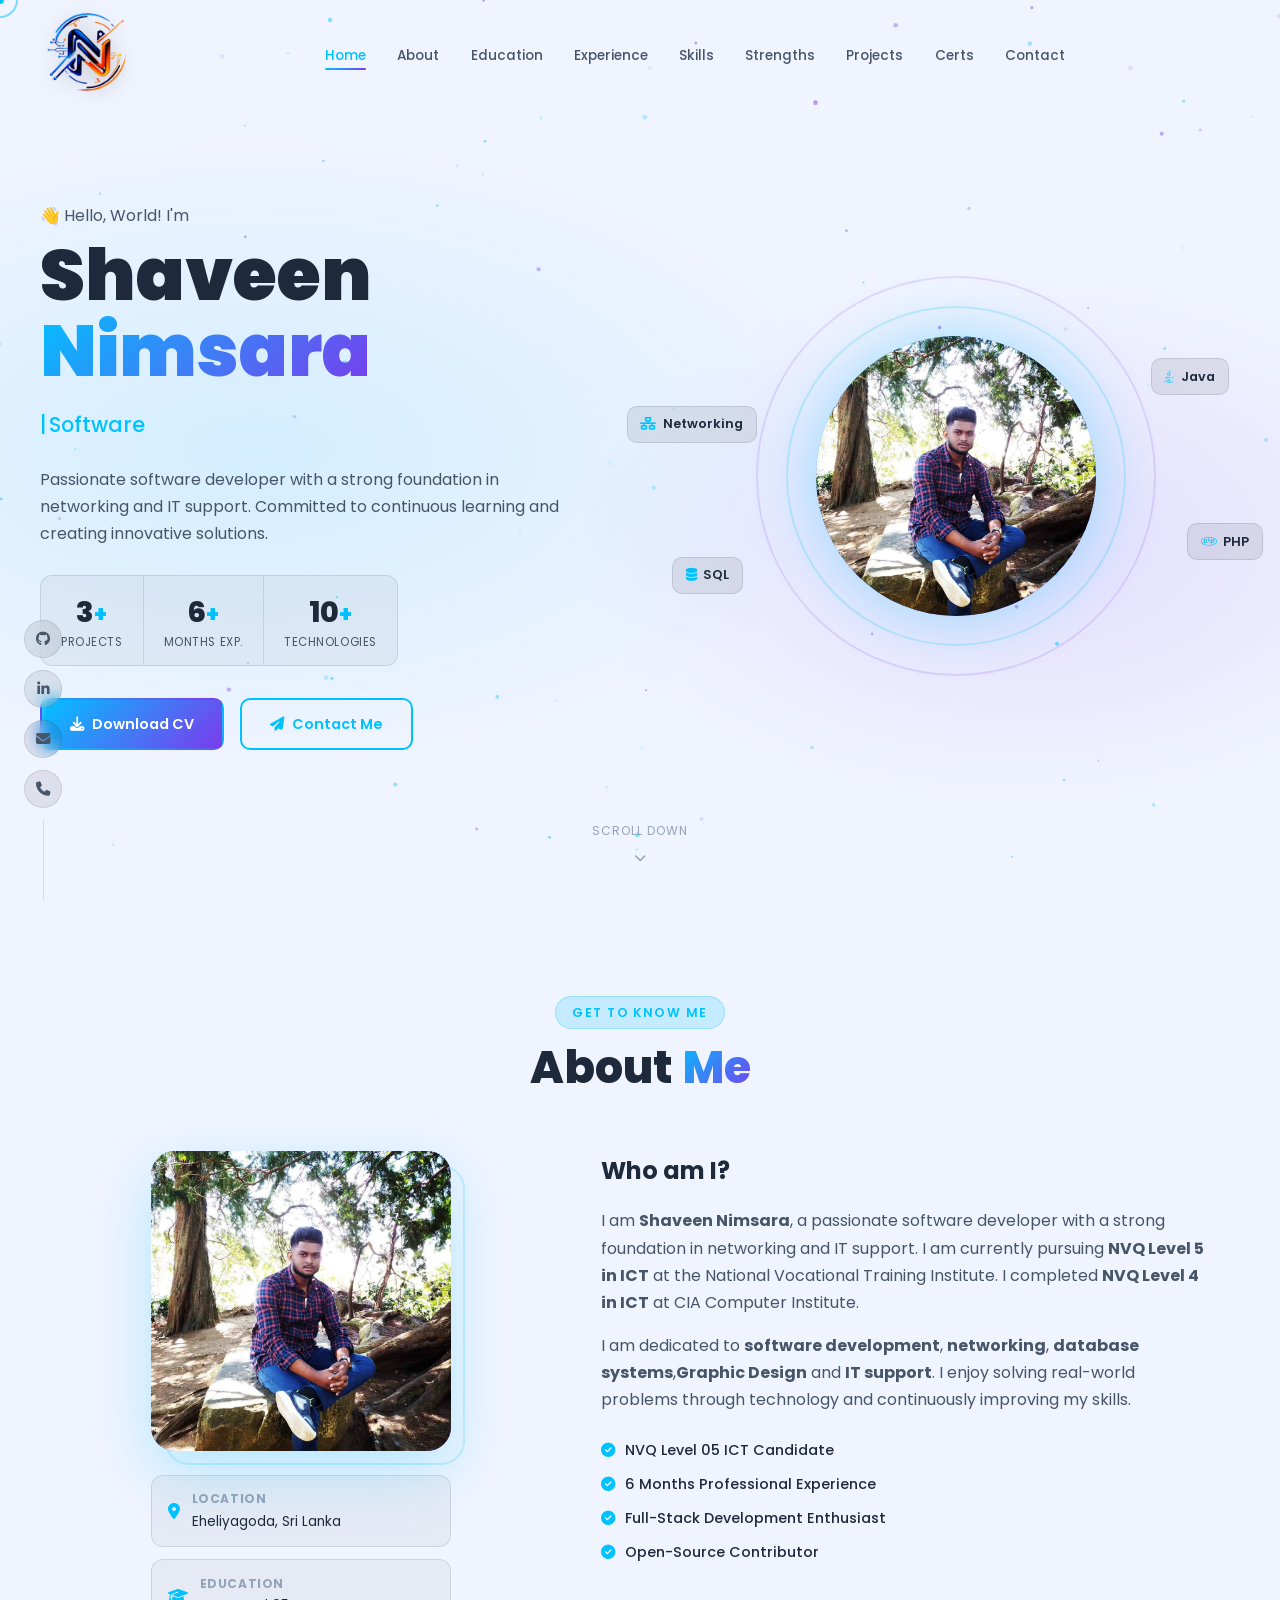
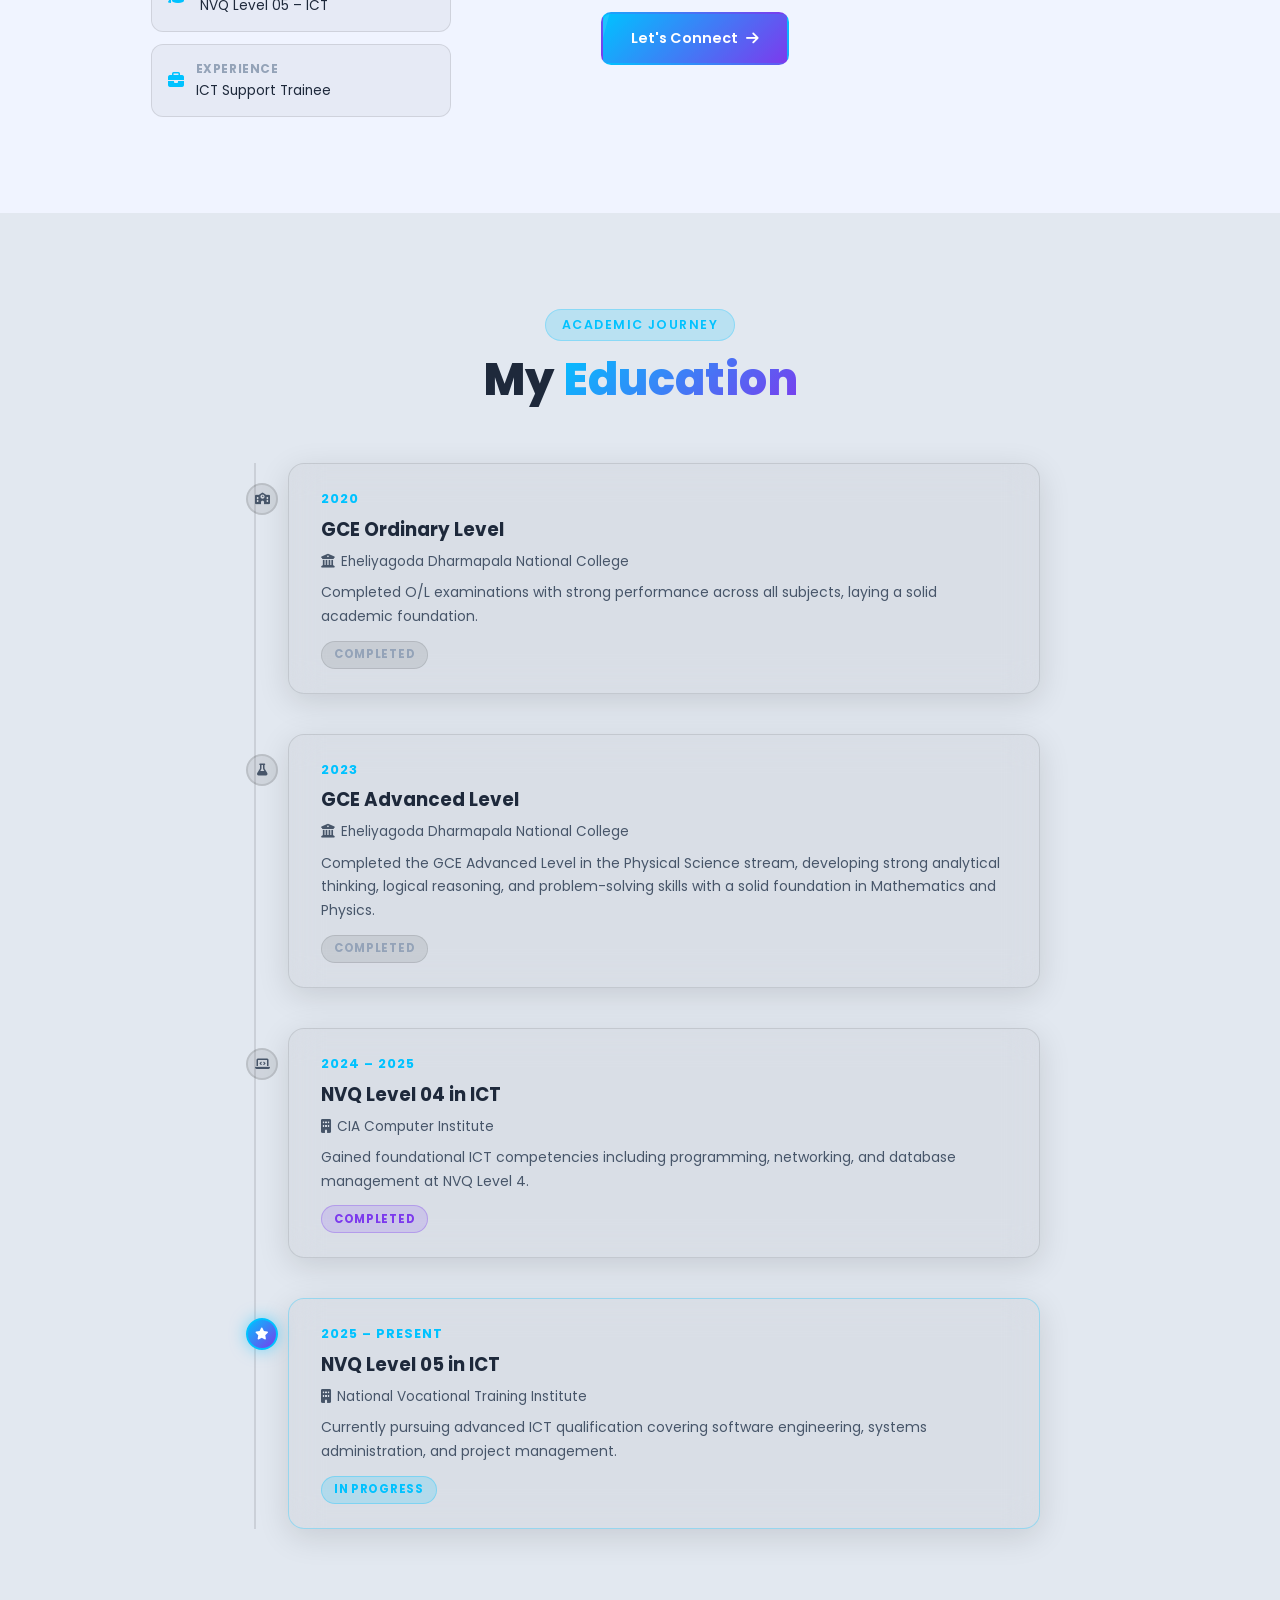
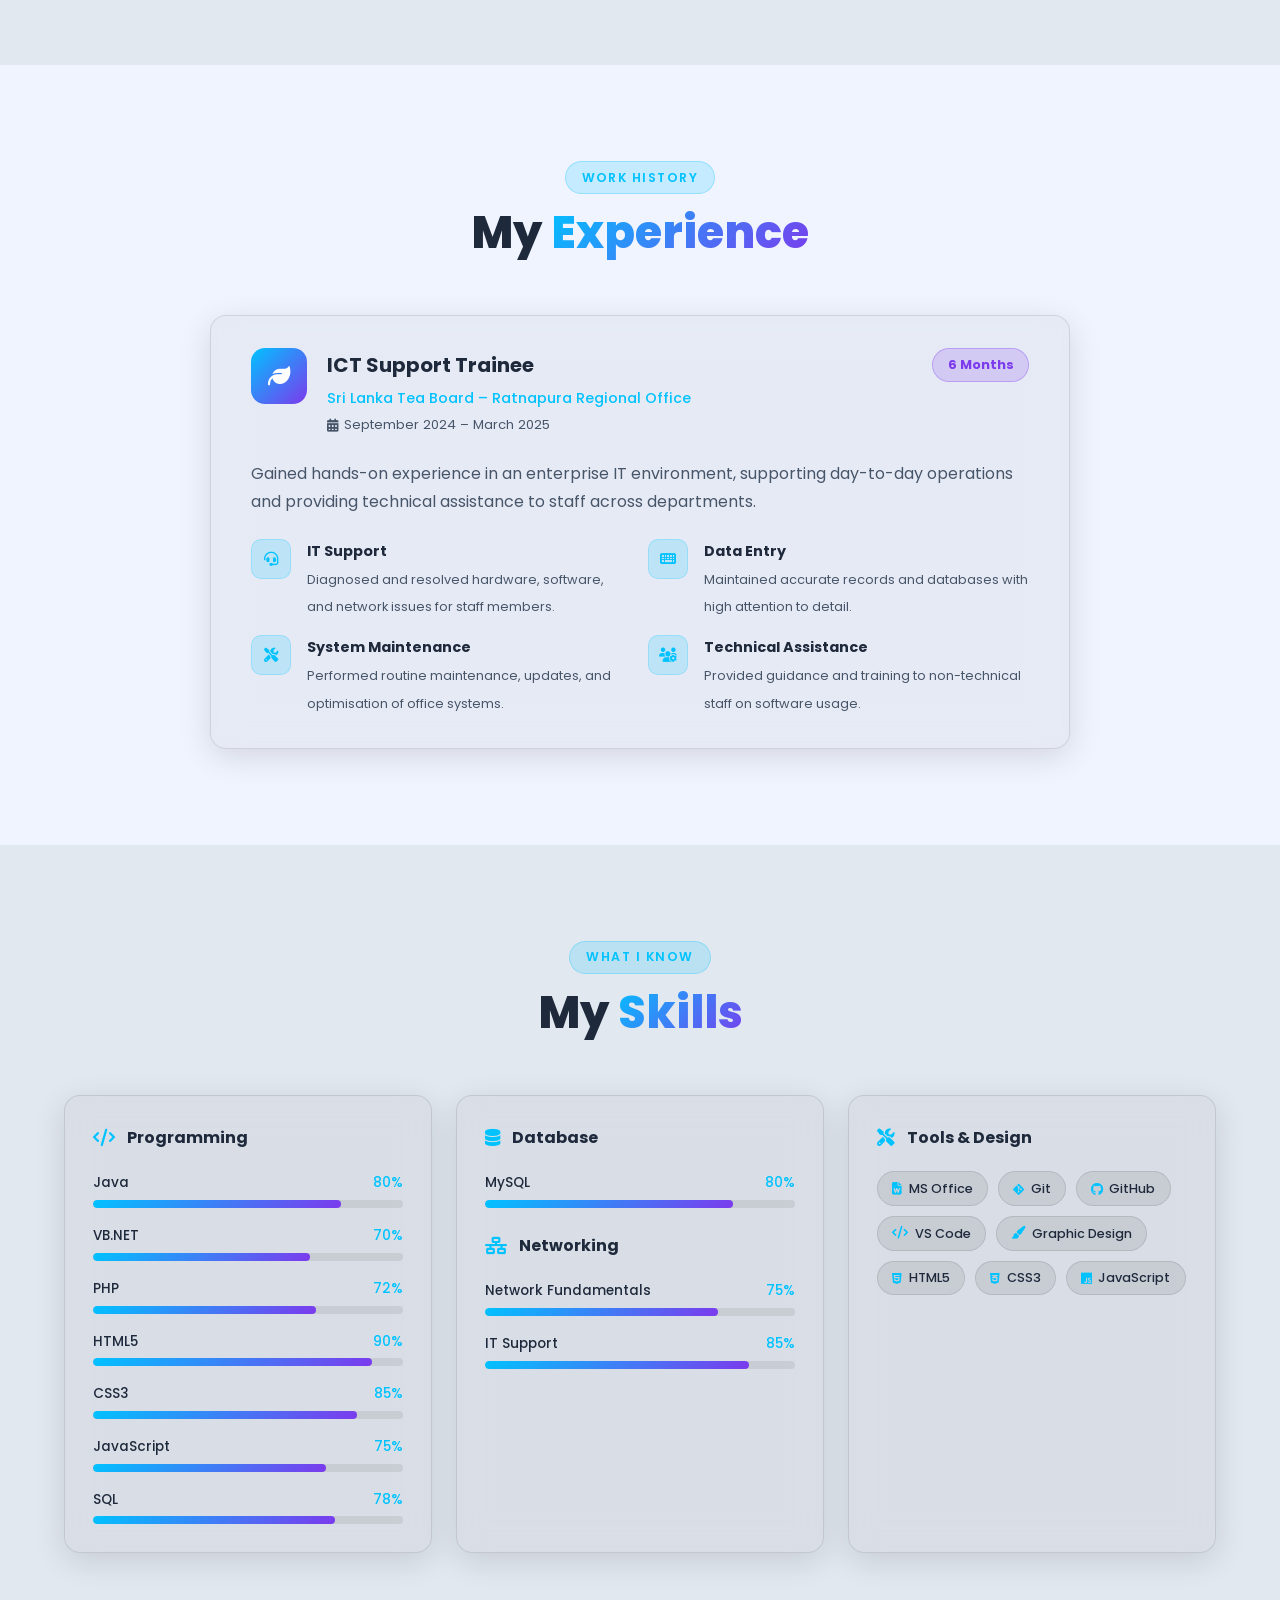
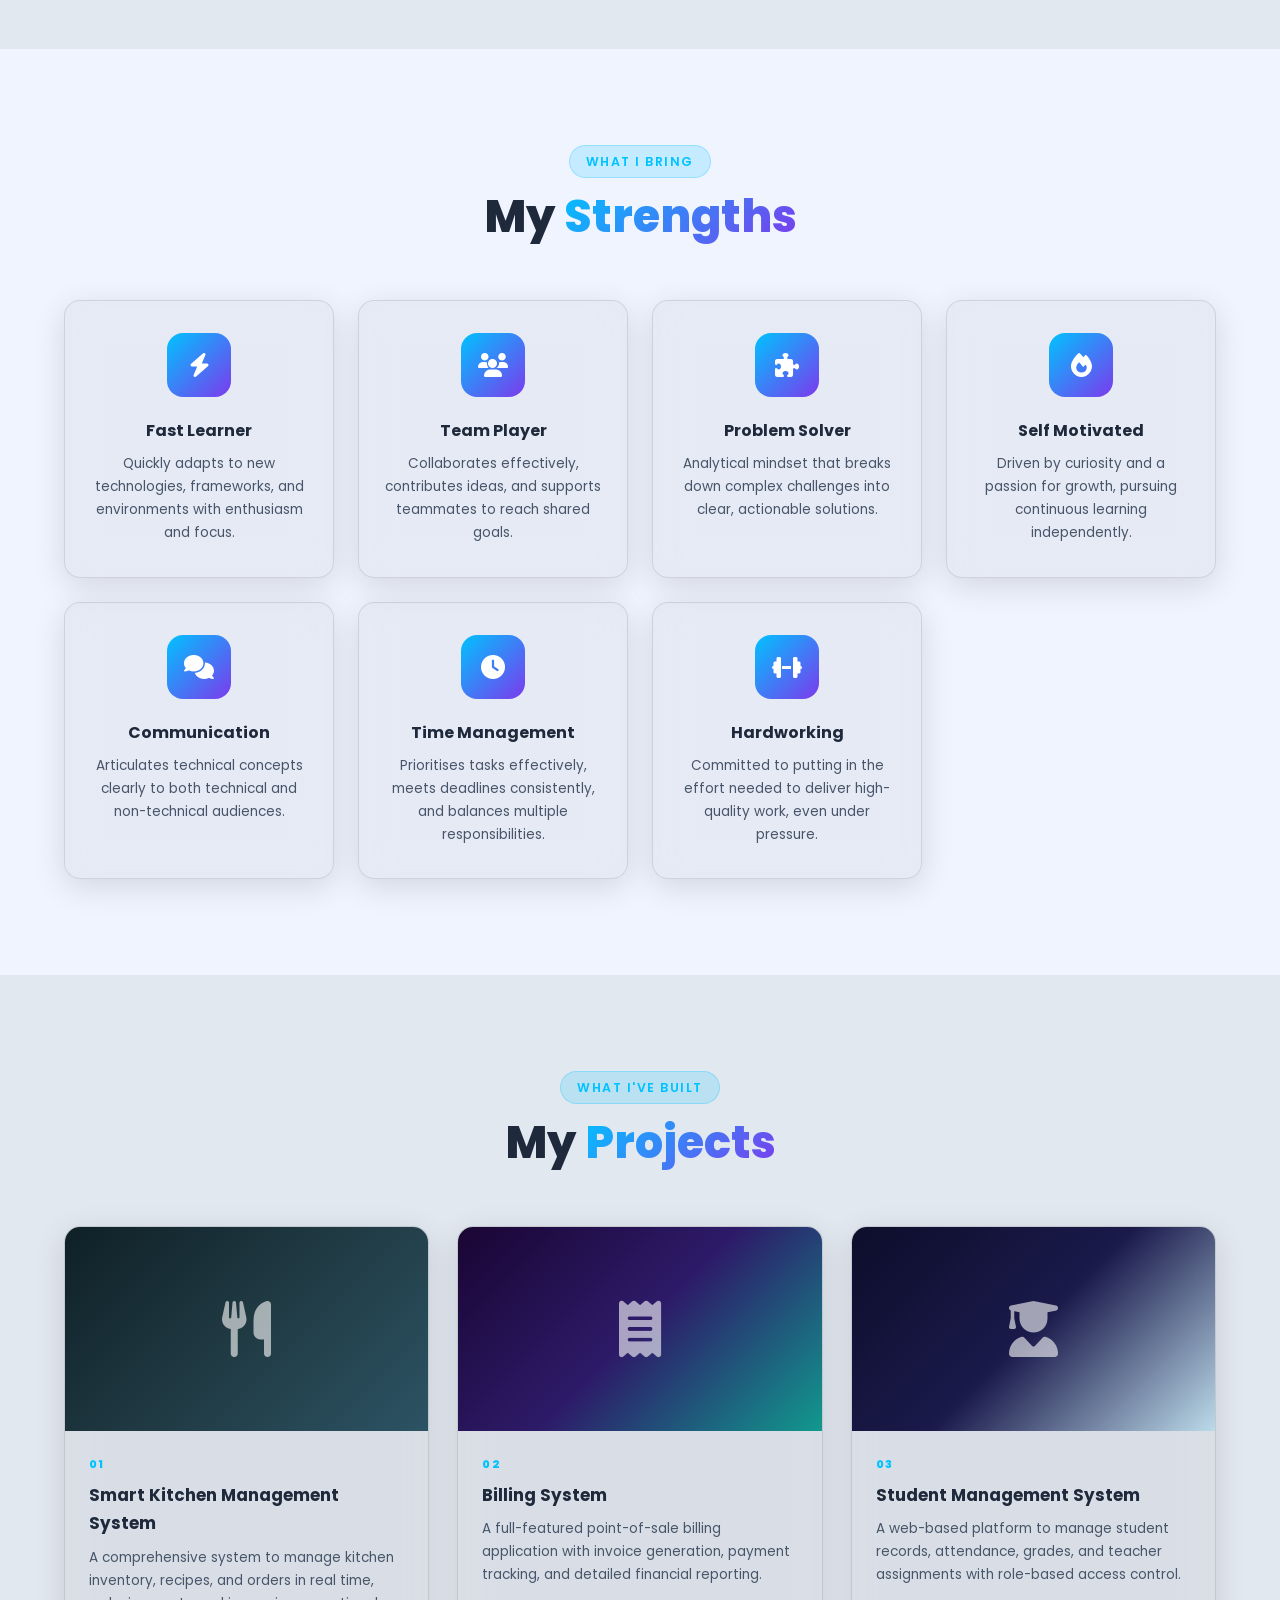
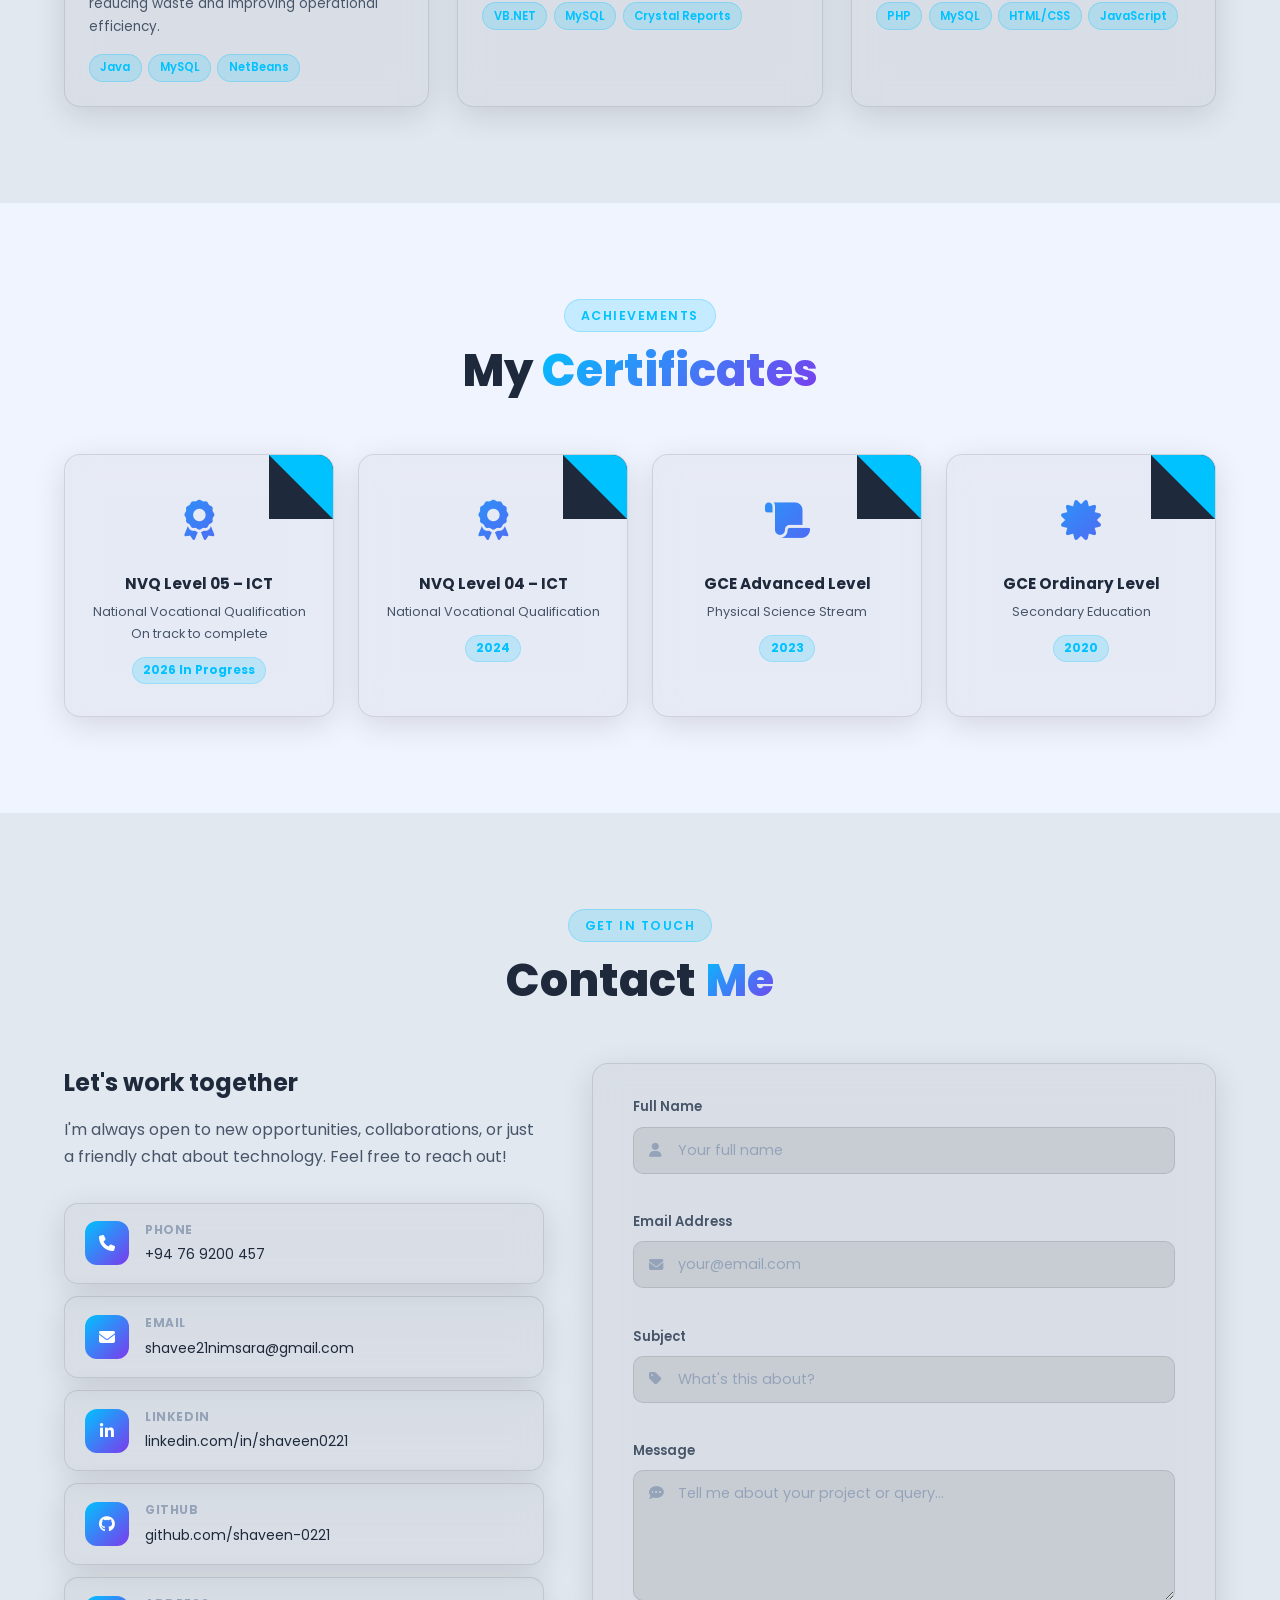
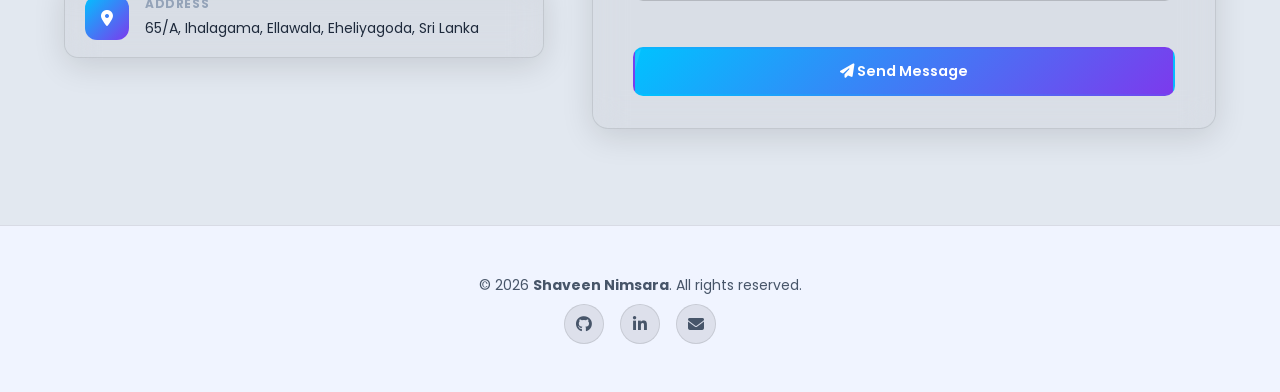
==== index.html @ 3ced4d1a "Update index.html" ====
<!DOCTYPE html>
<html lang="en">
<head>
  <meta charset="UTF-8" />
  <meta name="viewport" content="width=device-width, initial-scale=1.0" />
  <meta name="description" content="Shaveen Nimsara – ICT Student, Software Developer & Networking Enthusiast. Portfolio showcasing projects, skills and experience." />
  <meta name="keywords" content="Shaveen Nimsara, ICT student, software developer, networking, portfolio, Sri Lanka" />
  <meta name="author" content="Shaveen Nimsara" />
  <meta property="og:title" content="Shaveen Nimsara | Portfolio" />
  <meta property="og:description" content="Software Developer | Networking Enthusiast | Graphic Designer" />
  <meta property="og:type" content="website" />
  <title>Shaveen Nimsara | Portfolio</title>

  <!-- Fonts -->
  <link rel="preconnect" href="https://fonts.googleapis.com" />
  <link rel="preconnect" href="https://fonts.gstatic.com" crossorigin />
  <link href="https://fonts.googleapis.com/css2?family=Poppins:wght@300;400;500;600;700;800;900&display=swap" rel="stylesheet" />
  <!-- Icons -->
  <link rel="stylesheet" href="https://cdnjs.cloudflare.com/ajax/libs/font-awesome/6.5.0/css/all.min.css" />
  <!-- Stylesheet -->
  <link rel="stylesheet" href="style.css" />
</head>
<body>

  <!-- ═══════════════════════════════════════════
       LOADING SCREEN
  ═══════════════════════════════════════════ -->
  <div id="loader" role="status" aria-label="Loading">
    <div class="loader-inner">
      <div class="loader-logo">SHAVEEN NIMSARA</div>
      <div class="loader-bar"><div class="loader-fill"></div></div>
      <p class="loader-text">Initializing Portfolio…</p>
    </div>
  </div>

  <!-- ═══════════════════════════════════════════
       CUSTOM CURSOR
  ═══════════════════════════════════════════ -->
  <div class="cursor-dot" id="cursorDot" aria-hidden="true"></div>
  <div class="cursor-ring" id="cursorRing" aria-hidden="true"></div>

  <!-- ═══════════════════════════════════════════
       FLOATING SOCIAL ICONS
  ═══════════════════════════════════════════ -->
  <div class="social-float" aria-label="Social links">
    <a href="https://github.com/shaveen-0221" target="_blank" rel="noopener noreferrer" aria-label="GitHub"><i class="fab fa-github"></i></a>
    <a href="https://www.linkedin.com/in/shaveen0221" target="_blank" rel="noopener noreferrer" aria-label="LinkedIn"><i class="fab fa-linkedin-in"></i></a>
    <a href="mailto:shavee21nimsara@gmail.com" aria-label="Email"><i class="fas fa-envelope"></i></a>
    <a href="tel:+94769200457" aria-label="Phone"><i class="fas fa-phone"></i></a>
    <div class="social-line" aria-hidden="true"></div>
  </div>

  <!-- ═══════════════════════════════════════════
       NAVIGATION
  ═══════════════════════════════════════════ -->
  <nav class="navbar" id="navbar" role="navigation" aria-label="Main navigation">
    <div class="nav-container">
      <a href="#home" class="nav-logo" aria-label="Home">
        <img src="logo.png" alt="Shaveen Nimsara logo" class="brand-logo" />
      </a>

      <ul class="nav-links" id="navLinks" role="list">
        <li><a href="#home"        class="nav-link active">Home</a></li>
        <li><a href="#about"       class="nav-link">About</a></li>
        <li><a href="#education"   class="nav-link">Education</a></li>
        <li><a href="#experience"  class="nav-link">Experience</a></li>
        <li><a href="#skills"      class="nav-link">Skills</a></li>
        <li><a href="#strengths"   class="nav-link">Strengths</a></li>
        <li><a href="#projects"    class="nav-link">Projects</a></li>
        <li><a href="#certificates" class="nav-link">Certs</a></li>
        <li><a href="#contact"     class="nav-link">Contact</a></li>
      </ul>

      <div class="nav-controls">
        <button class="hamburger" id="hamburger" aria-label="Toggle mobile menu" aria-expanded="false">
          <span></span><span></span><span></span>
        </button>
      </div>
    </div>
  </nav>

  <!-- ═══════════════════════════════════════════
       HERO SECTION
  ═══════════════════════════════════════════ -->
  <section id="home" class="hero" aria-label="Hero">
    <canvas id="particleCanvas" aria-hidden="true"></canvas>

    <div class="hero-content reveal">
      <div class="hero-text">
        <p class="hero-greeting">👋 Hello, World! I'm</p>
        <h1 class="hero-name">Shaveen<br /><span class="gradient-text">Nimsara</span></h1>
        <div class="hero-title">
          <span class="typing-cursor">|</span>
          <span id="typingText" aria-live="polite"></span>
        </div>
        <p class="hero-intro">
          Passionate software developer with a strong foundation in networking and IT support.
          Committed to continuous learning and creating innovative solutions.
        </p>
        <div class="hero-stats">
          <div class="stat-item">
            <span class="stat-num" data-target="3">0</span><span class="stat-plus">+</span>
            <span class="stat-label">Projects</span>
          </div>
          <div class="stat-divider" aria-hidden="true"></div>
          <div class="stat-item">
            <span class="stat-num" data-target="6">0</span><span class="stat-plus">+</span>
            <span class="stat-label">Months Exp.</span>
          </div>
          <div class="stat-divider" aria-hidden="true"></div>
          <div class="stat-item">
            <span class="stat-num" data-target="10">0</span><span class="stat-plus">+</span>
            <span class="stat-label">Technologies</span>
          </div>
        </div>
        <div class="hero-buttons">
          <a href="shaveen nimsara.pdf" class="btn btn-primary" download="shaveen-nimsara-cv.pdf" aria-label="Download CV">
            <i class="fas fa-download" aria-hidden="true"></i> Download CV
          </a>
          <a href="#contact" class="btn btn-outline">
            <i class="fas fa-paper-plane" aria-hidden="true"></i> Contact Me
          </a>
        </div>
      </div>

      <div class="hero-image-wrap">
        <div class="hero-image-ring" aria-hidden="true"></div>
        <div class="hero-image-ring ring2" aria-hidden="true"></div>
        <div class="hero-avatar" aria-label="Profile photo of Shaveen Nimsara">
          <img src="profile-image.jpg" alt="Shaveen Nimsara profile photo" class="profile-image hero-profile-image" />
        </div>
        <div class="hero-badge badge-java"  aria-hidden="true"><i class="fab fa-java"></i> Java</div>
        <div class="hero-badge badge-php"   aria-hidden="true"><i class="fab fa-php"></i> PHP</div>
        <div class="hero-badge badge-net"   aria-hidden="true"><i class="fas fa-network-wired"></i> Networking</div>
        <div class="hero-badge badge-sql"   aria-hidden="true"><i class="fas fa-database"></i> SQL</div>
      </div>
    </div>

    <div class="hero-scroll-hint" aria-hidden="true">
      <span>Scroll Down</span>
      <div class="scroll-arrow"><i class="fas fa-chevron-down"></i></div>
    </div>
  </section>

  <!-- ═══════════════════════════════════════════
       ABOUT SECTION
  ═══════════════════════════════════════════ -->
  <section id="about" class="section" aria-labelledby="about-heading">
    <div class="container">
      <div class="section-header reveal">
        <span class="section-tag">Get To Know Me</span>
        <h2 id="about-heading" class="section-title">About <span class="gradient-text">Me</span></h2>
      </div>

      <div class="about-grid">
        <div class="about-image-col reveal">
          <div class="about-img-frame">
            <div class="about-avatar">
              <img src="profile-image.jpg" alt="Shaveen Nimsara profile photo" class="profile-image about-profile-image" />
            </div>
            <div class="about-img-deco" aria-hidden="true"></div>
          </div>
          <div class="about-info-cards">
            <div class="info-card reveal">
              <i class="fas fa-map-marker-alt" aria-hidden="true"></i>
              <div>
                <strong>Location</strong>
                <span>Eheliyagoda, Sri Lanka</span>
              </div>
            </div>
            <div class="info-card reveal">
              <i class="fas fa-graduation-cap" aria-hidden="true"></i>
              <div>
                <strong>Education</strong>
                <span>NVQ Level 05 – ICT</span>
              </div>
            </div>
            <div class="info-card reveal">
              <i class="fas fa-briefcase" aria-hidden="true"></i>
              <div>
                <strong>Experience</strong>
                <span>ICT Support Trainee</span>
              </div>
            </div>
          </div>
        </div>

        <div class="about-text-col reveal">
          <h3 class="about-subtitle">Who am I?</h3>
          <p class="about-body">
            I am <strong>Shaveen Nimsara</strong>, a passionate software developer with a strong foundation in networking and IT support. I am currently pursuing
            <strong>NVQ Level 5 in ICT</strong> at the National Vocational Training Institute. I completed
            <strong>NVQ Level 4 in ICT</strong> at CIA Computer Institute.
          </p>
          <p class="about-body">
            I am dedicated to <strong>software development</strong>, <strong>networking</strong>,
            <strong>database systems</strong>,<strong>Graphic Design</strong> and <strong>IT support</strong>. I enjoy solving real-world
            problems through technology and continuously improving my skills.
          </p>
          <ul class="about-highlights" aria-label="Key highlights">
            <li><i class="fas fa-check-circle" aria-hidden="true"></i> NVQ Level 05 ICT Candidate</li>
            <li><i class="fas fa-check-circle" aria-hidden="true"></i> 6 Months Professional Experience</li>
            <li><i class="fas fa-check-circle" aria-hidden="true"></i> Full-Stack Development Enthusiast</li>
            <li><i class="fas fa-check-circle" aria-hidden="true"></i> Open-Source Contributor</li>
          </ul>
          <a href="#contact" class="btn btn-primary mt-2">Let's Connect <i class="fas fa-arrow-right" aria-hidden="true"></i></a>
        </div>
      </div>
    </div>
  </section>

  <!-- ═══════════════════════════════════════════
       EDUCATION SECTION
  ═══════════════════════════════════════════ -->
  <section id="education" class="section section-alt" aria-labelledby="education-heading">
    <div class="container">
      <div class="section-header reveal">
        <span class="section-tag">Academic Journey</span>
        <h2 id="education-heading" class="section-title">My <span class="gradient-text">Education</span></h2>
      </div>

      <div class="timeline" role="list">

        <div class="timeline-item reveal" role="listitem">
          <div class="timeline-dot" aria-hidden="true"><i class="fas fa-school"></i></div>
          <div class="timeline-card glass-card">
            <div class="timeline-year">2020</div>
            <h3 class="timeline-title">GCE Ordinary Level</h3>
            <p class="timeline-institution"><i class="fas fa-university" aria-hidden="true"></i> Eheliyagoda Dharmapala National College</p>
            <p class="timeline-desc">Completed O/L examinations with strong performance across all subjects, laying a solid academic foundation.</p>
            <div class="timeline-badge">Completed</div>
          </div>
        </div>

        <div class="timeline-item reveal" role="listitem">
          <div class="timeline-dot" aria-hidden="true"><i class="fas fa-flask"></i></div>
          <div class="timeline-card glass-card">
            <div class="timeline-year">2023</div>
            <h3 class="timeline-title">GCE Advanced Level</h3>
            <p class="timeline-institution"><i class="fas fa-university" aria-hidden="true"></i> Eheliyagoda Dharmapala National College</p>
            <p class="timeline-desc">Completed the GCE Advanced Level in the Physical Science stream, developing strong analytical thinking, logical reasoning, and problem-solving skills with a solid foundation in Mathematics and Physics.</p>
            <div class="timeline-badge">Completed</div>
          </div>
        </div>

        <div class="timeline-item reveal" role="listitem">
          <div class="timeline-dot" aria-hidden="true"><i class="fas fa-laptop-code"></i></div>
          <div class="timeline-card glass-card">
            <div class="timeline-year">2024 – 2025</div>
            <h3 class="timeline-title">NVQ Level 04 in ICT</h3>
            <p class="timeline-institution"><i class="fas fa-building" aria-hidden="true"></i> CIA Computer Institute</p>
            <p class="timeline-desc">Gained foundational ICT competencies including programming, networking, and database management at NVQ Level 4.</p>
            <div class="timeline-badge completed">Completed</div>
          </div>
        </div>

        <div class="timeline-item reveal" role="listitem">
          <div class="timeline-dot active" aria-hidden="true"><i class="fas fa-star"></i></div>
          <div class="timeline-card glass-card active-card">
            <div class="timeline-year">2025 – Present</div>
            <h3 class="timeline-title">NVQ Level 05 in ICT</h3>
            <p class="timeline-institution"><i class="fas fa-building" aria-hidden="true"></i> National Vocational Training Institute</p>
            <p class="timeline-desc">Currently pursuing advanced ICT qualification covering software engineering, systems administration, and project management.</p>
            <div class="timeline-badge active">In Progress</div>
          </div>
        </div>

      </div>
    </div>
  </section>

  <!-- ═══════════════════════════════════════════
       EXPERIENCE SECTION
  ═══════════════════════════════════════════ -->
  <section id="experience" class="section" aria-labelledby="experience-heading">
    <div class="container">
      <div class="section-header reveal">
        <span class="section-tag">Work History</span>
        <h2 id="experience-heading" class="section-title">My <span class="gradient-text">Experience</span></h2>
      </div>

      <div class="exp-card glass-card reveal">
        <div class="exp-header">
          <div class="exp-logo" aria-hidden="true">
            <i class="fas fa-leaf"></i>
          </div>
          <div class="exp-info">
            <h3 class="exp-title">ICT Support Trainee</h3>
            <p class="exp-company">Sri Lanka Tea Board – Ratnapura Regional Office</p>
            <p class="exp-duration"><i class="fas fa-calendar-alt" aria-hidden="true"></i> September 2024 – March 2025</p>
          </div>
          <div class="exp-duration-badge">6 Months</div>
        </div>
        <div class="exp-body">
          <p class="exp-desc">Gained hands-on experience in an enterprise IT environment, supporting day-to-day operations and providing technical assistance to staff across departments.</p>
          <ul class="exp-responsibilities" aria-label="Responsibilities">
            <li>
              <div class="resp-icon" aria-hidden="true"><i class="fas fa-headset"></i></div>
              <div>
                <strong>IT Support</strong>
                <span>Diagnosed and resolved hardware, software, and network issues for staff members.</span>
              </div>
            </li>
            <li>
              <div class="resp-icon" aria-hidden="true"><i class="fas fa-keyboard"></i></div>
              <div>
                <strong>Data Entry</strong>
                <span>Maintained accurate records and databases with high attention to detail.</span>
              </div>
            </li>
            <li>
              <div class="resp-icon" aria-hidden="true"><i class="fas fa-tools"></i></div>
              <div>
                <strong>System Maintenance</strong>
                <span>Performed routine maintenance, updates, and optimisation of office systems.</span>
              </div>
            </li>
            <li>
              <div class="resp-icon" aria-hidden="true"><i class="fas fa-users-cog"></i></div>
              <div>
                <strong>Technical Assistance</strong>
                <span>Provided guidance and training to non-technical staff on software usage.</span>
              </div>
            </li>
          </ul>
        </div>
      </div>

    </div>
  </section>

  <!-- ═══════════════════════════════════════════
       SKILLS SECTION
  ═══════════════════════════════════════════ -->
  <section id="skills" class="section section-alt" aria-labelledby="skills-heading">
    <div class="container">
      <div class="section-header reveal">
        <span class="section-tag">What I Know</span>
        <h2 id="skills-heading" class="section-title">My <span class="gradient-text">Skills</span></h2>
      </div>

      <div class="skills-grid">

        <!-- Programming -->
        <div class="skills-category glass-card reveal">
          <div class="category-header">
            <i class="fas fa-code" aria-hidden="true"></i>
            <h3>Programming</h3>
          </div>
          <div class="skill-bars" aria-label="Programming skills">
            <div class="skill-bar-item">
              <div class="skill-label"><span>Java</span><span class="skill-pct">80%</span></div>
              <div class="skill-track" role="progressbar" aria-valuenow="80" aria-valuemin="0" aria-valuemax="100" aria-label="Java 80%">
                <div class="skill-fill" data-width="80"></div>
              </div>
            </div>
            <div class="skill-bar-item">
              <div class="skill-label"><span>VB.NET</span><span class="skill-pct">70%</span></div>
              <div class="skill-track" role="progressbar" aria-valuenow="70" aria-valuemin="0" aria-valuemax="100" aria-label="VB.NET 70%">
                <div class="skill-fill" data-width="70"></div>
              </div>
            </div>
            <div class="skill-bar-item">
              <div class="skill-label"><span>PHP</span><span class="skill-pct">72%</span></div>
              <div class="skill-track" role="progressbar" aria-valuenow="72" aria-valuemin="0" aria-valuemax="100" aria-label="PHP 72%">
                <div class="skill-fill" data-width="72"></div>
              </div>
            </div>
            <div class="skill-bar-item">
              <div class="skill-label"><span>HTML5</span><span class="skill-pct">90%</span></div>
              <div class="skill-track" role="progressbar" aria-valuenow="90" aria-valuemin="0" aria-valuemax="100" aria-label="HTML5 90%">
                <div class="skill-fill" data-width="90"></div>
              </div>
            </div>
            <div class="skill-bar-item">
              <div class="skill-label"><span>CSS3</span><span class="skill-pct">85%</span></div>
              <div class="skill-track" role="progressbar" aria-valuenow="85" aria-valuemin="0" aria-valuemax="100" aria-label="CSS3 85%">
                <div class="skill-fill" data-width="85"></div>
              </div>
            </div>
            <div class="skill-bar-item">
              <div class="skill-label"><span>JavaScript</span><span class="skill-pct">75%</span></div>
              <div class="skill-track" role="progressbar" aria-valuenow="75" aria-valuemin="0" aria-valuemax="100" aria-label="JavaScript 75%">
                <div class="skill-fill" data-width="75"></div>
              </div>
            </div>
            <div class="skill-bar-item">
              <div class="skill-label"><span>SQL</span><span class="skill-pct">78%</span></div>
              <div class="skill-track" role="progressbar" aria-valuenow="78" aria-valuemin="0" aria-valuemax="100" aria-label="SQL 78%">
                <div class="skill-fill" data-width="78"></div>
              </div>
            </div>
          </div>
        </div>

        <!-- Database -->
        <div class="skills-category glass-card reveal">
          <div class="category-header">
            <i class="fas fa-database" aria-hidden="true"></i>
            <h3>Database</h3>
          </div>
          <div class="skill-bars">
            <div class="skill-bar-item">
              <div class="skill-label"><span>MySQL</span><span class="skill-pct">80%</span></div>
              <div class="skill-track" role="progressbar" aria-valuenow="80" aria-valuemin="0" aria-valuemax="100" aria-label="MySQL 80%">
                <div class="skill-fill" data-width="80"></div>
              </div>
            </div>
          </div>
          <div class="category-header mt-3">
            <i class="fas fa-network-wired" aria-hidden="true"></i>
            <h3>Networking</h3>
          </div>
          <div class="skill-bars">
            <div class="skill-bar-item">
              <div class="skill-label"><span>Network Fundamentals</span><span class="skill-pct">75%</span></div>
              <div class="skill-track" role="progressbar" aria-valuenow="75" aria-valuemin="0" aria-valuemax="100" aria-label="Network Fundamentals 75%">
                <div class="skill-fill" data-width="75"></div>
              </div>
            </div>
            <div class="skill-bar-item">
              <div class="skill-label"><span>IT Support</span><span class="skill-pct">85%</span></div>
              <div class="skill-track" role="progressbar" aria-valuenow="85" aria-valuemin="0" aria-valuemax="100" aria-label="IT Support 85%">
                <div class="skill-fill" data-width="85"></div>
              </div>
            </div>
          </div>
        </div>

        <!-- Tools -->
        <div class="skills-category glass-card reveal">
          <div class="category-header">
            <i class="fas fa-tools" aria-hidden="true"></i>
            <h3>Tools & Design</h3>
          </div>
          <div class="tools-grid" aria-label="Tools">
            <div class="tool-pill"><i class="fas fa-file-word" aria-hidden="true"></i> MS Office</div>
            <div class="tool-pill"><i class="fab fa-git-alt" aria-hidden="true"></i> Git</div>
            <div class="tool-pill"><i class="fab fa-github" aria-hidden="true"></i> GitHub</div>
            <div class="tool-pill"><i class="fas fa-code" aria-hidden="true"></i> VS Code</div>
            <div class="tool-pill"><i class="fas fa-paint-brush" aria-hidden="true"></i> Graphic Design</div>
            <div class="tool-pill"><i class="fab fa-html5" aria-hidden="true"></i> HTML5</div>
            <div class="tool-pill"><i class="fab fa-css3-alt" aria-hidden="true"></i> CSS3</div>
            <div class="tool-pill"><i class="fab fa-js" aria-hidden="true"></i> JavaScript</div>
          </div>
        </div>

      </div>
    </div>
  </section>

  <!-- ═══════════════════════════════════════════
       STRENGTHS SECTION
  ═══════════════════════════════════════════ -->
  <section id="strengths" class="section" aria-labelledby="strengths-heading">
    <div class="container">
      <div class="section-header reveal">
        <span class="section-tag">What I Bring</span>
        <h2 id="strengths-heading" class="section-title">My <span class="gradient-text">Strengths</span></h2>
      </div>

      <div class="strengths-grid">

        <div class="strength-card glass-card reveal">
          <div class="strength-icon"><i class="fas fa-bolt" aria-hidden="true"></i></div>
          <h3>Fast Learner</h3>
          <p>Quickly adapts to new technologies, frameworks, and environments with enthusiasm and focus.</p>
        </div>

        <div class="strength-card glass-card reveal">
          <div class="strength-icon"><i class="fas fa-users" aria-hidden="true"></i></div>
          <h3>Team Player</h3>
          <p>Collaborates effectively, contributes ideas, and supports teammates to reach shared goals.</p>
        </div>

        <div class="strength-card glass-card reveal">
          <div class="strength-icon"><i class="fas fa-puzzle-piece" aria-hidden="true"></i></div>
          <h3>Problem Solver</h3>
          <p>Analytical mindset that breaks down complex challenges into clear, actionable solutions.</p>
        </div>

        <div class="strength-card glass-card reveal">
          <div class="strength-icon"><i class="fas fa-fire" aria-hidden="true"></i></div>
          <h3>Self Motivated</h3>
          <p>Driven by curiosity and a passion for growth, pursuing continuous learning independently.</p>
        </div>

        <div class="strength-card glass-card reveal">
          <div class="strength-icon"><i class="fas fa-comments" aria-hidden="true"></i></div>
          <h3>Communication</h3>
          <p>Articulates technical concepts clearly to both technical and non-technical audiences.</p>
        </div>

        <div class="strength-card glass-card reveal">
          <div class="strength-icon"><i class="fas fa-clock" aria-hidden="true"></i></div>
          <h3>Time Management</h3>
          <p>Prioritises tasks effectively, meets deadlines consistently, and balances multiple responsibilities.</p>
        </div>

        <div class="strength-card glass-card reveal">
          <div class="strength-icon"><i class="fas fa-dumbbell" aria-hidden="true"></i></div>
          <h3>Hardworking</h3>
          <p>Committed to putting in the effort needed to deliver high-quality work, even under pressure.</p>
        </div>

      </div>
    </div>
  </section>

  <!-- ═══════════════════════════════════════════
       PROJECTS SECTION
  ═══════════════════════════════════════════ -->
  <section id="projects" class="section section-alt" aria-labelledby="projects-heading">
    <div class="container">
      <div class="section-header reveal">
        <span class="section-tag">What I've Built</span>
        <h2 id="projects-heading" class="section-title">My <span class="gradient-text">Projects</span></h2>
      </div>

      <div class="projects-grid">

        <!-- Project 1 -->
        <article class="project-card glass-card reveal" aria-label="Smart Kitchen Management System">
          <div class="project-img" aria-hidden="true">
            <div class="project-img-placeholder p1">
              <i class="fas fa-utensils"></i>
            </div>
            <div class="project-overlay">
              <a href="#" class="btn btn-sm btn-primary" aria-label="Live Demo – Smart Kitchen Management System">
                <i class="fas fa-external-link-alt" aria-hidden="true"></i> Live Demo
              </a>
              <a href="https://github.com/shaveen-0221" target="_blank" rel="noopener noreferrer" class="btn btn-sm btn-outline" aria-label="GitHub – Smart Kitchen Management System">
                <i class="fab fa-github" aria-hidden="true"></i> GitHub
              </a>
            </div>
          </div>
          <div class="project-body">
            <div class="project-number" aria-hidden="true">01</div>
            <h3 class="project-title">Smart Kitchen Management System</h3>
            <p class="project-desc">A comprehensive system to manage kitchen inventory, recipes, and orders in real time, reducing waste and improving operational efficiency.</p>
            <div class="project-tags" aria-label="Technologies used">
              <span class="tag">Java</span>
              <span class="tag">MySQL</span>
              <span class="tag">NetBeans</span>
            </div>
          </div>
        </article>

        <!-- Project 2 -->
        <article class="project-card glass-card reveal" aria-label="Billing System">
          <div class="project-img" aria-hidden="true">
            <div class="project-img-placeholder p2">
              <i class="fas fa-receipt"></i>
            </div>
            <div class="project-overlay">
              <a href="#" class="btn btn-sm btn-primary" aria-label="Live Demo – Billing System">
                <i class="fas fa-external-link-alt" aria-hidden="true"></i> Live Demo
              </a>
              <a href="https://github.com/shaveen-0221" target="_blank" rel="noopener noreferrer" class="btn btn-sm btn-outline" aria-label="GitHub – Billing System">
                <i class="fab fa-github" aria-hidden="true"></i> GitHub
              </a>
            </div>
          </div>
          <div class="project-body">
            <div class="project-number" aria-hidden="true">02</div>
            <h3 class="project-title">Billing System</h3>
            <p class="project-desc">A full-featured point-of-sale billing application with invoice generation, payment tracking, and detailed financial reporting.</p>
            <div class="project-tags" aria-label="Technologies used">
              <span class="tag">VB.NET</span>
              <span class="tag">MySQL</span>
              <span class="tag">Crystal Reports</span>
            </div>
          </div>
        </article>

        <!-- Project 3 -->
        <article class="project-card glass-card reveal" aria-label="Student Management System">
          <div class="project-img" aria-hidden="true">
            <div class="project-img-placeholder p3">
              <i class="fas fa-user-graduate"></i>
            </div>
            <div class="project-overlay">
              <a href="#" class="btn btn-sm btn-primary" aria-label="Live Demo – Student Management System">
                <i class="fas fa-external-link-alt" aria-hidden="true"></i> Live Demo
              </a>
              <a href="https://github.com/shaveen-0221" target="_blank" rel="noopener noreferrer" class="btn btn-sm btn-outline" aria-label="GitHub – Student Management System">
                <i class="fab fa-github" aria-hidden="true"></i> GitHub
              </a>
            </div>
          </div>
          <div class="project-body">
            <div class="project-number" aria-hidden="true">03</div>
            <h3 class="project-title">Student Management System</h3>
            <p class="project-desc">A web-based platform to manage student records, attendance, grades, and teacher assignments with role-based access control.</p>
            <div class="project-tags" aria-label="Technologies used">
              <span class="tag">PHP</span>
              <span class="tag">MySQL</span>
              <span class="tag">HTML/CSS</span>
              <span class="tag">JavaScript</span>
            </div>
          </div>
        </article>

      </div>
    </div>
  </section>

  <!-- ═══════════════════════════════════════════
       CERTIFICATES SECTION
  ═══════════════════════════════════════════ -->
  <section id="certificates" class="section" aria-labelledby="certificates-heading">
    <div class="container">
      <div class="section-header reveal">
        <span class="section-tag">Achievements</span>
        <h2 id="certificates-heading" class="section-title">My <span class="gradient-text">Certificates</span></h2>
      </div>

      <div class="certs-grid">
        <div class="cert-card glass-card reveal" tabindex="0" aria-label="NVQ Level 05 ICT Certificate">
          <div class="cert-ribbon" aria-hidden="true"></div>
          <div class="cert-icon" aria-hidden="true"><i class="fas fa-award"></i></div>
          <div class="cert-body">
            <h3>NVQ Level 05 – ICT</h3>
            <p>National Vocational Qualification</p>
            <p>On track to complete</p>
            <span class="cert-year">2026 In Progress</span>
          </div>
          <div class="cert-shine" aria-hidden="true"></div>
        </div>
        <div class="cert-card glass-card reveal" tabindex="0" aria-label="NVQ Level 04 ICT Certificate">
          <div class="cert-ribbon" aria-hidden="true"></div>
          <div class="cert-icon" aria-hidden="true"><i class="fas fa-award"></i></div>
          <div class="cert-body">
            <h3>NVQ Level 04 – ICT</h3>
            <p>National Vocational Qualification</p>
            <span class="cert-year">2024</span>
          </div>
          <div class="cert-shine" aria-hidden="true"></div>
        </div>

        <div class="cert-card glass-card reveal" tabindex="0" aria-label="Advanced Level Certificate 2023">
          <div class="cert-ribbon" aria-hidden="true"></div>
          <div class="cert-icon" aria-hidden="true"><i class="fas fa-scroll"></i></div>
          <div class="cert-body">
            <h3>GCE Advanced Level</h3>
            <p>Physical Science Stream</p>
            <span class="cert-year">2023</span>
          </div>
          <div class="cert-shine" aria-hidden="true"></div>
        </div>

        <div class="cert-card glass-card reveal" tabindex="0" aria-label="Ordinary Level Certificate 2020">
          <div class="cert-ribbon" aria-hidden="true"></div>
          <div class="cert-icon" aria-hidden="true"><i class="fas fa-certificate"></i></div>
          <div class="cert-body">
            <h3>GCE Ordinary Level</h3>
            <p>Secondary Education</p>
            <span class="cert-year">2020</span>
          </div>
          <div class="cert-shine" aria-hidden="true"></div>
        </div>

        

      </div>
    </div>
  </section>

  <!-- ═══════════════════════════════════════════
       CONTACT SECTION
  ═══════════════════════════════════════════ -->
  <section id="contact" class="section section-alt" aria-labelledby="contact-heading">
    <div class="container">
      <div class="section-header reveal">
        <span class="section-tag">Get In Touch</span>
        <h2 id="contact-heading" class="section-title">Contact <span class="gradient-text">Me</span></h2>
      </div>

      <div class="contact-grid">

        <!-- Info -->
        <div class="contact-info reveal">
          <h3 class="contact-subheading">Let's work together</h3>
          <p class="contact-desc">I'm always open to new opportunities, collaborations, or just a friendly chat about technology. Feel free to reach out!</p>

          <div class="contact-items">
            <a href="tel:+94769200457" class="contact-item glass-card" aria-label="Call Shaveen">
              <div class="contact-item-icon"><i class="fas fa-phone" aria-hidden="true"></i></div>
              <div>
                <strong>Phone</strong>
                <span>+94 76 9200 457</span>
              </div>
            </a>
            <a href="mailto:shavee21nimsara@gmail.com" class="contact-item glass-card" aria-label="Email Shaveen">
              <div class="contact-item-icon"><i class="fas fa-envelope" aria-hidden="true"></i></div>
              <div>
                <strong>Email</strong>
                <span>shavee21nimsara@gmail.com</span>
              </div>
            </a>
            <a href="https://www.linkedin.com/in/shaveen0221" target="_blank" rel="noopener noreferrer" class="contact-item glass-card" aria-label="LinkedIn profile">
              <div class="contact-item-icon"><i class="fab fa-linkedin-in" aria-hidden="true"></i></div>
              <div>
                <strong>LinkedIn</strong>
                <span>linkedin.com/in/shaveen0221</span>
              </div>
            </a>
            <a href="https://github.com/shaveen-0221" target="_blank" rel="noopener noreferrer" class="contact-item glass-card" aria-label="GitHub profile">
              <div class="contact-item-icon"><i class="fab fa-github" aria-hidden="true"></i></div>
              <div>
                <strong>GitHub</strong>
                <span>github.com/shaveen-0221</span>
              </div>
            </a>
            <div class="contact-item glass-card" aria-label="Address">
              <div class="contact-item-icon"><i class="fas fa-map-marker-alt" aria-hidden="true"></i></div>
              <div>
                <strong>Address</strong>
                <span>65/A, Ihalagama, Ellawala, Eheliyagoda, Sri Lanka</span>
              </div>
            </div>
          </div>
        </div>

        <!-- Form -->
        <div class="contact-form-wrap reveal">
          <form class="contact-form glass-card" id="contactForm" novalidate aria-label="Contact form">
            <div class="form-group">
              <label for="fname">Full Name</label>
              <div class="input-wrap">
                <i class="fas fa-user" aria-hidden="true"></i>
                <input type="text" id="fname" name="name" placeholder="Your full name" required autocomplete="name" />
              </div>
              <span class="form-error" id="fnameError" role="alert" aria-live="polite"></span>
            </div>
            <div class="form-group">
              <label for="femail">Email Address</label>
              <div class="input-wrap">
                <i class="fas fa-envelope" aria-hidden="true"></i>
                <input type="email" id="femail" name="email" placeholder="your@email.com" required autocomplete="email" />
              </div>
              <span class="form-error" id="femailError" role="alert" aria-live="polite"></span>
            </div>
            <div class="form-group">
              <label for="fsubject">Subject</label>
              <div class="input-wrap">
                <i class="fas fa-tag" aria-hidden="true"></i>
                <input type="text" id="fsubject" name="subject" placeholder="What's this about?" required />
              </div>
              <span class="form-error" id="fsubjectError" role="alert" aria-live="polite"></span>
            </div>
            <div class="form-group">
              <label for="fmessage">Message</label>
              <div class="input-wrap textarea-wrap">
                <i class="fas fa-comment-dots" aria-hidden="true"></i>
                <textarea id="fmessage" name="message" rows="5" placeholder="Tell me about your project or query…" required></textarea>
              </div>
              <span class="form-error" id="fmessageError" role="alert" aria-live="polite"></span>
            </div>
            <button type="submit" class="btn btn-primary btn-full" id="submitBtn">
              <span class="btn-text"><i class="fas fa-paper-plane" aria-hidden="true"></i> Send Message</span>
              <span class="btn-loader" aria-hidden="true"><i class="fas fa-spinner fa-spin"></i></span>
            </button>
            <div class="form-success" id="formSuccess" role="status" aria-live="polite">
              <i class="fas fa-check-circle" aria-hidden="true"></i> Message sent! I'll get back to you soon.
            </div>
          </form>
        </div>

      </div>
    </div>
  </section>

  <!-- ═══════════════════════════════════════════
       FOOTER
  ═══════════════════════════════════════════ -->
  <footer class="footer" role="contentinfo">
    <div class="footer-inner">
     
      <p class="footer-copy">© 2026 <strong>Shaveen Nimsara</strong>. All rights reserved.</p>
      <div class="footer-links" aria-label="Footer social links">
        <a href="https://github.com/shaveen-0221" target="_blank" rel="noopener noreferrer" aria-label="GitHub"><i class="fab fa-github"></i></a>
        <a href="https://www.linkedin.com/in/shaveen0221" target="_blank" rel="noopener noreferrer" aria-label="LinkedIn"><i class="fab fa-linkedin-in"></i></a>
        <a href="mailto:shavee21nimsara@gmail.com" aria-label="Email"><i class="fas fa-envelope"></i></a>
      </div>
    </div>
  </footer>

  <!-- Scroll-to-top -->
  <button class="scroll-top" id="scrollTop" aria-label="Scroll to top">
    <i class="fas fa-chevron-up" aria-hidden="true"></i>
  </button>

  <script src="script.js"></script>
</body>
</html>
---- style.css ----
/* ═══════════════════════════════════════════════════════════
   Shaveen Nimsara Portfolio – style.css
   Design System: Light-first glassmorphism with cyan/purple
   ═══════════════════════════════════════════════════════════ */

/* ─── 1. CSS Custom Properties ─────────────────────────────── */
:root {
  /* Brand */
  --cyan:    #00C2FF;
  --purple:  #7C3AED;
  --cyan-dim: rgba(0, 194, 255, 0.18);
  --purple-dim: rgba(124, 58, 237, 0.18);

  /* Gradient shortcuts */
  --grad:     linear-gradient(135deg, var(--cyan), var(--purple));
  --grad-rev: linear-gradient(135deg, var(--purple), var(--cyan));

  /* Light theme defaults */
  --bg:       #F0F4FF;
  --bg2:      #E2E8F0;
  --bg3:      #FFFFFF;
  --surface:  rgba(0,0,0,0.04);
  --surface2: rgba(0,0,0,0.08);
  --border:   rgba(0,0,0,0.10);
  --text:     #1E293B;
  --text-sub: #475569;
  --text-dim: #94A3B8;
  --card-shadow: 0 8px 32px rgba(0,0,0,0.12);

  /* Typography */
  --font: 'Poppins', sans-serif;

  /* Spacing */
  --radius: 16px;
  --radius-lg: 24px;

  /* Transitions */
  --ease: cubic-bezier(0.4, 0, 0.2, 1);
  --t: 0.3s var(--ease);
}

/* ─── 2. Reset & Base ───────────────────────────────────────── */
*, *::before, *::after { box-sizing: border-box; margin: 0; padding: 0; }

html {
  scroll-behavior: smooth;
  scroll-padding-top: 72px;
  font-size: 16px;
}

body {
  font-family: var(--font);
  background: var(--bg);
  color: var(--text);
  line-height: 1.7;
  overflow-x: hidden;
  cursor: none;           /* custom cursor on desktop */
  transition: background var(--t), color var(--t);
}

@media (max-width: 768px) { body { cursor: auto; } }

a { text-decoration: none; color: inherit; }
img { max-width: 100%; display: block; }
ul { list-style: none; }
button { font-family: var(--font); cursor: pointer; border: none; background: none; }

/* ─── 3. Loader ────────────────────────────────────────────── */
#loader {
  position: fixed; inset: 0; z-index: 9999;
  background: var(--bg);
  display: flex; align-items: center; justify-content: center;
  transition: opacity 0.6s, visibility 0.6s;
}
#loader.hidden { opacity: 0; visibility: hidden; pointer-events: none; }

.loader-inner { text-align: center; }

.loader-logo {
  font-size: 3rem; font-weight: 900;
  background: var(--grad); -webkit-background-clip: text; -webkit-text-fill-color: transparent;
  background-clip: text;
  margin-bottom: 1.5rem;
  animation: logoPulse 1s ease-in-out infinite alternate;
}
@keyframes logoPulse { from { opacity: 0.6; transform: scale(0.95); } to { opacity: 1; transform: scale(1.05); } }

.loader-bar {
  width: 200px; height: 4px; background: var(--border);
  border-radius: 99px; overflow: hidden; margin: 0 auto 1rem;
}
.loader-fill {
  height: 100%; background: var(--grad); border-radius: 99px;
  animation: loaderFill 1.8s var(--ease) forwards;
}
@keyframes loaderFill { from { width: 0; } to { width: 100%; } }

.loader-text { color: var(--text-sub); font-size: 0.85rem; letter-spacing: 0.05em; }

/* ─── 4. Custom Cursor ─────────────────────────────────────── */
.cursor-dot, .cursor-ring {
  position: fixed; border-radius: 50%; pointer-events: none;
  z-index: 9000; transition: opacity var(--t);
}
.cursor-dot {
  width: 8px; height: 8px;
  background: var(--cyan);
  transform: translate(-50%, -50%);
}
.cursor-ring {
  width: 36px; height: 36px;
  border: 2px solid var(--cyan);
  transform: translate(-50%, -50%);
  opacity: 0.5;
  transition: width 0.2s, height 0.2s, opacity 0.2s;
}
.cursor-ring.hovered { width: 52px; height: 52px; opacity: 0.9; border-color: var(--purple); }
@media (hover: none) { .cursor-dot, .cursor-ring { display: none; } }

/* ─── 5. Floating Social ───────────────────────────────────── */
.social-float {
  position: fixed; left: 1.5rem; bottom: 0; z-index: 500;
  display: flex; flex-direction: column; align-items: center; gap: 0.75rem;
}
.social-float a {
  width: 38px; height: 38px;
  display: flex; align-items: center; justify-content: center;
  background: var(--surface2); border: 1px solid var(--border);
  border-radius: 50%; color: var(--text-sub);
  font-size: 0.9rem;
  transition: var(--t);
  backdrop-filter: blur(8px);
}
.social-float a:hover { background: var(--grad); color: #fff; border-color: transparent; transform: translateY(-3px); }
.social-line { width: 1px; height: 80px; background: var(--border); }
@media (max-width: 900px) { .social-float { display: none; } }

/* ─── 6. Navbar ────────────────────────────────────────────── */
.navbar {
  position: fixed; top: 0; left: 0; right: 0; z-index: 1000;
  padding: 0 2rem;
  height: 68px;
  display: flex; align-items: center;
  transition: background var(--t), box-shadow var(--t), backdrop-filter var(--t);
}
.navbar.scrolled {
  background: rgba(240,244,255,0.85);
  backdrop-filter: blur(16px);
  box-shadow: 0 1px 0 var(--border);
}

.nav-container {
  width: 100%; max-width: 1280px; margin: auto;
  display: flex; align-items: center; justify-content: space-between;
}

.nav-logo {
  display: inline-flex; align-items: center; justify-content: center;
  font-size: 1.4rem; font-weight: 800; color: var(--text);
  transition: var(--t);
}
.brand-logo {
  width: 110px; height: auto; display: block;
  object-fit: contain; filter: drop-shadow(0 4px 10px rgba(0,0,0,0.20));
}
.footer-brand-logo { width: 120px; }
.nav-logo:hover { color: var(--cyan); }

.nav-links {
  display: flex; gap: 0.25rem;
}
.nav-link {
  padding: 0.4rem 0.85rem;
  font-size: 0.85rem; font-weight: 500; color: var(--text-sub);
  border-radius: 8px;
  transition: var(--t); position: relative;
}
.nav-link::after {
  content: ''; position: absolute; bottom: 2px; left: 50%; right: 50%;
  height: 2px; background: var(--grad);
  border-radius: 99px; transition: var(--t);
}
.nav-link:hover, .nav-link.active { color: var(--cyan); }
.nav-link.active::after, .nav-link:hover::after { left: 20%; right: 20%; }

.nav-controls { display: flex; align-items: center; gap: 0.75rem; }

.theme-toggle {
  width: 38px; height: 38px;
  display: flex; align-items: center; justify-content: center;
  background: var(--surface2); border: 1px solid var(--border);
  border-radius: 50%; color: var(--text-sub); font-size: 0.95rem;
  transition: var(--t);
}
.theme-toggle:hover { color: var(--cyan); border-color: var(--cyan); }

.hamburger {
  display: none; flex-direction: column; gap: 5px;
  width: 38px; height: 38px; align-items: center; justify-content: center;
  background: var(--surface2); border: 1px solid var(--border);
  border-radius: 8px;
}
.hamburger span {
  display: block; width: 20px; height: 2px;
  background: var(--text-sub); border-radius: 99px;
  transition: var(--t);
}
.hamburger.open span:nth-child(1) { transform: rotate(45deg) translate(5px, 5px); }
.hamburger.open span:nth-child(2) { opacity: 0; transform: scaleX(0); }
.hamburger.open span:nth-child(3) { transform: rotate(-45deg) translate(5px, -5px); }

@media (max-width: 960px) {
  .hamburger { display: flex; }
  .nav-links {
    position: fixed; top: 68px; left: 0; right: 0;
    flex-direction: column; gap: 0;
    background: rgba(240,244,255,0.97);
    backdrop-filter: blur(16px);
    padding: 1rem;
    transform: translateY(-120%);
    opacity: 0;
    transition: transform 0.35s var(--ease), opacity 0.35s;
    pointer-events: none;
  }
  .nav-links.open { transform: translateY(0); opacity: 1; pointer-events: all; }
  .nav-link { padding: 0.75rem 1rem; font-size: 1rem; border-radius: 10px; }
}

/* ─── 7. Shared Layout ─────────────────────────────────────── */
.container { width: 100%; max-width: 1200px; margin: 0 auto; padding: 0 1.5rem; }

.section { padding: 6rem 0; }
.section-alt { background: var(--bg2); }

.section-header { text-align: center; margin-bottom: 3.5rem; }
.section-tag {
  display: inline-block;
  font-size: 0.78rem; font-weight: 600; letter-spacing: 0.12em;
  text-transform: uppercase; color: var(--cyan);
  background: var(--cyan-dim); border: 1px solid rgba(0,194,255,0.25);
  padding: 0.3rem 1rem; border-radius: 99px;
  margin-bottom: 0.75rem;
}
.section-title { font-size: clamp(1.9rem, 4vw, 2.8rem); font-weight: 800; line-height: 1.2; }

/* ─── 8. Glass Card ─────────────────────────────────────────── */
.glass-card {
  background: var(--surface);
  border: 1px solid var(--border);
  border-radius: var(--radius);
  backdrop-filter: blur(16px);
  box-shadow: var(--card-shadow);
  transition: transform var(--t), box-shadow var(--t), border-color var(--t);
}
.glass-card:hover {
  transform: translateY(-6px);
  box-shadow: 0 20px 48px rgba(0,194,255,0.12);
  border-color: rgba(0,194,255,0.3);
}

/* ─── 9. Buttons ────────────────────────────────────────────── */
.btn {
  display: inline-flex; align-items: center; gap: 0.5rem;
  padding: 0.75rem 1.75rem;
  border-radius: 10px; font-size: 0.9rem; font-weight: 600;
  transition: var(--t); position: relative; overflow: hidden;
  border: 2px solid transparent;
}
.btn::before {
  content: ''; position: absolute; inset: 0;
  background: rgba(255,255,255,0.1);
  transform: translateX(-100%) skewX(-15deg);
  transition: transform 0.5s var(--ease);
}
.btn:hover::before { transform: translateX(150%) skewX(-15deg); }

.btn-primary {
  background: var(--grad); color: #fff;
}
.btn-primary:hover { box-shadow: 0 8px 28px rgba(0,194,255,0.45); transform: translateY(-2px); }

.btn-outline {
  border-color: var(--cyan); color: var(--cyan); background: transparent;
}
.btn-outline:hover { background: var(--cyan); color: var(--bg); transform: translateY(-2px); }

.btn-sm { padding: 0.5rem 1rem; font-size: 0.8rem; }
.btn-full { width: 100%; justify-content: center; }
.mt-2 { margin-top: 1.5rem; }

/* ─── 10. Gradient Text ─────────────────────────────────────── */
.gradient-text {
  background: var(--grad); -webkit-background-clip: text;
  -webkit-text-fill-color: transparent; background-clip: text;
}

/* ─── 11. Scroll Reveal ─────────────────────────────────────── */
.reveal {
  opacity: 0; transform: translateY(40px);
  transition: opacity 0.7s var(--ease), transform 0.7s var(--ease);
}
.reveal.visible { opacity: 1; transform: none; }
@media (prefers-reduced-motion: reduce) { .reveal { opacity: 1; transform: none; } }

/* ─── 12. Hero Section ──────────────────────────────────────── */
.hero {
  min-height: 100vh; position: relative;
  display: flex; align-items: center; justify-content: center;
  padding: 100px 1.5rem 3rem;
  overflow: hidden;
}
.hero::before {
  content: ''; position: absolute; inset: 0;
  background:
    radial-gradient(ellipse 80% 60% at 20% 50%, rgba(0,194,255,0.12) 0%, transparent 60%),
    radial-gradient(ellipse 60% 50% at 80% 60%, rgba(124,58,237,0.12) 0%, transparent 60%);
}

#particleCanvas { position: absolute; inset: 0; width: 100%; height: 100%; }

.hero-content {
  position: relative; z-index: 1;
  max-width: 1200px; width: 100%;
  margin: 0 auto;
  display: grid; grid-template-columns: 1fr 1fr;
  gap: 4rem; align-items: center;
}

/* Hero text */
.hero-greeting { font-size: 1rem; color: var(--text-sub); margin-bottom: 0.5rem; }

.hero-name {
  font-size: clamp(2.5rem, 6vw, 4.5rem);
  font-weight: 900; line-height: 1.05;
  margin-bottom: 1rem;
}

.hero-title {
  font-size: clamp(1rem, 2.5vw, 1.3rem);
  color: var(--cyan); font-weight: 500; margin-bottom: 1.25rem;
  min-height: 2em; display: flex; align-items: center; gap: 2px;
}
.typing-cursor {
  animation: blink 0.8s step-end infinite;
  color: var(--cyan);
}
@keyframes blink { 0%, 100% { opacity: 1; } 50% { opacity: 0; } }

.hero-intro {
  color: var(--text-sub); max-width: 520px;
  font-size: 1rem; margin-bottom: 1.75rem;
}

.hero-stats {
  display: flex; gap: 0; margin-bottom: 2rem;
  background: var(--surface); border: 1px solid var(--border);
  border-radius: 12px; overflow: hidden;
  width: fit-content;
}
.stat-item { padding: 0.75rem 1.25rem; text-align: center; }
.stat-num { font-size: 1.8rem; font-weight: 800; display: inline; }
.stat-plus { font-size: 1.4rem; font-weight: 800; color: var(--cyan); }
.stat-label { display: block; font-size: 0.72rem; color: var(--text-sub); text-transform: uppercase; letter-spacing: 0.05em; margin-top: -4px; }
.stat-divider { width: 1px; background: var(--border); align-self: stretch; }

.hero-buttons { display: flex; gap: 1rem; flex-wrap: wrap; }

/* Hero image */
.hero-image-wrap { position: relative; display: flex; align-items: center; justify-content: center; }

.hero-image-ring {
  position: absolute; top: 50%; left: 50%;
  width: 340px; height: 340px; transform: translate(-50%, -50%);
  border: 2px solid rgba(0,194,255,0.2); border-radius: 50%;
  animation: ringRotate 12s linear infinite;
}
.ring2 {
  width: 400px; height: 400px;
  border-color: rgba(124,58,237,0.15);
  animation-direction: reverse; animation-duration: 18s;
}
@keyframes ringRotate {
  from { transform: translate(-50%, -50%) rotate(0deg); }
  to { transform: translate(-50%, -50%) rotate(360deg); }
}

.hero-avatar {
  width: 280px; height: 280px; border-radius: 50%;
  background: var(--grad);
  display: flex; align-items: center; justify-content: center;
  position: relative; z-index: 1;
  box-shadow: 0 0 60px rgba(0,194,255,0.35);
  animation: avatarFloat 4s ease-in-out infinite;
  overflow: hidden;
}
@keyframes avatarFloat { 0%,100%{ transform: translateY(0); } 50%{ transform: translateY(-12px); } }

.profile-image {
  width: 100%; height: 100%;
  display: block; object-fit: cover;
}
.hero-profile-image { object-position: center 12%; }
.about-profile-image { object-position: center 12%; }

/* Floating badges */
.hero-badge {
  position: absolute; z-index: 2;
  background: var(--surface2); border: 1px solid var(--border);
  backdrop-filter: blur(12px);
  border-radius: 10px; padding: 0.4rem 0.8rem;
  font-size: 0.8rem; font-weight: 600; color: var(--text);
  display: flex; align-items: center; gap: 0.4rem;
  white-space: nowrap;
}
.hero-badge i { color: var(--cyan); }
.badge-java  { top: 8%; right: 2%; animation: badgeFloat 3.5s ease-in-out infinite; }
.badge-php   { bottom: 20%; right: -4%; animation: badgeFloat 4s ease-in-out infinite 0.5s; }
.badge-net   { top: 25%; left: -8%; animation: badgeFloat 3.8s ease-in-out infinite 1s; }
.badge-sql   { bottom: 8%; left: 0%; animation: badgeFloat 4.2s ease-in-out infinite 1.5s; }
@keyframes badgeFloat { 0%,100%{ transform: translateY(0) rotate(-2deg); } 50%{ transform: translateY(-8px) rotate(2deg); } }

/* Scroll hint */
.hero-scroll-hint {
  position: absolute; bottom: 2rem; left: 50%; transform: translateX(-50%);
  text-align: center; color: var(--text-dim); font-size: 0.75rem;
  letter-spacing: 0.08em; text-transform: uppercase;
}
.scroll-arrow {
  margin-top: 0.4rem;
  animation: scrollBounce 1.5s ease-in-out infinite;
}
@keyframes scrollBounce { 0%,100%{ transform: translateY(0); } 50%{ transform: translateY(6px); } }

@media (max-width: 900px) {
  .hero-content { grid-template-columns: 1fr; text-align: center; gap: 3rem; }
  .hero-image-wrap { order: -1; }
  .hero-stats { margin: 0 auto 2rem; }
  .hero-buttons { justify-content: center; }
  .hero-intro { margin: 0 auto 1.75rem; }
  .badge-net { left: 0; }
  .badge-php { right: 0; }
  .hero-image-ring { width: 260px; height: 260px; }
  .ring2 { width: 310px; height: 310px; }
  .hero-avatar { width: 220px; height: 220px; }
  .avatar-initials { font-size: 3rem; }
}
@media (max-width: 480px) {
  .hero-badge { display: none; }
  .hero-stats { flex-wrap: wrap; }
}

/* ─── 13. About Section ─────────────────────────────────────── */
.about-grid {
  display: grid; grid-template-columns: 1fr 1.3fr; gap: 4rem; align-items: start;
}
.about-image-col { display: flex; flex-direction: column; align-items: center; gap: 1.5rem; }

.about-img-frame {
  position: relative; width: 300px; height: 300px;
}
.about-avatar {
  width: 300px; height: 300px; border-radius: var(--radius-lg);
  background: var(--grad);
  display: flex; align-items: center; justify-content: center;
  position: relative; z-index: 1;
  box-shadow: 0 20px 60px rgba(0,194,255,0.25);
  overflow: hidden;
}
.about-img-deco {
  position: absolute; inset: 14px -14px -14px 14px;
  border: 2px solid var(--cyan-dim);
  border-radius: var(--radius-lg); z-index: 0;
}

.about-info-cards { display: flex; flex-direction: column; gap: 0.75rem; width: 300px; }
.info-card {
  display: flex; align-items: center; gap: 0.75rem;
  padding: 0.85rem 1rem;
  background: var(--surface); border: 1px solid var(--border);
  border-radius: 12px; font-size: 0.85rem;
  transition: var(--t);
}
.info-card:hover { border-color: var(--cyan); }
.info-card i { color: var(--cyan); font-size: 1rem; flex-shrink: 0; }
.info-card strong { display: block; font-size: 0.75rem; text-transform: uppercase; letter-spacing: 0.05em; color: var(--text-dim); }
.info-card span { color: var(--text); }

.about-text-col {}
.about-subtitle { font-size: 1.5rem; font-weight: 700; margin-bottom: 1rem; }
.about-body { color: var(--text-sub); margin-bottom: 1rem; }

.about-highlights { margin: 1.5rem 0; display: flex; flex-direction: column; gap: 0.6rem; }
.about-highlights li {
  display: flex; align-items: center; gap: 0.6rem;
  font-size: 0.9rem; font-weight: 500;
}
.about-highlights li i { color: var(--cyan); }

@media (max-width: 900px) {
  .about-grid { grid-template-columns: 1fr; }
  .about-image-col { align-items: center; }
  .about-info-cards { width: 100%; max-width: 360px; }
}

/* ─── 14. Timeline ──────────────────────────────────────────── */
.timeline {
  position: relative; max-width: 800px; margin: 0 auto;
  padding-left: 3rem;
}
.timeline::before {
  content: ''; position: absolute; left: 14px; top: 0; bottom: 0;
  width: 2px; background: var(--border);
}

.timeline-item {
  position: relative; margin-bottom: 2.5rem;
}

.timeline-dot {
  position: absolute; left: -42px; top: 1.25rem;
  width: 32px; height: 32px;
  background: var(--surface2); border: 2px solid var(--border);
  border-radius: 50%;
  display: flex; align-items: center; justify-content: center;
  font-size: 0.75rem; color: var(--text-sub); z-index: 1;
  transition: var(--t);
}
.timeline-dot.active {
  background: var(--grad); border-color: var(--cyan);
  color: #fff; box-shadow: 0 0 16px rgba(0,194,255,0.5);
}
.timeline-item:hover .timeline-dot { border-color: var(--cyan); color: var(--cyan); }

.timeline-card { padding: 1.5rem 2rem; }
.timeline-year {
  font-size: 0.8rem; font-weight: 700;
  color: var(--cyan); text-transform: uppercase;
  letter-spacing: 0.08em; margin-bottom: 0.25rem;
}
.timeline-title { font-size: 1.15rem; font-weight: 700; margin-bottom: 0.3rem; }
.timeline-institution { font-size: 0.85rem; color: var(--text-sub); margin-bottom: 0.5rem; display: flex; align-items: center; gap: 0.4rem; }
.timeline-desc { font-size: 0.875rem; color: var(--text-sub); }

.timeline-badge {
  display: inline-block; margin-top: 0.75rem;
  font-size: 0.72rem; font-weight: 700; text-transform: uppercase; letter-spacing: 0.06em;
  padding: 0.2rem 0.75rem; border-radius: 99px;
  background: var(--surface2); color: var(--text-dim); border: 1px solid var(--border);
}
.timeline-badge.active { background: var(--cyan-dim); color: var(--cyan); border-color: rgba(0,194,255,0.3); }
.timeline-badge.completed { background: rgba(124,58,237,0.15); color: var(--purple); border-color: rgba(124,58,237,0.3); }

.active-card { border-color: rgba(0,194,255,0.3); }

@media (max-width: 600px) {
  .timeline { padding-left: 2.5rem; }
  .timeline-dot { left: -36px; width: 26px; height: 26px; font-size: 0.65rem; }
  .timeline-card { padding: 1.25rem; }
}

/* ─── 15. Experience ────────────────────────────────────────── */
.exp-card { padding: 2rem 2.5rem; max-width: 860px; margin: 0 auto; }

.exp-header {
  display: flex; align-items: flex-start; gap: 1.25rem;
  margin-bottom: 1.5rem; flex-wrap: wrap;
}
.exp-logo {
  width: 56px; height: 56px; border-radius: 14px; flex-shrink: 0;
  background: var(--grad);
  display: flex; align-items: center; justify-content: center;
  font-size: 1.4rem; color: #fff;
}
.exp-info { flex: 1; }
.exp-title { font-size: 1.25rem; font-weight: 700; margin-bottom: 0.2rem; }
.exp-company { color: var(--cyan); font-weight: 500; font-size: 0.9rem; margin-bottom: 0.25rem; }
.exp-duration { font-size: 0.82rem; color: var(--text-sub); display: flex; align-items: center; gap: 0.4rem; }
.exp-duration-badge {
  margin-left: auto;
  padding: 0.3rem 0.9rem; border-radius: 99px;
  background: var(--purple-dim); color: var(--purple);
  border: 1px solid rgba(124,58,237,0.3);
  font-size: 0.8rem; font-weight: 700; white-space: nowrap;
}

.exp-desc { color: var(--text-sub); margin-bottom: 1.5rem; }

.exp-responsibilities { display: grid; grid-template-columns: 1fr 1fr; gap: 1rem; }
.exp-responsibilities li { display: flex; gap: 1rem; align-items: flex-start; }
.resp-icon {
  width: 40px; height: 40px; border-radius: 10px; flex-shrink: 0;
  background: var(--cyan-dim); border: 1px solid rgba(0,194,255,0.2);
  display: flex; align-items: center; justify-content: center;
  color: var(--cyan); font-size: 0.9rem;
}
.exp-responsibilities li > div:last-child strong { display: block; font-size: 0.9rem; margin-bottom: 0.1rem; }
.exp-responsibilities li > div:last-child span { font-size: 0.8rem; color: var(--text-sub); }

@media (max-width: 600px) {
  .exp-responsibilities { grid-template-columns: 1fr; }
  .exp-card { padding: 1.5rem; }
}

/* ─── 16. Skills ────────────────────────────────────────────── */
.skills-grid {
  display: grid; grid-template-columns: repeat(auto-fit, minmax(320px, 1fr));
  gap: 1.5rem;
}
.skills-category { padding: 1.75rem; }
.category-header {
  display: flex; align-items: center; gap: 0.75rem;
  margin-bottom: 1.25rem;
}
.category-header i { color: var(--cyan); font-size: 1.1rem; }
.category-header h3 { font-size: 1rem; font-weight: 700; }
.mt-3 { margin-top: 1.5rem; }

.skill-bars { display: flex; flex-direction: column; gap: 1rem; }
.skill-bar-item {}
.skill-label { display: flex; justify-content: space-between; margin-bottom: 0.35rem; font-size: 0.85rem; font-weight: 500; }
.skill-pct { color: var(--cyan); }
.skill-track {
  height: 8px; background: var(--surface2); border-radius: 99px; overflow: hidden;
}
.skill-fill {
  height: 100%; background: var(--grad); border-radius: 99px; width: 0;
  transition: width 1.2s cubic-bezier(0.4,0,0.2,1);
}

.tools-grid { display: flex; flex-wrap: wrap; gap: 0.6rem; }
.tool-pill {
  display: flex; align-items: center; gap: 0.4rem;
  padding: 0.35rem 0.9rem;
  background: var(--surface2); border: 1px solid var(--border);
  border-radius: 99px; font-size: 0.8rem; font-weight: 500;
  transition: var(--t); cursor: default;
}
.tool-pill:hover { border-color: var(--cyan); color: var(--cyan); }
.tool-pill i { color: var(--cyan); }

/* ─── 17. Strengths ─────────────────────────────────────────── */
.strengths-grid {
  display: grid; grid-template-columns: repeat(auto-fit, minmax(240px, 1fr));
  gap: 1.5rem;
}
.strength-card { padding: 2rem 1.5rem; text-align: center; }

.strength-icon {
  width: 64px; height: 64px; border-radius: 16px; margin: 0 auto 1.25rem;
  background: var(--grad);
  display: flex; align-items: center; justify-content: center;
  font-size: 1.5rem; color: #fff;
  transition: transform var(--t), box-shadow var(--t);
}
.strength-card:hover .strength-icon {
  transform: scale(1.1) rotate(-5deg);
  box-shadow: 0 10px 30px rgba(0,194,255,0.4);
}
.strength-card h3 { font-size: 1rem; font-weight: 700; margin-bottom: 0.5rem; }
.strength-card p { font-size: 0.85rem; color: var(--text-sub); }

/* ─── 18. Projects ──────────────────────────────────────────── */
.projects-grid {
  display: grid; grid-template-columns: repeat(auto-fit, minmax(320px, 1fr));
  gap: 1.75rem;
}
.project-card { overflow: hidden; padding: 0; }
.project-card:hover { transform: translateY(-8px); }

.project-img { position: relative; aspect-ratio: 16/9; overflow: hidden; }
.project-img-placeholder {
  width: 100%; height: 100%;
  display: flex; align-items: center; justify-content: center;
  font-size: 3.5rem; color: rgba(255,255,255,0.6);
  transition: transform var(--t);
}
.p1 { background: linear-gradient(135deg, #0f2027, #203a43, #2c5364); }
.p2 { background: linear-gradient(135deg, #1a0533, #2d1b69, #11998e); }
.p3 { background: linear-gradient(135deg, #0d0d2b, #1a1a4b, #00C2FF22); }

.project-card:hover .project-img-placeholder { transform: scale(1.06); }

.project-overlay {
  position: absolute; inset: 0;
  background: rgba(8,11,20,0.75); backdrop-filter: blur(4px);
  display: flex; align-items: center; justify-content: center; gap: 0.75rem;
  opacity: 0; transition: opacity var(--t);
}
.project-card:hover .project-overlay { opacity: 1; }

.project-body { padding: 1.5rem; }
.project-number {
  font-size: 0.7rem; font-weight: 800; letter-spacing: 0.12em;
  text-transform: uppercase; color: var(--cyan); margin-bottom: 0.4rem;
}
.project-title { font-size: 1.05rem; font-weight: 700; margin-bottom: 0.5rem; }
.project-desc { font-size: 0.85rem; color: var(--text-sub); margin-bottom: 1rem; }

.project-tags { display: flex; flex-wrap: wrap; gap: 0.4rem; }
.tag {
  font-size: 0.72rem; font-weight: 600; padding: 0.2rem 0.65rem;
  border-radius: 99px;
  background: var(--cyan-dim); color: var(--cyan);
  border: 1px solid rgba(0,194,255,0.25);
}

/* ─── 19. Certificates ──────────────────────────────────────── */
.certs-grid {
  display: grid; grid-template-columns: repeat(auto-fit, minmax(230px, 1fr));
  gap: 1.5rem;
}
.cert-card {
  padding: 2rem 1.5rem; text-align: center; position: relative; overflow: hidden;
  cursor: pointer;
}
.cert-ribbon {
  position: absolute; top: 0; right: 0;
  width: 64px; height: 64px; overflow: hidden;
}
.cert-ribbon::before {
  content: ''; position: absolute;
  top: 0; right: 0;
  border-width: 0 64px 64px 0;
  border-style: solid;
  border-color: transparent var(--grad) transparent transparent;
  /* fallback – use single color */
  border-right-color: var(--cyan);
}

.cert-icon {
  font-size: 2.5rem; margin-bottom: 1rem;
  background: var(--grad); -webkit-background-clip: text; background-clip: text;
  -webkit-text-fill-color: transparent;
}
.cert-body h3 { font-size: 0.95rem; font-weight: 700; margin-bottom: 0.3rem; }
.cert-body p { font-size: 0.8rem; color: var(--text-sub); }
.cert-year {
  display: inline-block; margin-top: 0.75rem;
  font-size: 0.75rem; font-weight: 700;
  color: var(--cyan); background: var(--cyan-dim);
  border: 1px solid rgba(0,194,255,0.2);
  padding: 0.15rem 0.65rem; border-radius: 99px;
}

.cert-shine {
  position: absolute; top: -60%; left: -60%;
  width: 80%; height: 80%;
  background: radial-gradient(circle, rgba(255,255,255,0.08) 0%, transparent 60%);
  transform: rotate(30deg);
  transition: transform 0.6s var(--ease), opacity 0.6s;
  opacity: 0;
}
.cert-card:hover .cert-shine { transform: rotate(30deg) translate(60%, 60%); opacity: 1; }
.cert-placeholder .cert-icon { opacity: 0.5; }

/* ─── 20. Contact ───────────────────────────────────────────── */
.contact-grid {
  display: grid; grid-template-columns: 1fr 1.3fr; gap: 3rem; align-items: start;
}
.contact-subheading { font-size: 1.5rem; font-weight: 700; margin-bottom: 0.75rem; }
.contact-desc { color: var(--text-sub); margin-bottom: 2rem; }

.contact-items { display: flex; flex-direction: column; gap: 0.75rem; }
.contact-item {
  display: flex; align-items: center; gap: 1rem;
  padding: 1rem 1.25rem; border-radius: 14px;
  transition: var(--t); color: var(--text);
}
.contact-item:hover { border-color: var(--cyan); }
.contact-item-icon {
  width: 44px; height: 44px; flex-shrink: 0; border-radius: 12px;
  background: var(--grad);
  display: flex; align-items: center; justify-content: center;
  font-size: 1rem; color: #fff;
}
.contact-item strong { display: block; font-size: 0.75rem; color: var(--text-dim); text-transform: uppercase; letter-spacing: 0.05em; }
.contact-item span { font-size: 0.875rem; color: var(--text); }

/* Form */
.contact-form { padding: 2rem 2.5rem; }
.form-group { margin-bottom: 1.25rem; }
.form-group label { display: block; font-size: 0.82rem; font-weight: 600; margin-bottom: 0.5rem; color: var(--text-sub); }

.input-wrap { position: relative; }
.input-wrap i {
  position: absolute; left: 1rem; top: 50%; transform: translateY(-50%);
  color: var(--text-dim); font-size: 0.9rem; pointer-events: none;
  transition: color var(--t);
}
.textarea-wrap i { top: 1rem; transform: none; }

.input-wrap input,
.input-wrap textarea {
  width: 100%; padding: 0.75rem 1rem 0.75rem 2.75rem;
  background: var(--surface2); border: 1.5px solid var(--border);
  border-radius: 10px; color: var(--text);
  font-family: var(--font); font-size: 0.9rem;
  transition: var(--t); outline: none; resize: vertical;
}
.input-wrap input:focus, .input-wrap textarea:focus {
  border-color: var(--cyan);
  box-shadow: 0 0 0 3px rgba(0,194,255,0.1);
}
.input-wrap input:focus ~ i, .input-wrap textarea:focus ~ i { /* won't work on sibling; use parent class */ }
.input-wrap:focus-within i { color: var(--cyan); }
input::placeholder, textarea::placeholder { color: var(--text-dim); }

.form-error { display: block; font-size: 0.78rem; color: #F87171; margin-top: 0.3rem; min-height: 1em; }

/* Submit button */
.btn-loader { display: none; }
.btn.loading .btn-text { display: none; }
.btn.loading .btn-loader { display: inline-flex; }

.form-success {
  display: none; margin-top: 1rem; padding: 0.75rem 1rem;
  background: rgba(0,194,255,0.1); border: 1px solid rgba(0,194,255,0.3);
  border-radius: 10px; color: var(--cyan); font-size: 0.88rem;
  align-items: center; gap: 0.5rem;
}
.form-success.visible { display: flex; }

@media (max-width: 900px) { .contact-grid { grid-template-columns: 1fr; } }
@media (max-width: 600px) { .contact-form { padding: 1.5rem; } }

/* ─── 21. Footer ────────────────────────────────────────────── */
.footer {
  background: var(--bg); border-top: 1px solid var(--border);
  padding: 3rem 1.5rem;
}
.footer-inner { max-width: 600px; margin: 0 auto; text-align: center; }

.footer-logo { font-size: 1.8rem; font-weight: 900; margin-bottom: 1rem; }
.footer-logo .logo-bracket { color: var(--cyan); }
.footer-copy { color: var(--text-sub); font-size: 0.875rem; margin-bottom: 0.4rem; }
.footer-built { color: var(--text-dim); font-size: 0.8rem; margin-bottom: 1.5rem; }
.heart { display: inline-block; animation: heartBeat 1.2s ease-in-out infinite; }
@keyframes heartBeat { 0%,100%{ transform: scale(1); } 50%{ transform: scale(1.3); } }

.footer-links { display: flex; justify-content: center; gap: 1rem; }
.footer-links a {
  width: 40px; height: 40px;
  display: flex; align-items: center; justify-content: center;
  background: var(--surface2); border: 1px solid var(--border);
  border-radius: 50%; color: var(--text-sub);
  transition: var(--t);
}
.footer-links a:hover { background: var(--grad); color: #fff; border-color: transparent; }

/* ─── 22. Scroll-to-top ─────────────────────────────────────── */
.scroll-top {
  position: fixed; bottom: 1.75rem; right: 1.75rem; z-index: 800;
  width: 46px; height: 46px;
  background: var(--grad); color: #fff; border-radius: 12px;
  display: flex; align-items: center; justify-content: center; font-size: 1rem;
  box-shadow: 0 6px 20px rgba(0,194,255,0.4);
  opacity: 0; transform: translateY(20px);
  transition: opacity var(--t), transform var(--t);
  pointer-events: none;
}
.scroll-top.visible { opacity: 1; transform: none; pointer-events: all; }
.scroll-top:hover { box-shadow: 0 8px 28px rgba(0,194,255,0.6); transform: translateY(-3px); }

/* ─── 23. Page Transition ───────────────────────────────────── */
.page-transition {
  position: fixed; inset: 0; z-index: 9998;
  background: var(--grad);
  transform: scaleX(0); transform-origin: right;
  transition: transform 0.4s var(--ease);
  pointer-events: none;
}
.page-transition.active { transform: scaleX(1); transform-origin: left; }
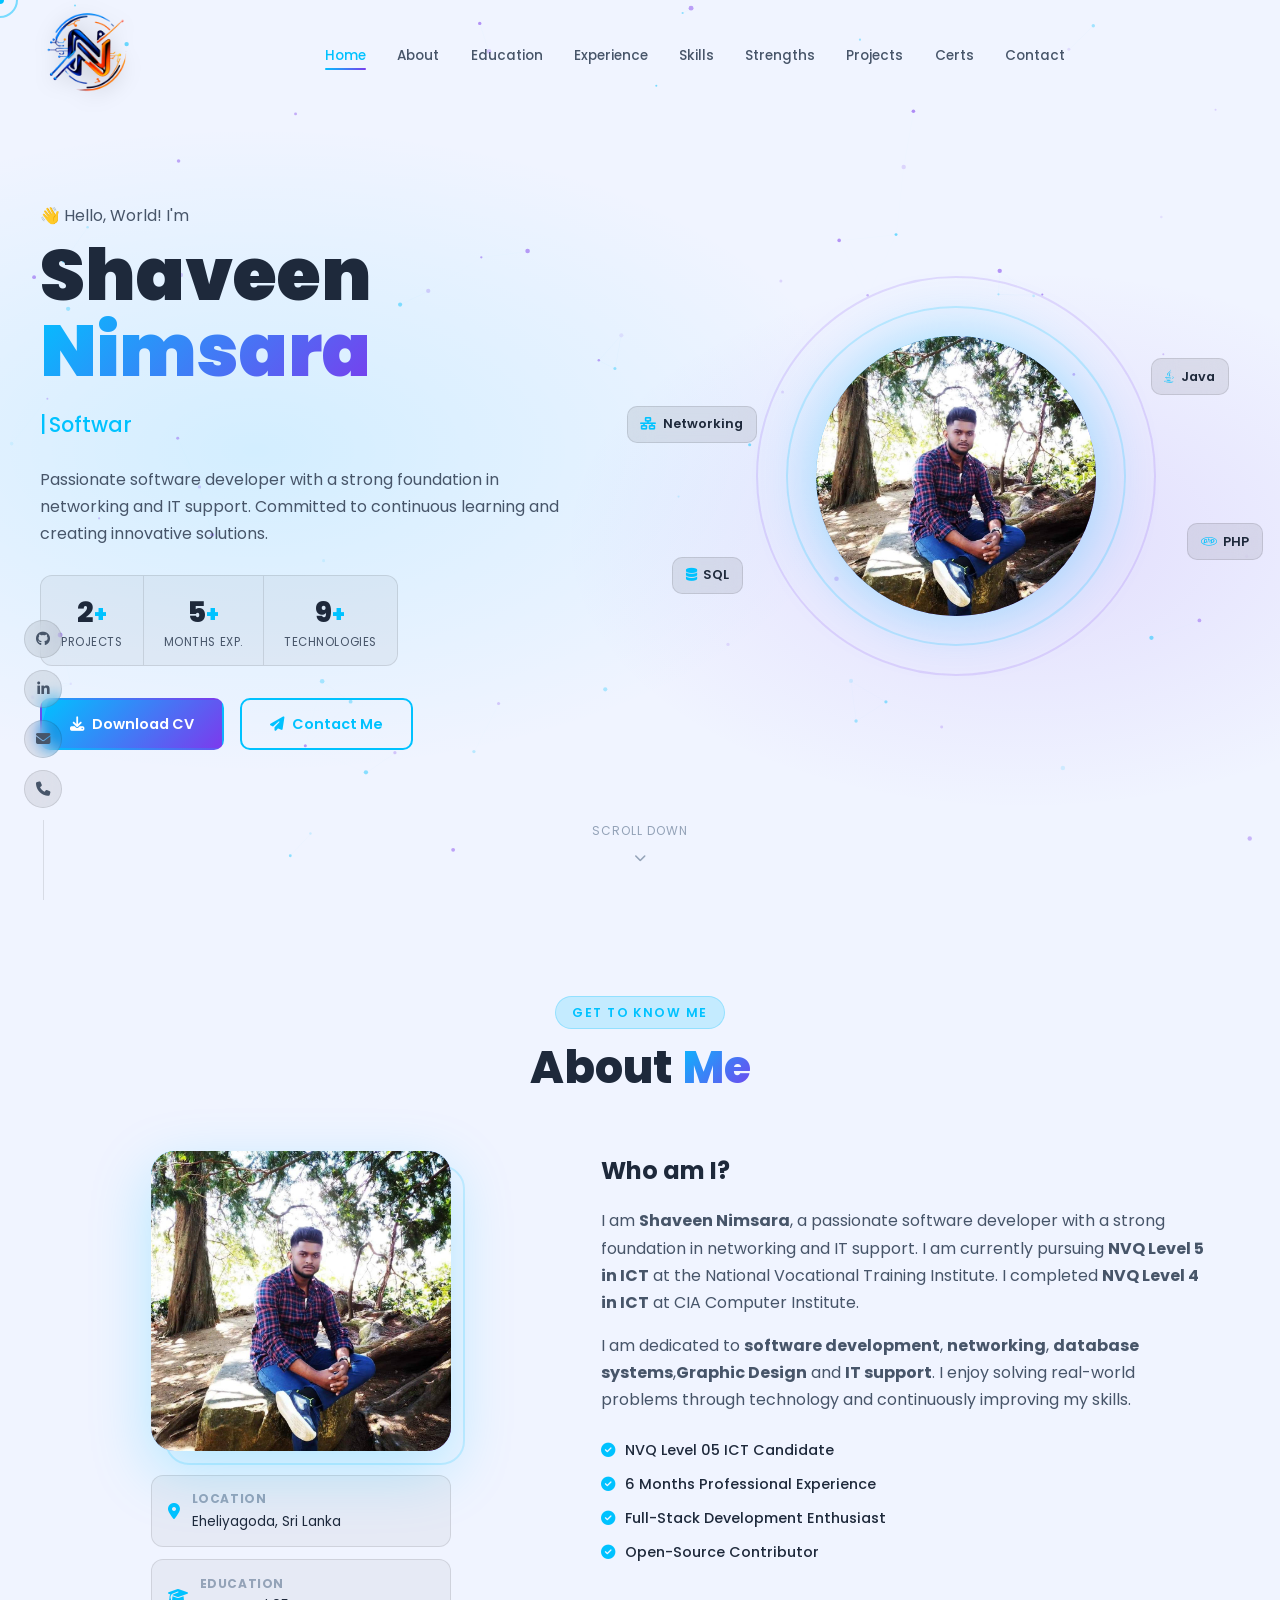
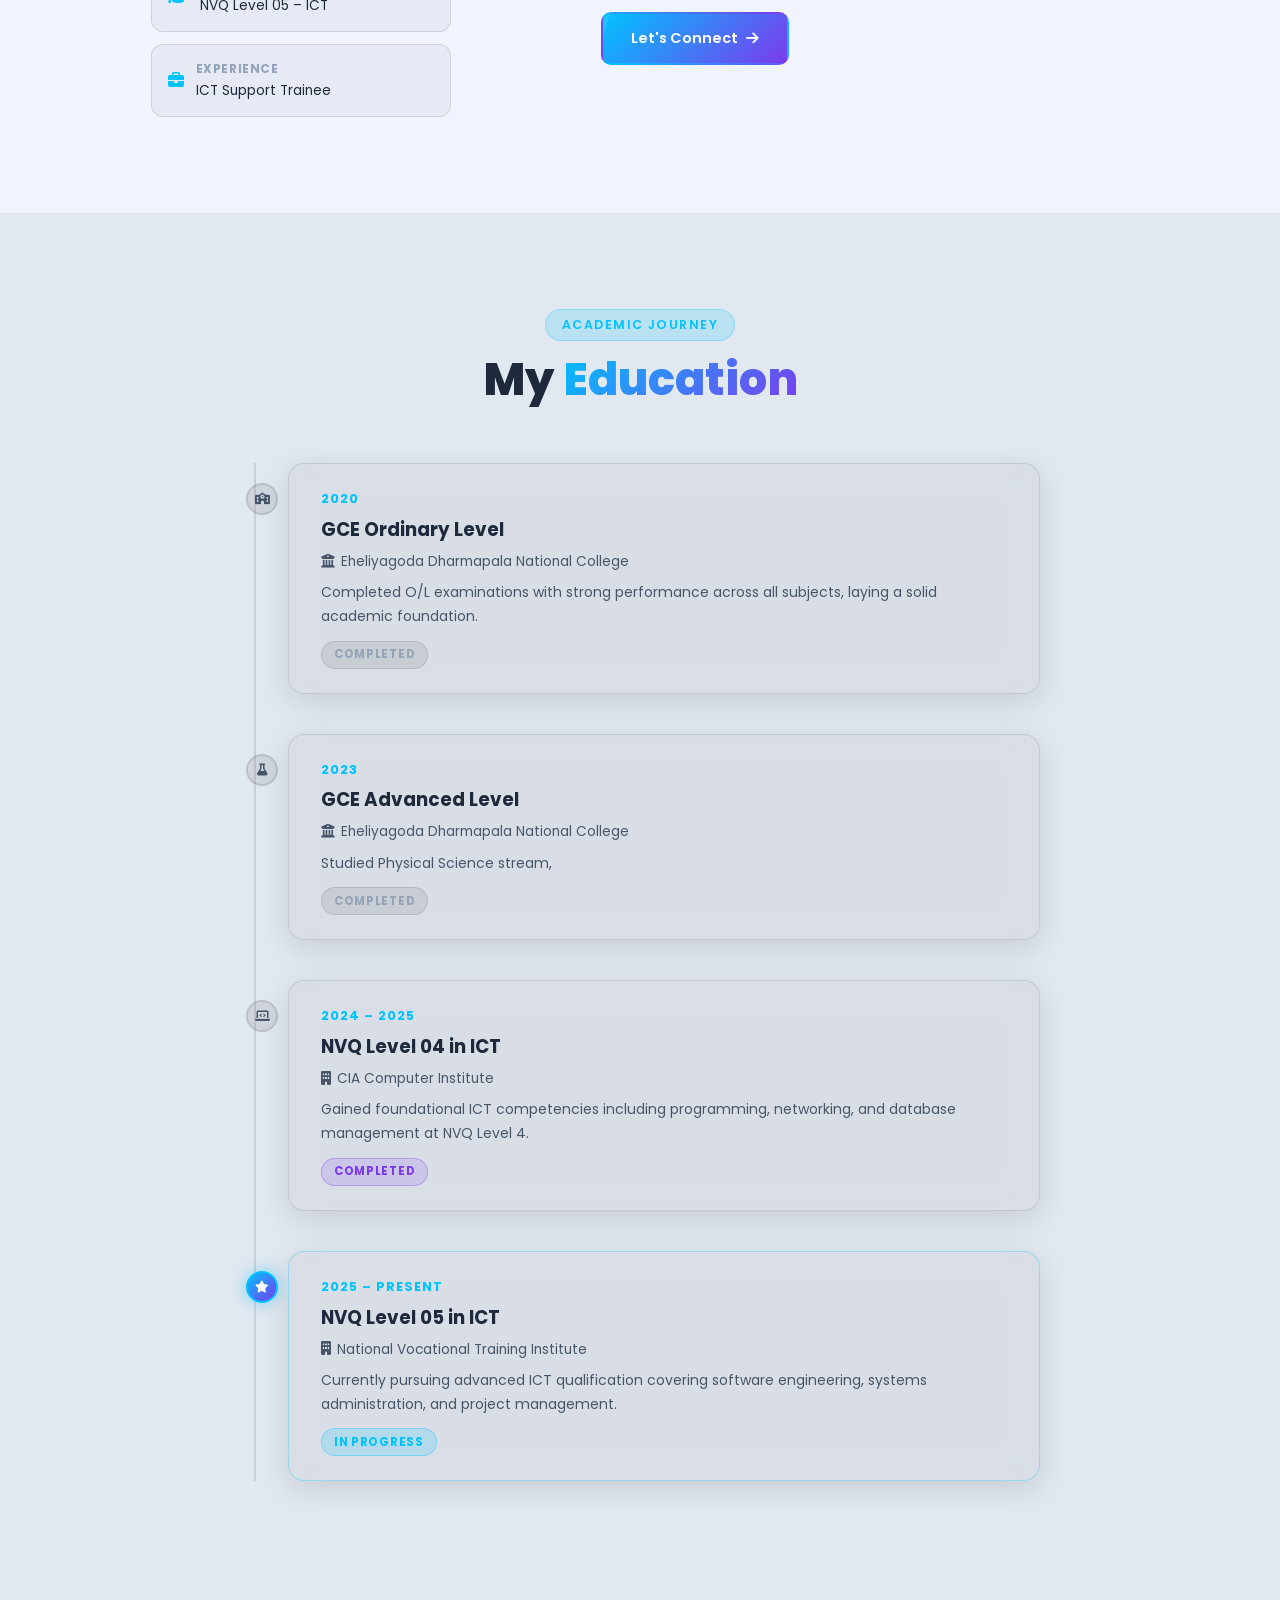
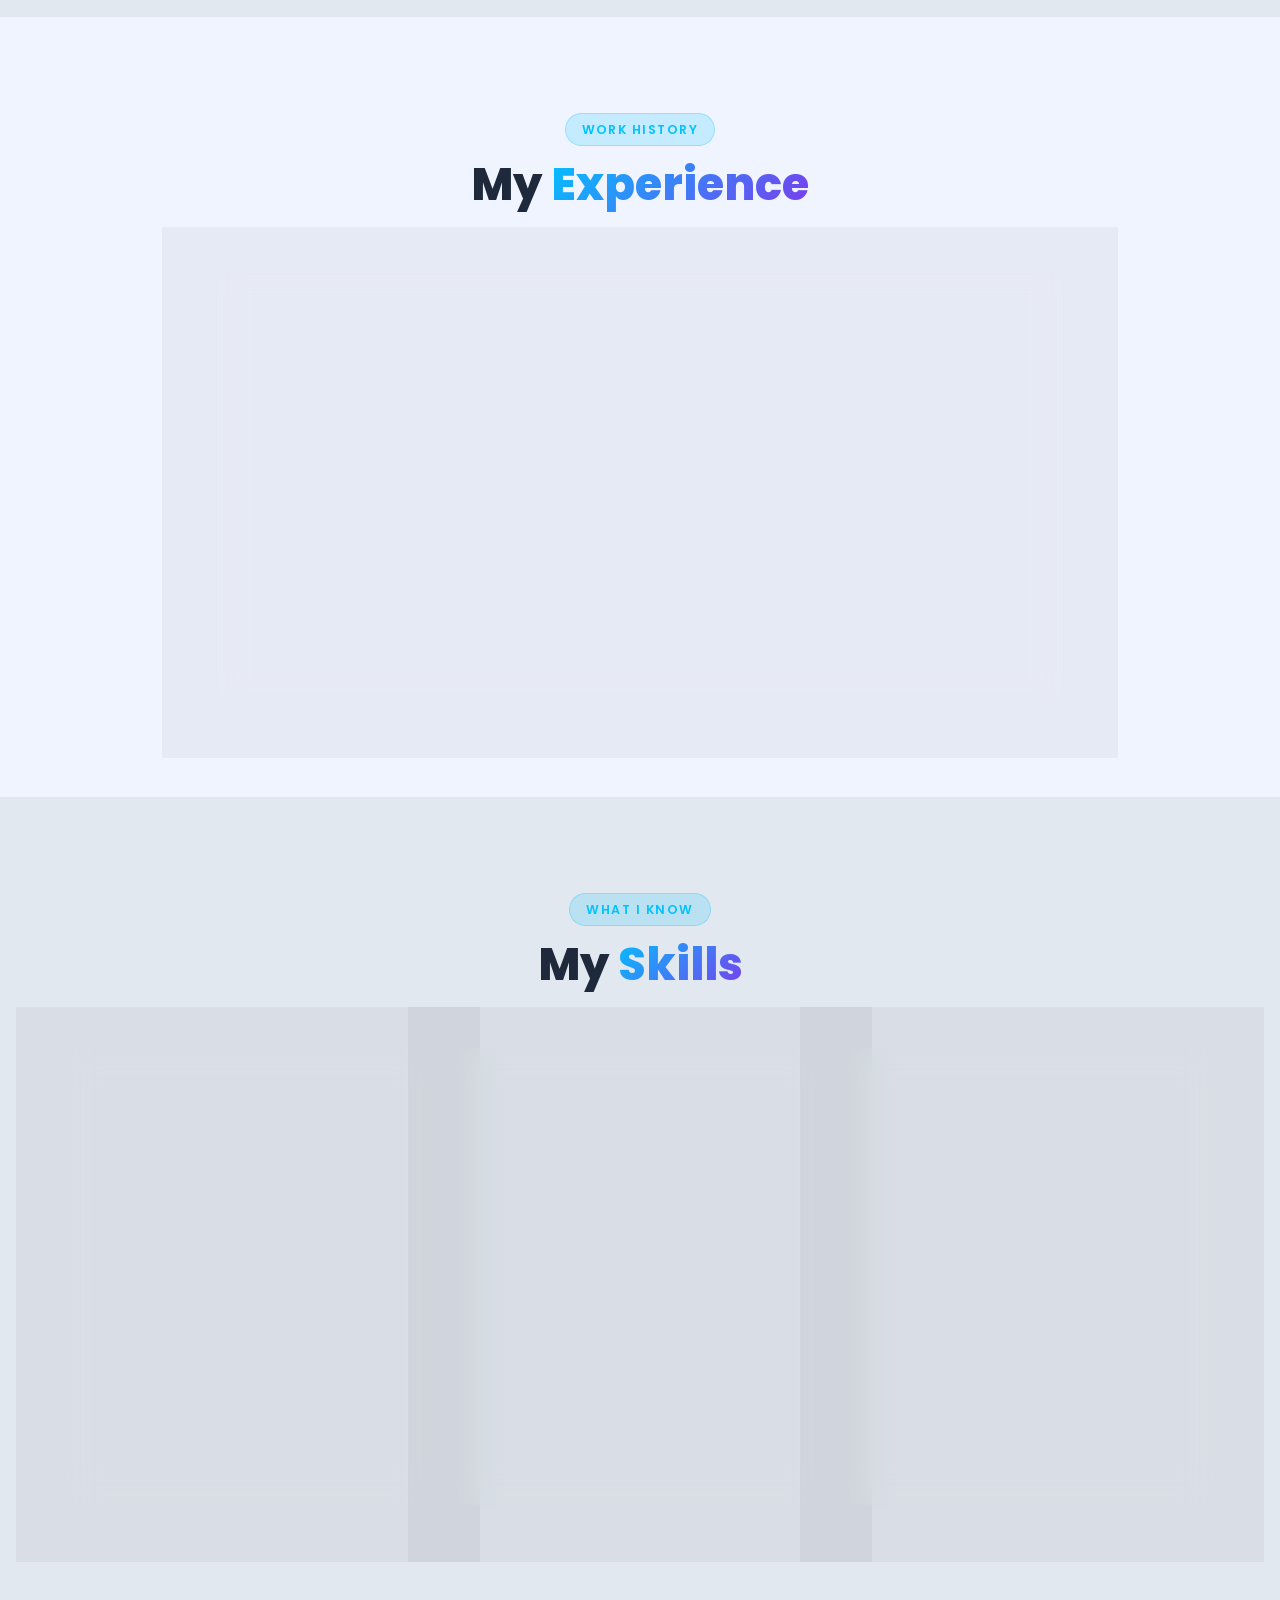
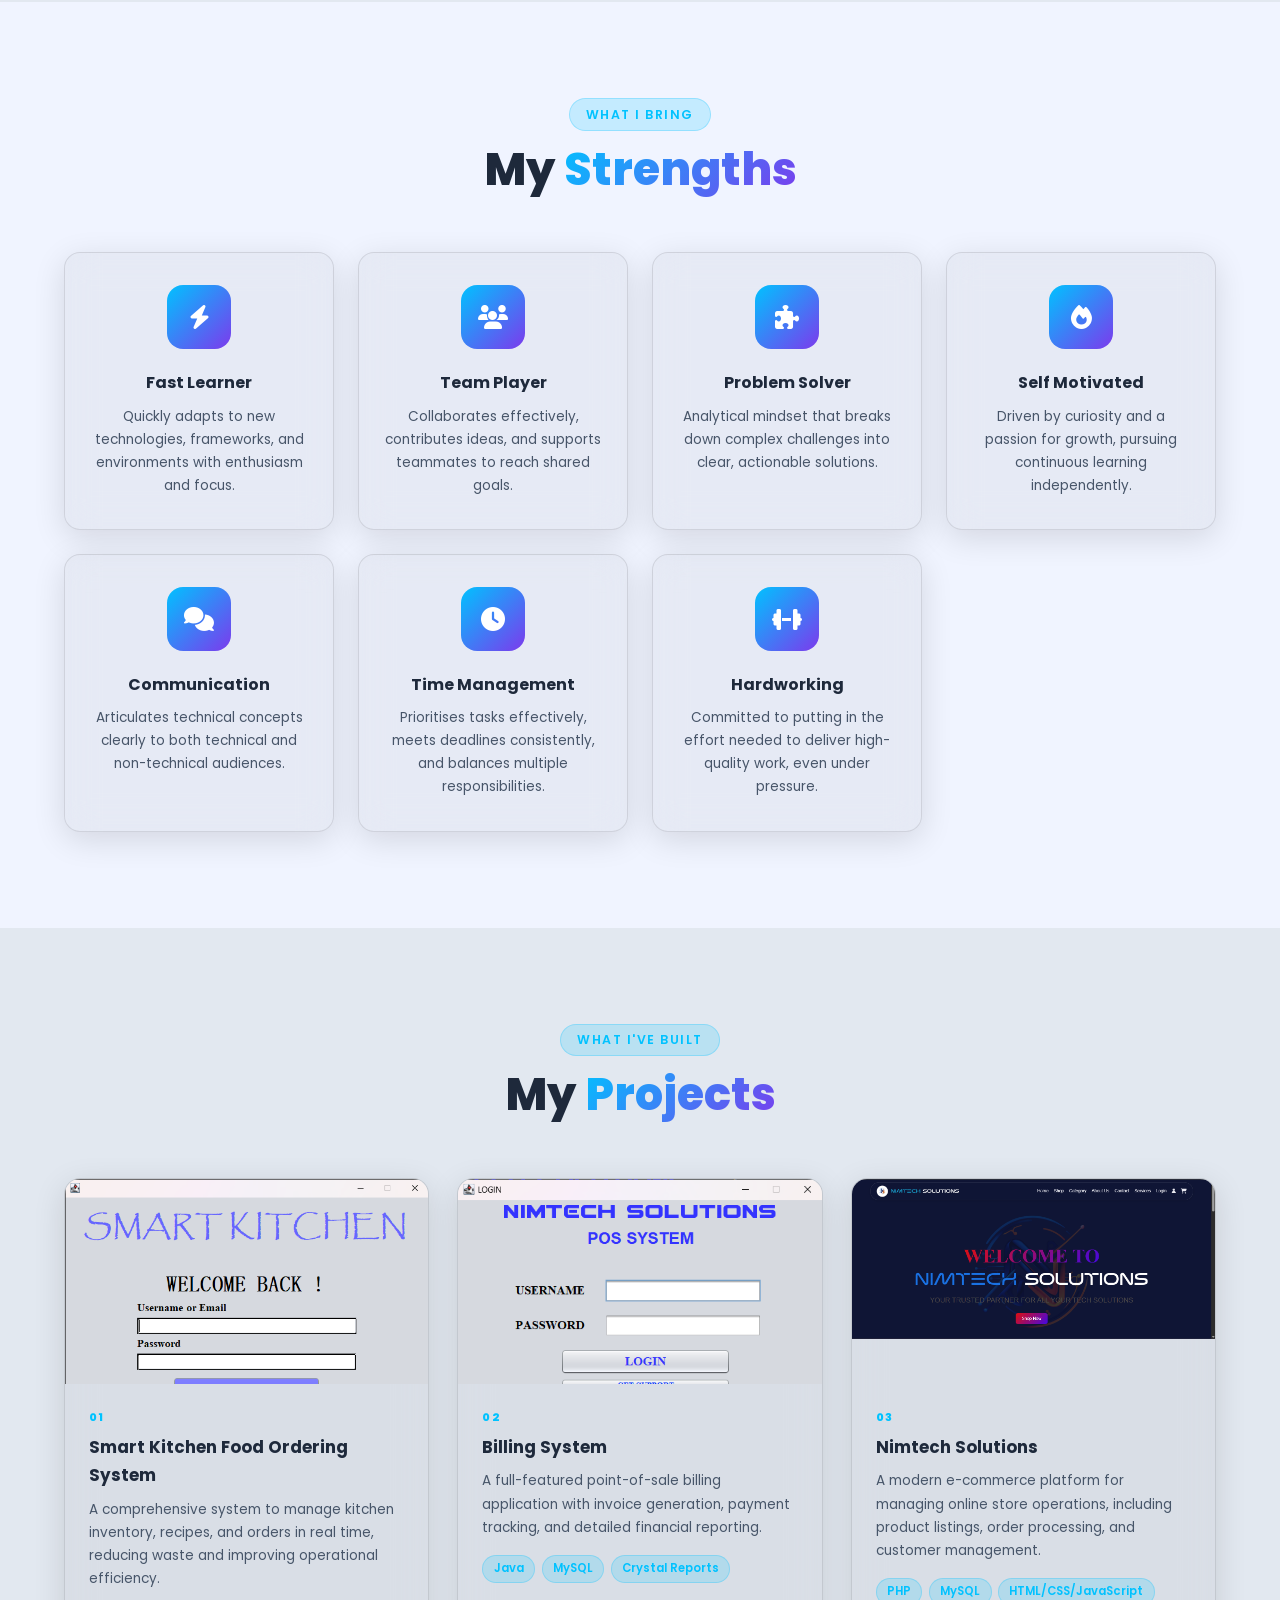
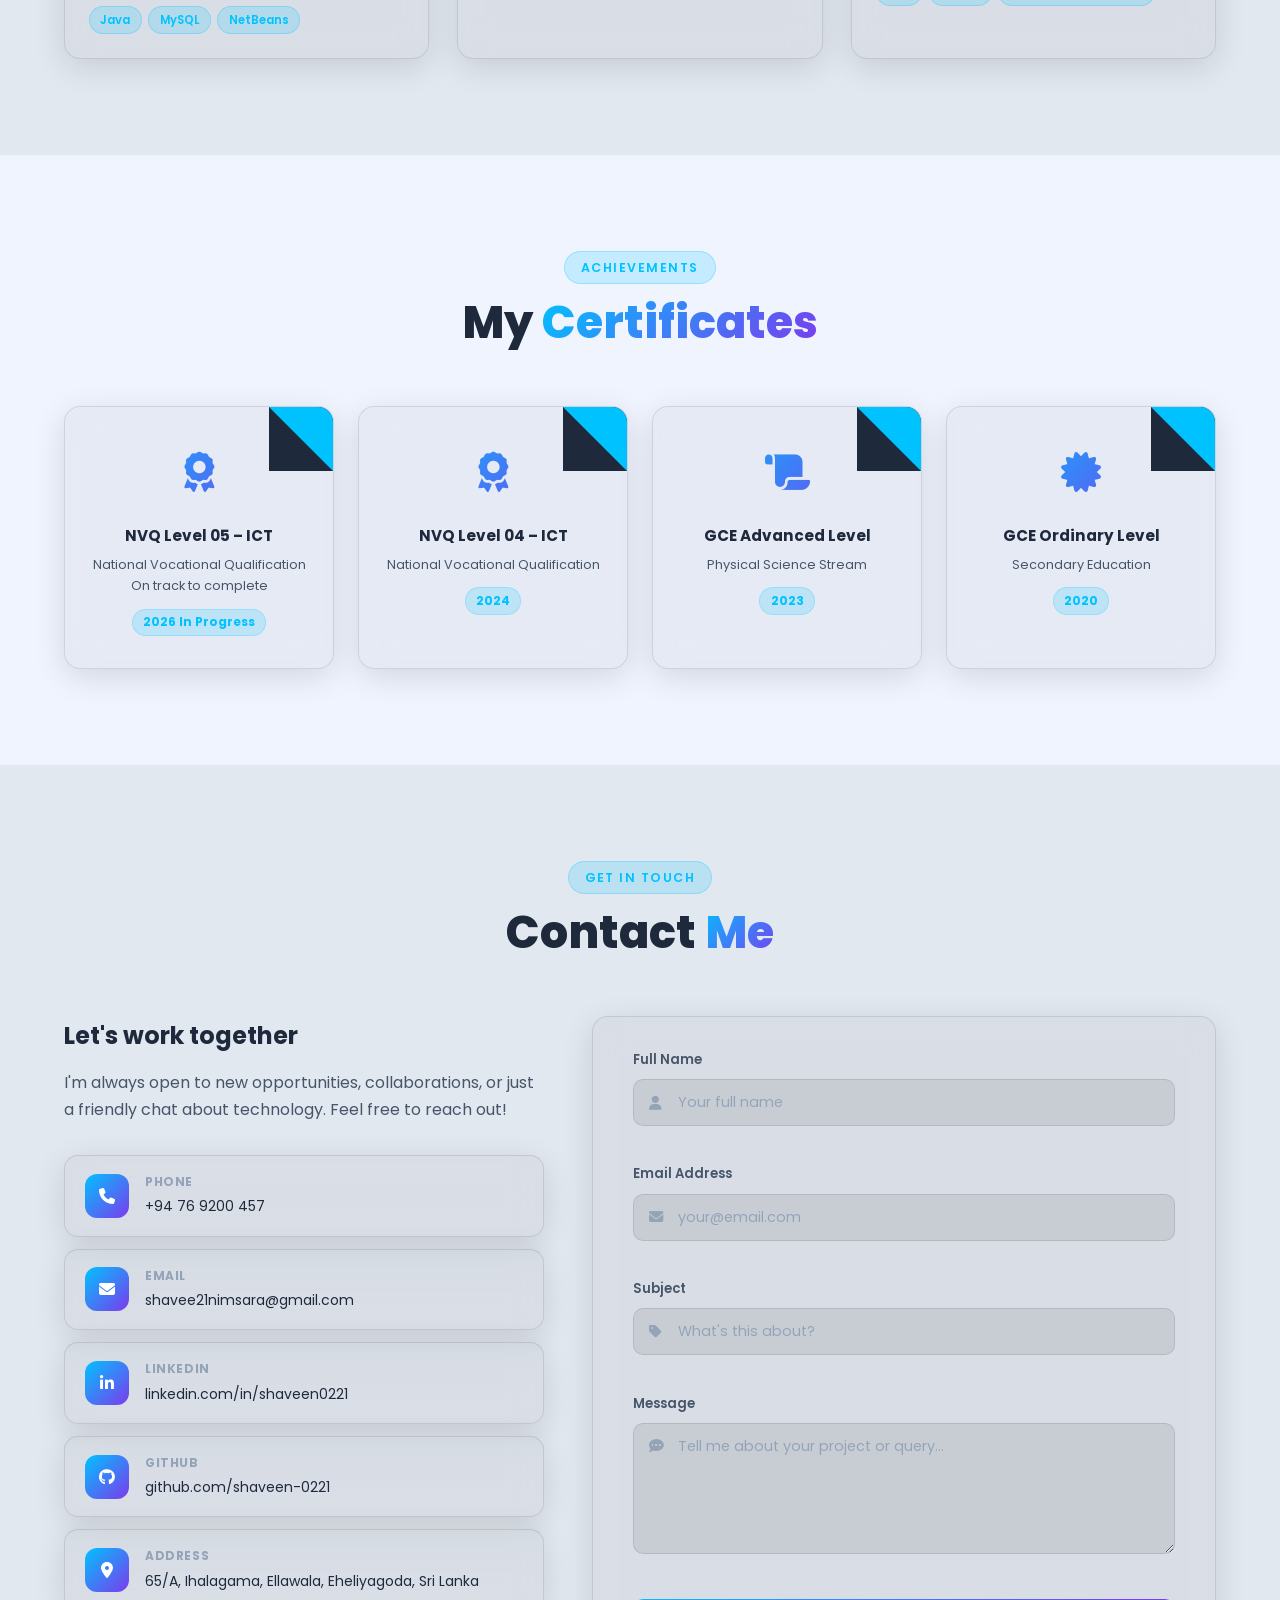
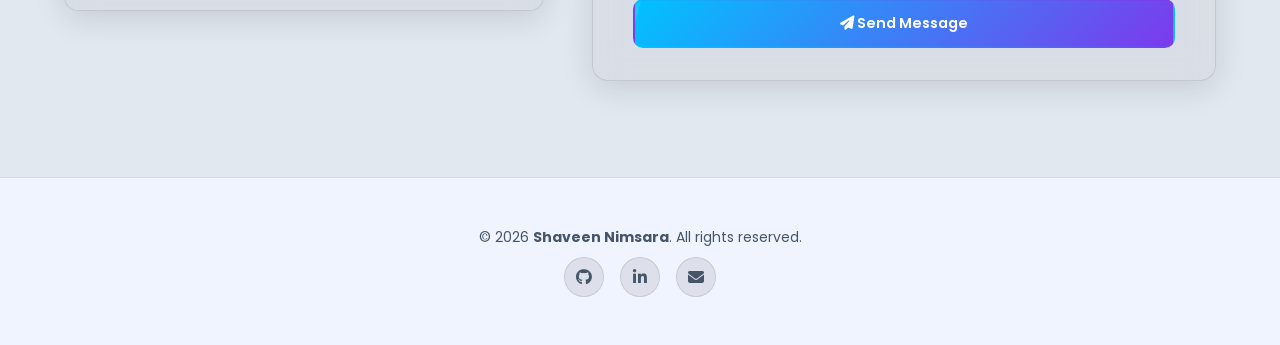
==== commit a70085ce: "Add files via upload" ====
--- a/index.html
+++ b/index.html
@@ -117,7 +117,7 @@
           <a href="shaveen nimsara.pdf" class="btn btn-primary" download="shaveen-nimsara-cv.pdf" aria-label="Download CV">
             <i class="fas fa-download" aria-hidden="true"></i> Download CV
           </a>
-          <a href="#contact" class="btn btn-outline">
+          <a href="mailto:shavee21nimsara@gmail.com?subject=Portfolio%20Inquiry" class="btn btn-outline" aria-label="Send email to Shaveen">
             <i class="fas fa-paper-plane" aria-hidden="true"></i> Contact Me
           </a>
         </div>
@@ -238,7 +238,7 @@
             <div class="timeline-year">2023</div>
             <h3 class="timeline-title">GCE Advanced Level</h3>
             <p class="timeline-institution"><i class="fas fa-university" aria-hidden="true"></i> Eheliyagoda Dharmapala National College</p>
-            <p class="timeline-desc">Completed the GCE Advanced Level in the Physical Science stream, developing strong analytical thinking, logical reasoning, and problem-solving skills with a solid foundation in Mathematics and Physics.</p>
+            <p class="timeline-desc">Studied Physical Science stream, </p>
             <div class="timeline-badge">Completed</div>
           </div>
         </div>
@@ -520,23 +520,13 @@
       <div class="projects-grid">
 
         <!-- Project 1 -->
-        <article class="project-card glass-card reveal" aria-label="Smart Kitchen Management System">
-          <div class="project-img" aria-hidden="true">
-            <div class="project-img-placeholder p1">
-              <i class="fas fa-utensils"></i>
-            </div>
-            <div class="project-overlay">
-              <a href="#" class="btn btn-sm btn-primary" aria-label="Live Demo – Smart Kitchen Management System">
-                <i class="fas fa-external-link-alt" aria-hidden="true"></i> Live Demo
-              </a>
-              <a href="https://github.com/shaveen-0221" target="_blank" rel="noopener noreferrer" class="btn btn-sm btn-outline" aria-label="GitHub – Smart Kitchen Management System">
-                <i class="fab fa-github" aria-hidden="true"></i> GitHub
-              </a>
-            </div>
+        <article class="project-card glass-card reveal" aria-label="Smart Kitchen Food Ordering System">
+          <div class="project-img">
+            <img src="img/smartkitchen.png" alt="Smart Kitchen Food Ordering System" class="project-image" />
           </div>
           <div class="project-body">
             <div class="project-number" aria-hidden="true">01</div>
-            <h3 class="project-title">Smart Kitchen Management System</h3>
+            <h3 class="project-title">Smart Kitchen Food Ordering System</h3>
             <p class="project-desc">A comprehensive system to manage kitchen inventory, recipes, and orders in real time, reducing waste and improving operational efficiency.</p>
             <div class="project-tags" aria-label="Technologies used">
               <span class="tag">Java</span>
@@ -548,58 +538,36 @@
 
         <!-- Project 2 -->
         <article class="project-card glass-card reveal" aria-label="Billing System">
-          <div class="project-img" aria-hidden="true">
-            <div class="project-img-placeholder p2">
-              <i class="fas fa-receipt"></i>
-            </div>
-            <div class="project-overlay">
-              <a href="#" class="btn btn-sm btn-primary" aria-label="Live Demo – Billing System">
-                <i class="fas fa-external-link-alt" aria-hidden="true"></i> Live Demo
-              </a>
-              <a href="https://github.com/shaveen-0221" target="_blank" rel="noopener noreferrer" class="btn btn-sm btn-outline" aria-label="GitHub – Billing System">
-                <i class="fab fa-github" aria-hidden="true"></i> GitHub
-              </a>
-            </div>
-          </div>
+          <div class="project-img">
+             <img src="img/billing-system.png" alt="Billing System" class="project-image" />
+            </div>
           <div class="project-body">
             <div class="project-number" aria-hidden="true">02</div>
             <h3 class="project-title">Billing System</h3>
             <p class="project-desc">A full-featured point-of-sale billing application with invoice generation, payment tracking, and detailed financial reporting.</p>
             <div class="project-tags" aria-label="Technologies used">
-              <span class="tag">VB.NET</span>
+              <span class="tag">Java</span>
               <span class="tag">MySQL</span>
               <span class="tag">Crystal Reports</span>
             </div>
           </div>
         </article>
-
         <!-- Project 3 -->
-        <article class="project-card glass-card reveal" aria-label="Student Management System">
-          <div class="project-img" aria-hidden="true">
-            <div class="project-img-placeholder p3">
-              <i class="fas fa-user-graduate"></i>
-            </div>
-            <div class="project-overlay">
-              <a href="#" class="btn btn-sm btn-primary" aria-label="Live Demo – Student Management System">
-                <i class="fas fa-external-link-alt" aria-hidden="true"></i> Live Demo
-              </a>
-              <a href="https://github.com/shaveen-0221" target="_blank" rel="noopener noreferrer" class="btn btn-sm btn-outline" aria-label="GitHub – Student Management System">
-                <i class="fab fa-github" aria-hidden="true"></i> GitHub
-              </a>
-            </div>
+        <article class="project-card glass-card reveal" aria-label="Online Store">
+          <div class="project-img">
+            <img src="img/nimtechweb.png" alt="Online Store " class="project-image" />
           </div>
           <div class="project-body">
             <div class="project-number" aria-hidden="true">03</div>
-            <h3 class="project-title">Student Management System</h3>
-            <p class="project-desc">A web-based platform to manage student records, attendance, grades, and teacher assignments with role-based access control.</p>
+            <h3 class="project-title">Nimtech Solutions</h3>
+            <p class="project-desc">A modern e-commerce platform for managing online store operations, including product listings, order processing, and customer management.</p>
             <div class="project-tags" aria-label="Technologies used">
               <span class="tag">PHP</span>
               <span class="tag">MySQL</span>
-              <span class="tag">HTML/CSS</span>
-              <span class="tag">JavaScript</span>
-            </div>
-          </div>
-        </article>
+              <span class="tag">HTML/CSS/JavaScript</span>
+            </div>
+          </div>
+       
 
       </div>
     </div>
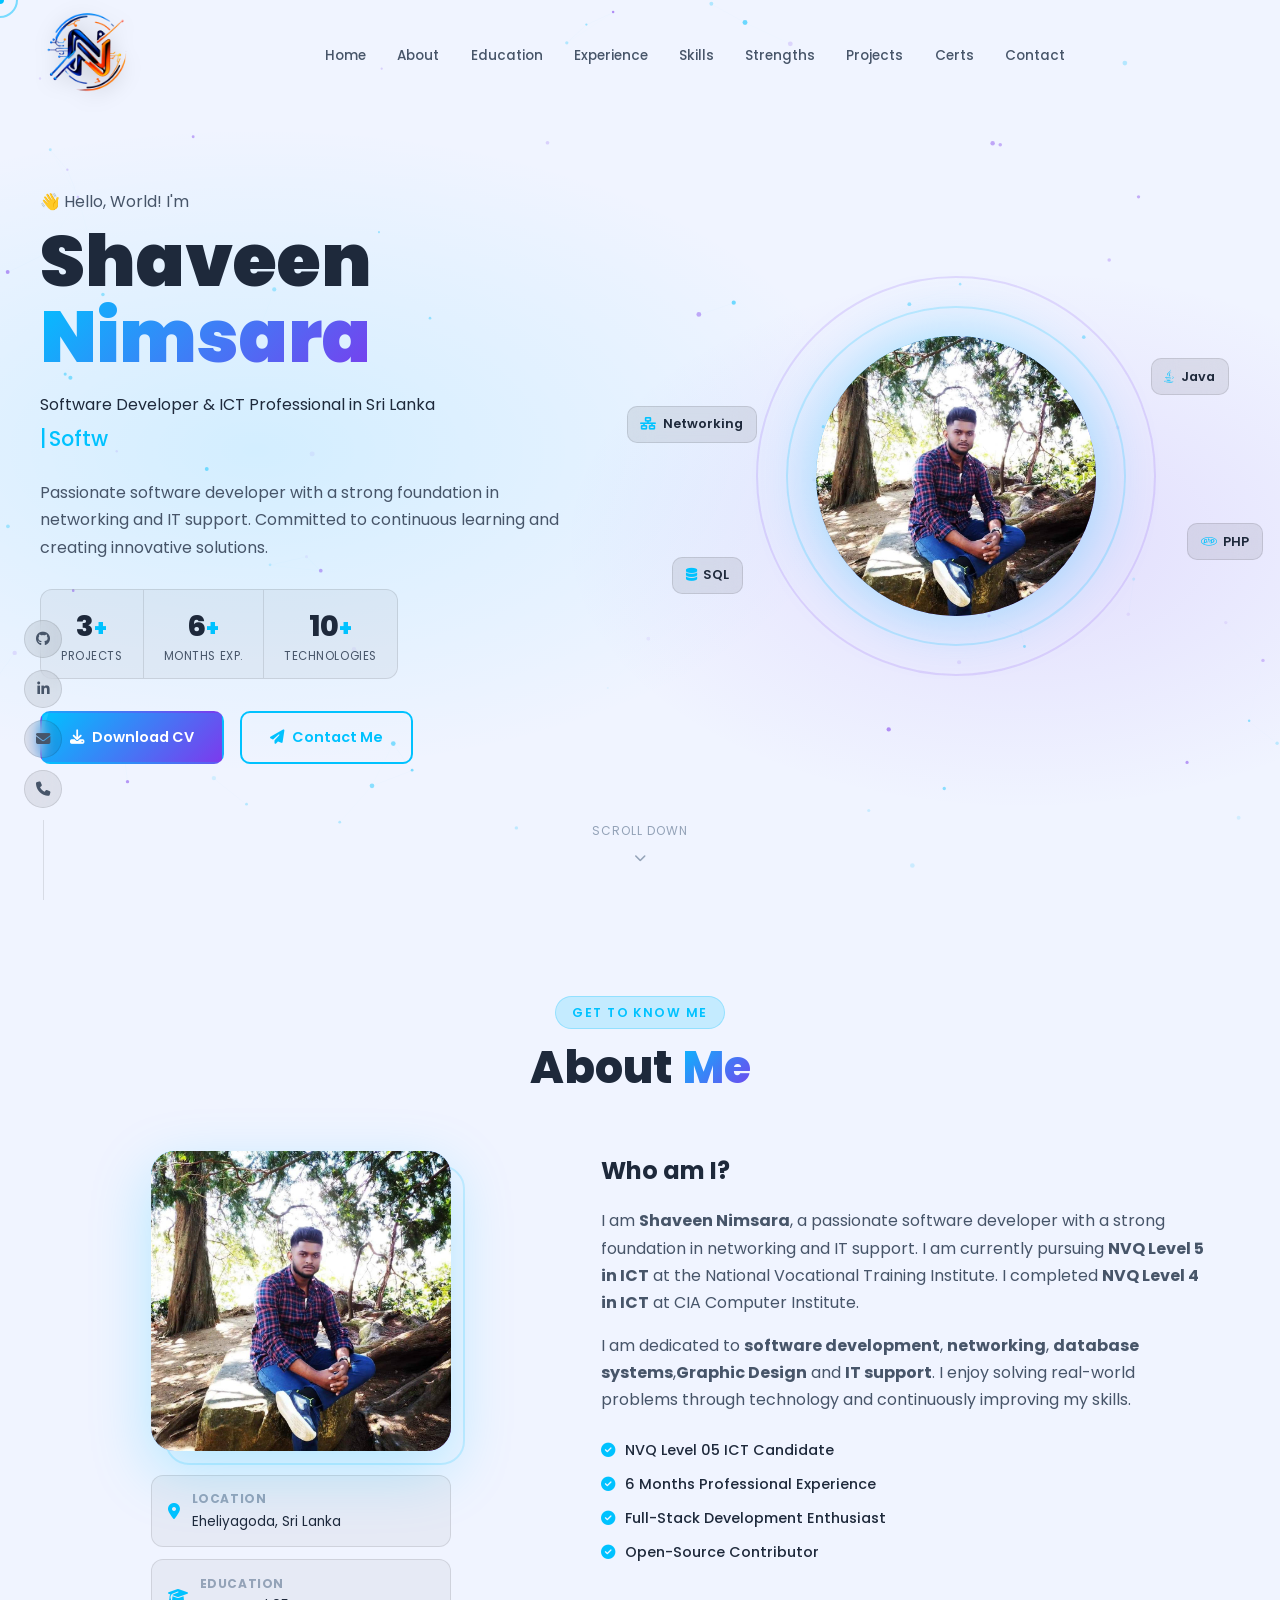
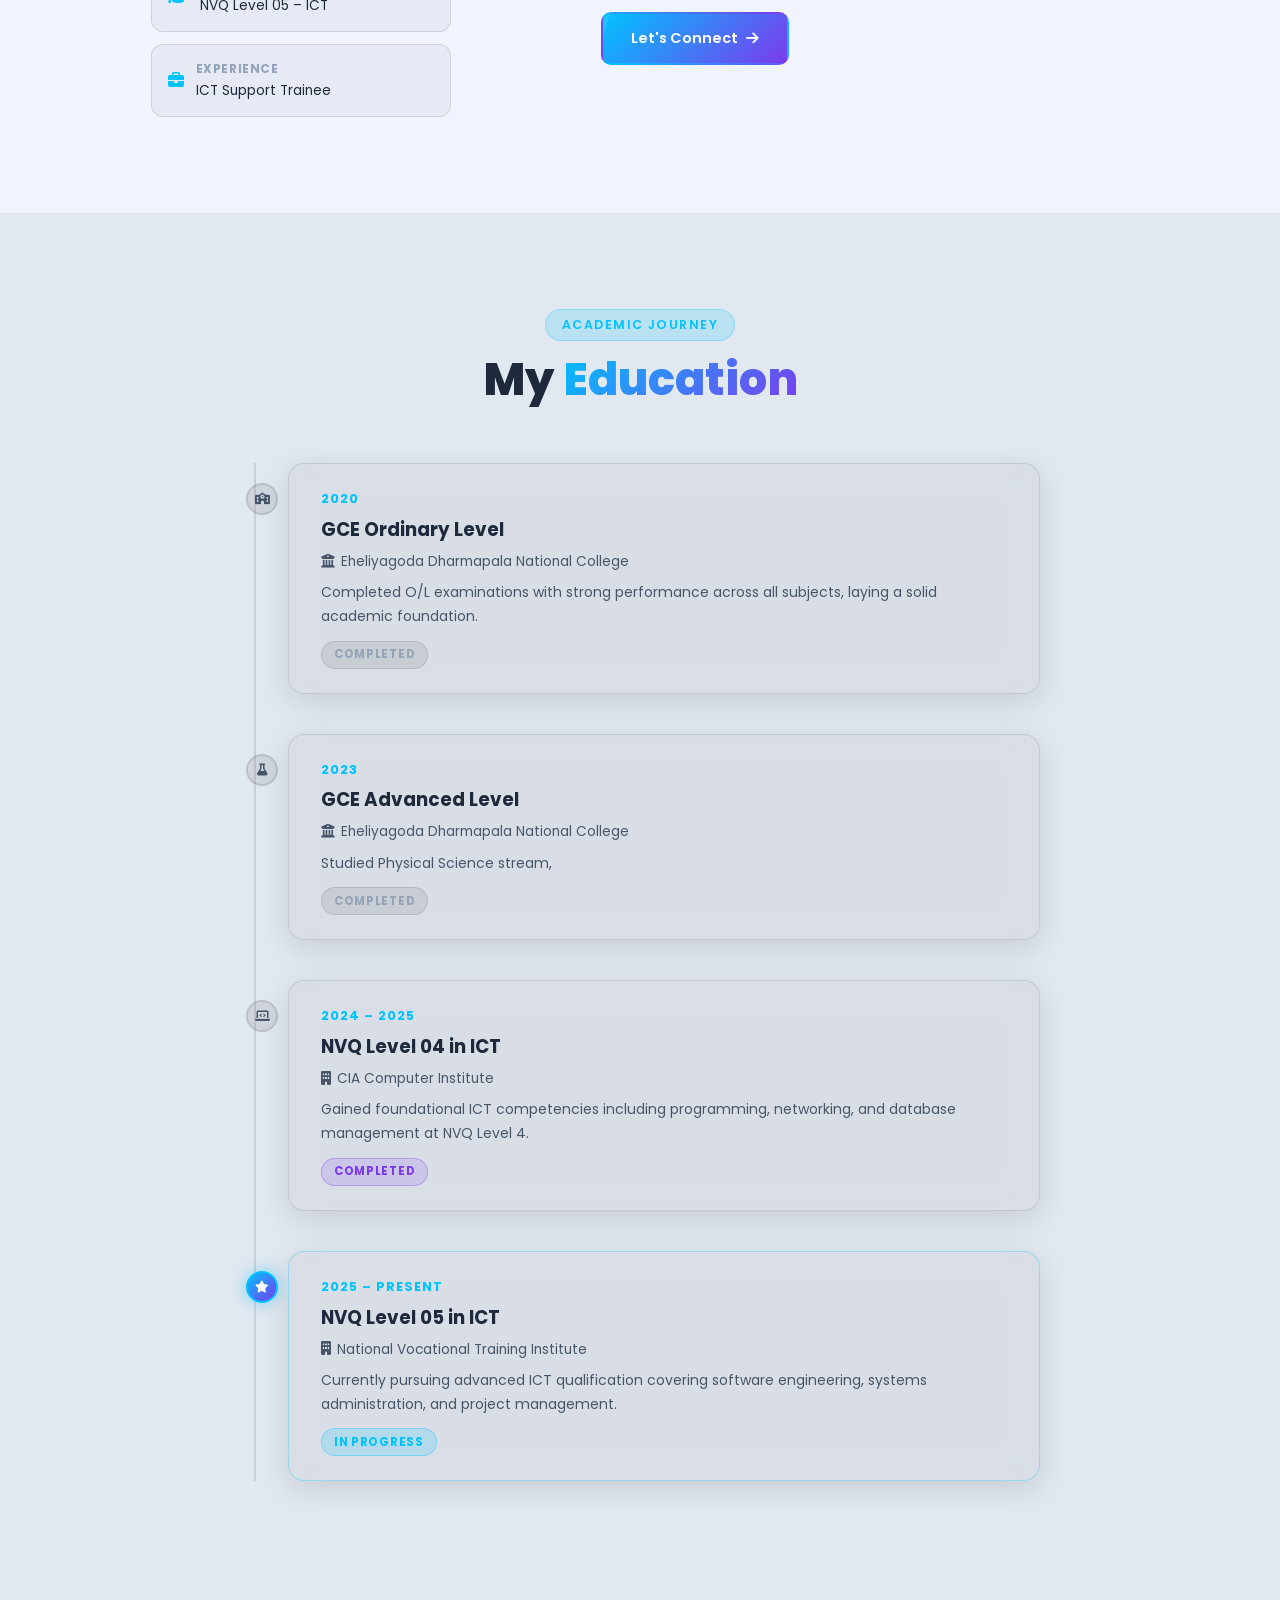
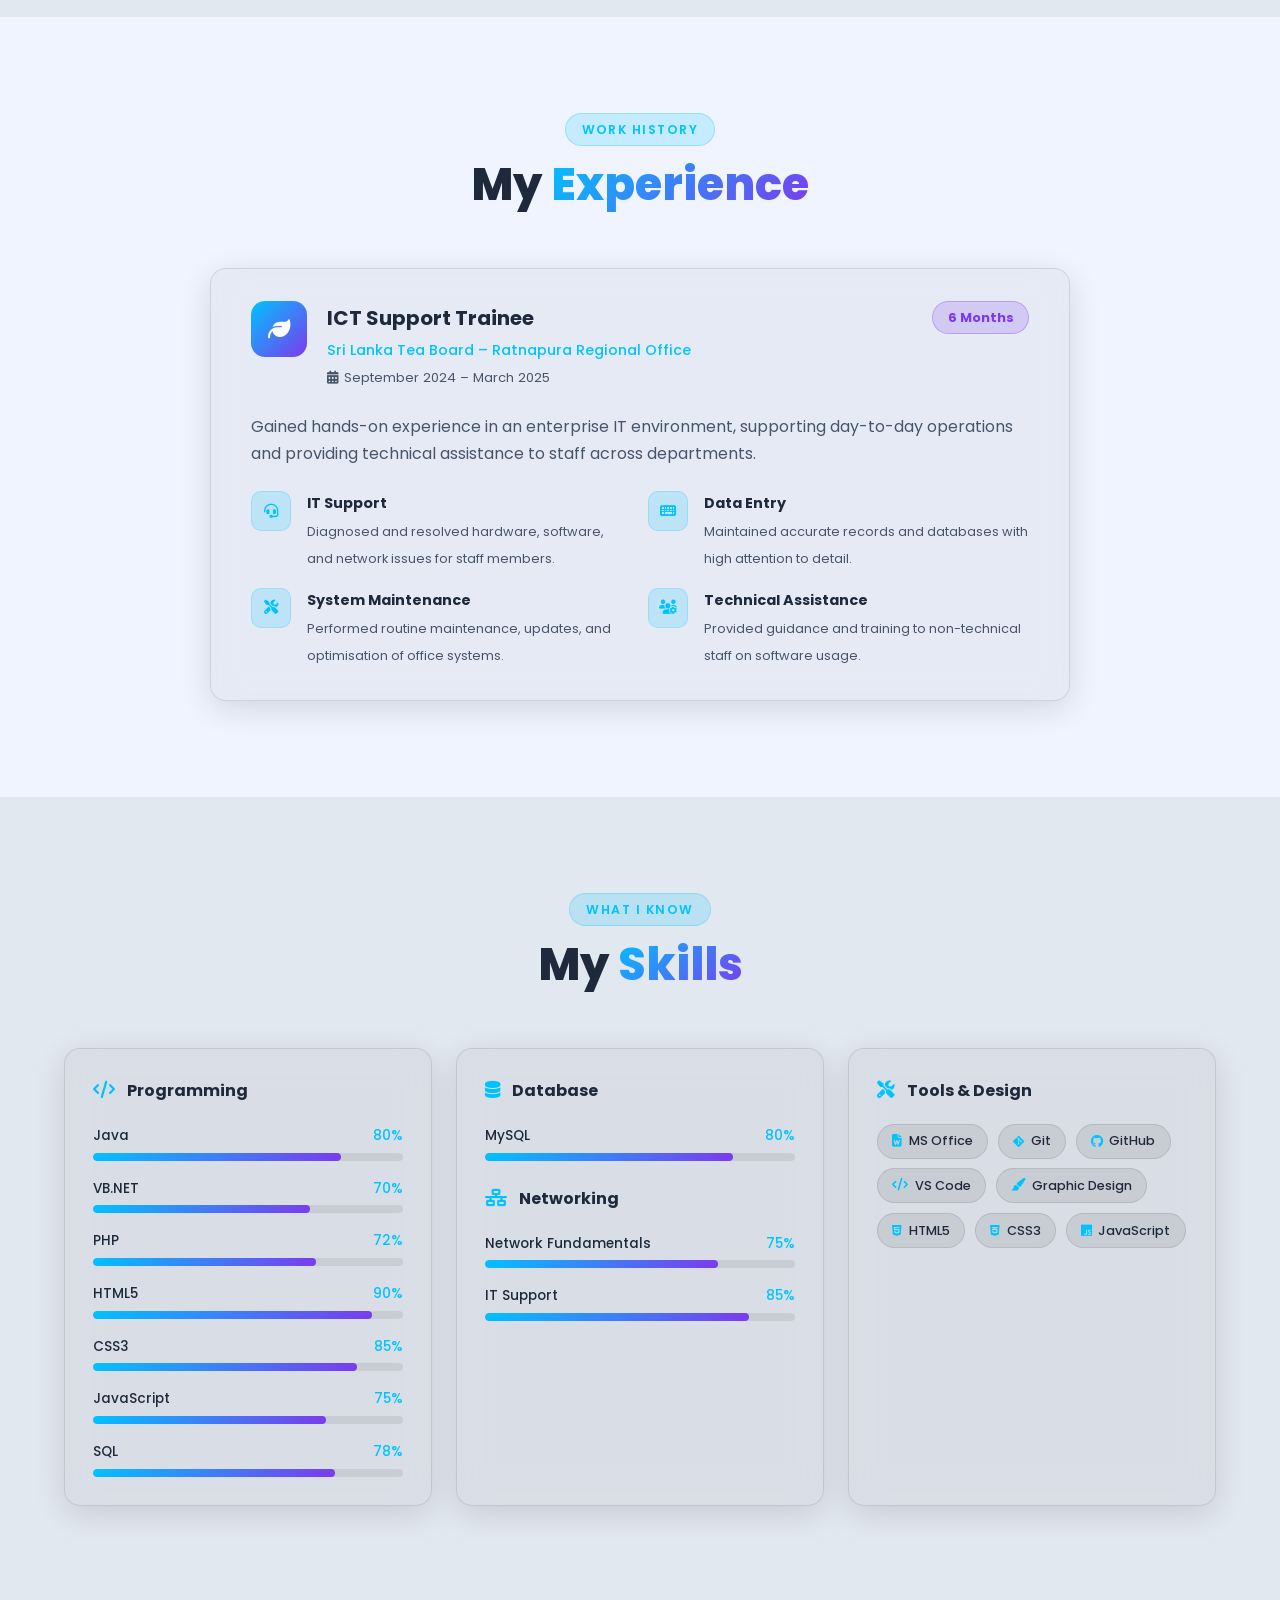
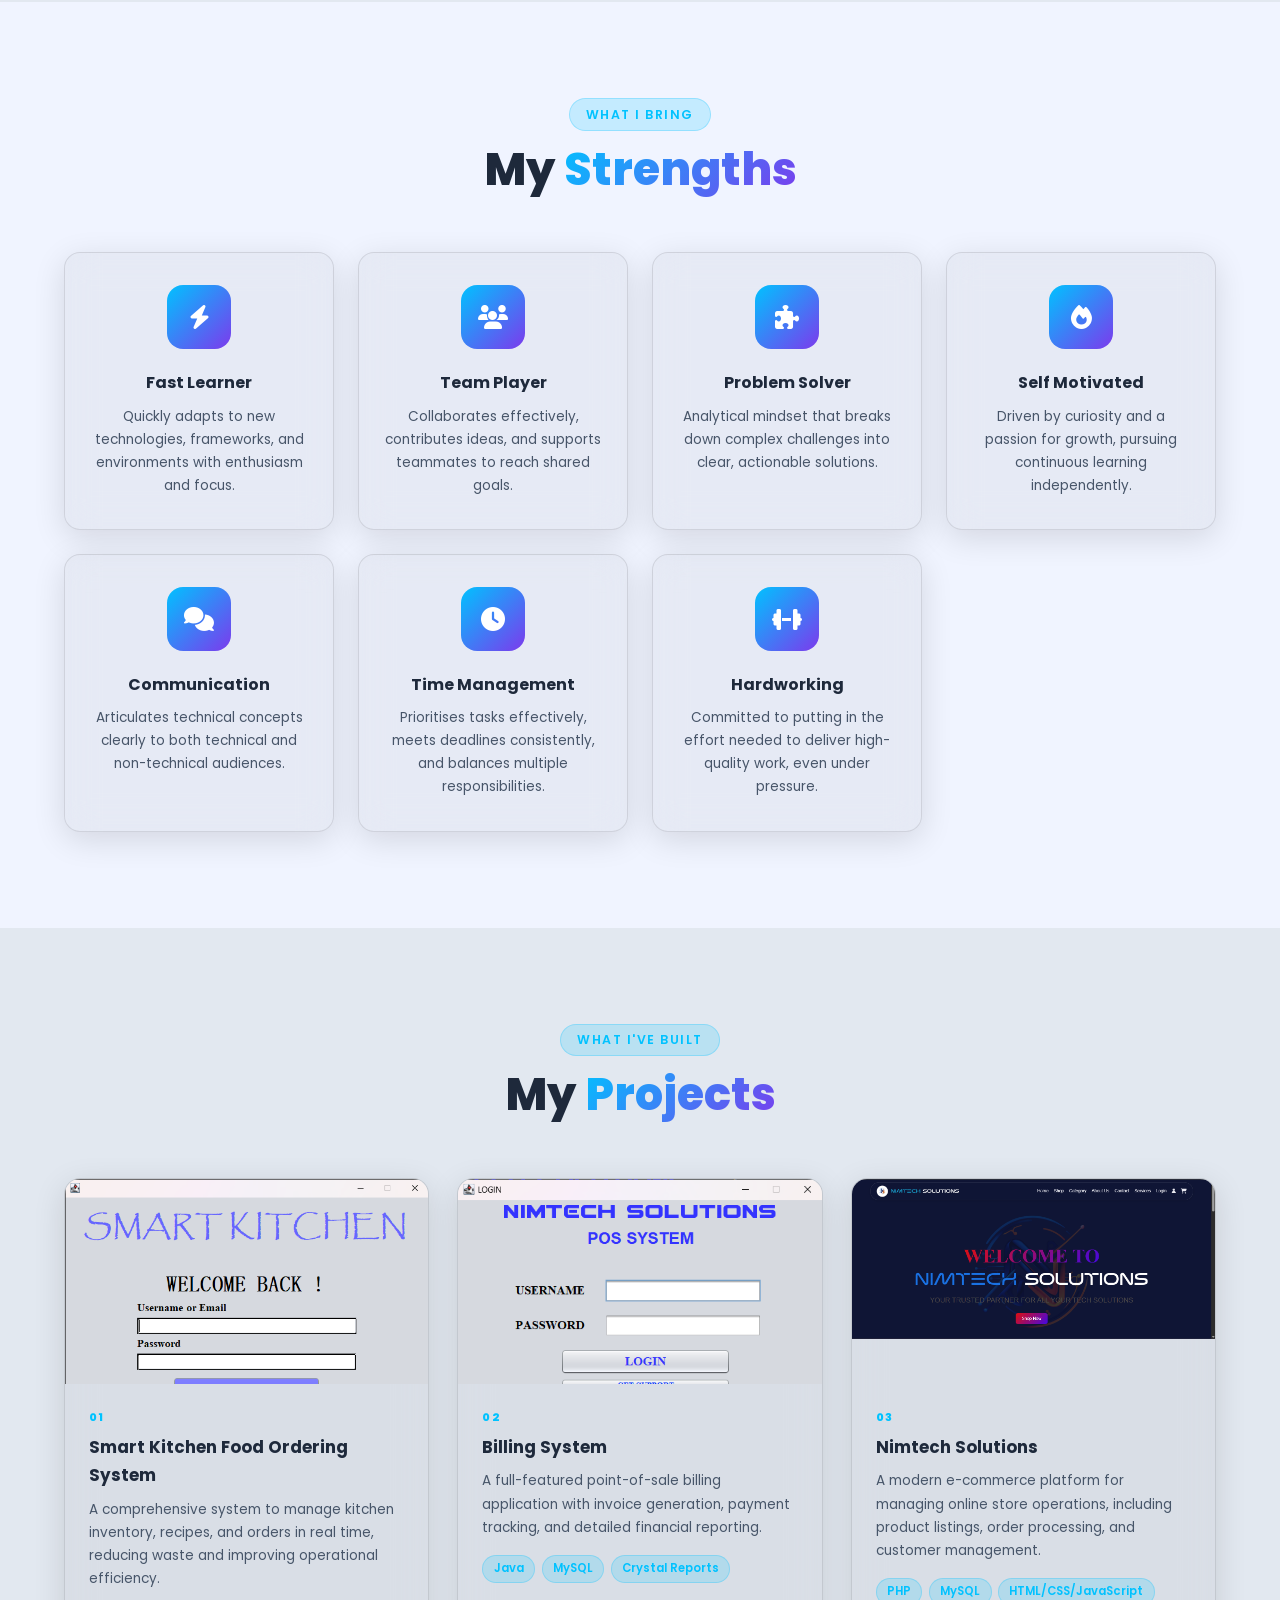
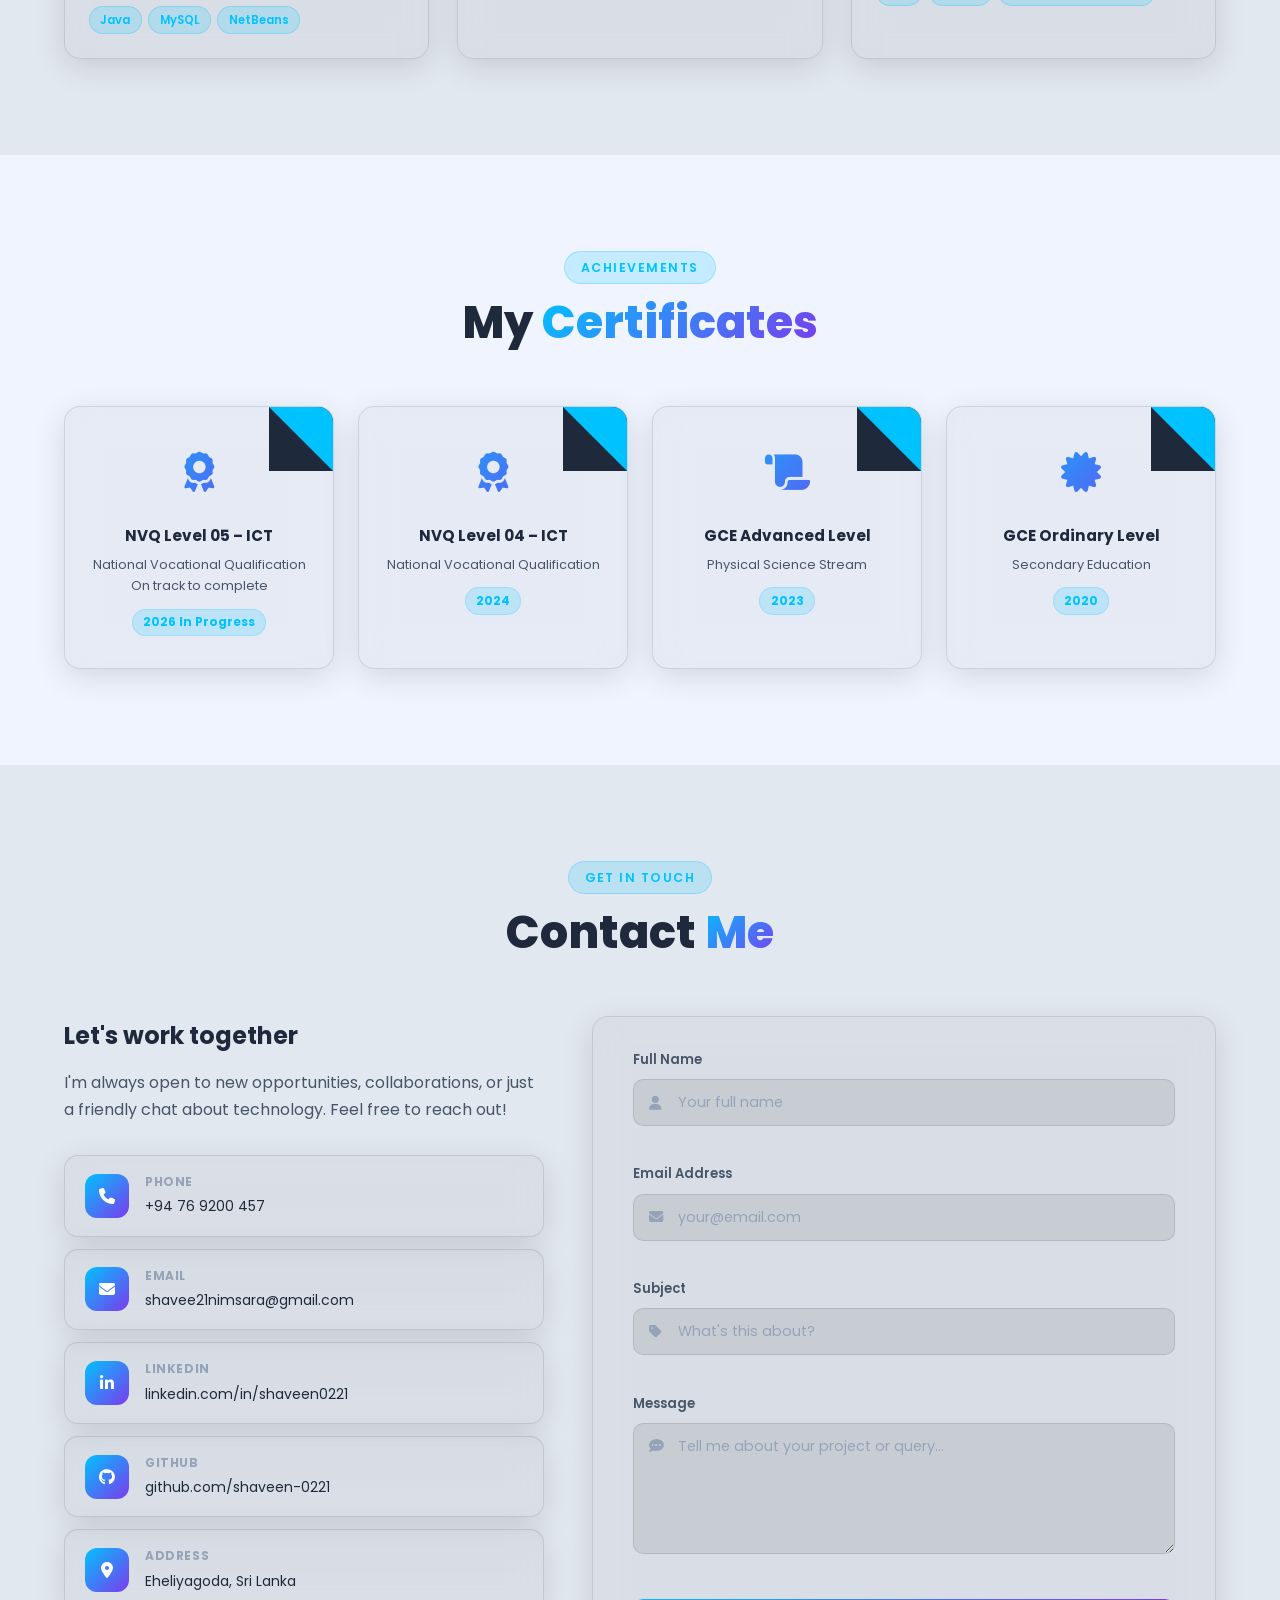
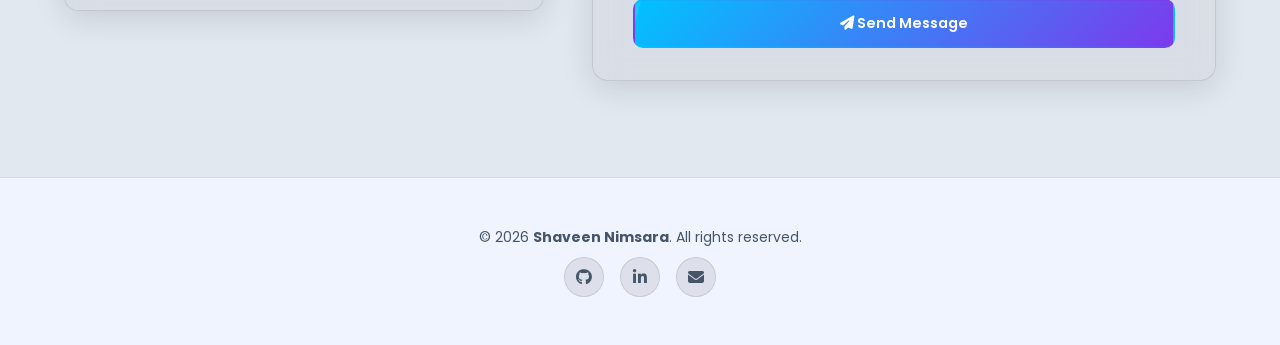
==== commit 4990b855: "Update index.html" ====
--- a/index.html
+++ b/index.html
@@ -3,13 +3,27 @@
 <head>
   <meta charset="UTF-8" />
   <meta name="viewport" content="width=device-width, initial-scale=1.0" />
-  <meta name="description" content="Shaveen Nimsara – ICT Student, Software Developer & Networking Enthusiast. Portfolio showcasing projects, skills and experience." />
-  <meta name="keywords" content="Shaveen Nimsara, ICT student, software developer, networking, portfolio, Sri Lanka" />
+
+  <title>Shaveen Nimsara | Software Developer &amp; ICT Professional</title>
+  <meta name="description" content="Shaveen Nimsara is a Sri Lankan software developer and ICT professional specializing in Java, PHP, JavaScript, SQL, networking, databases and IT support." />
   <meta name="author" content="Shaveen Nimsara" />
-  <meta property="og:title" content="Shaveen Nimsara | Portfolio" />
-  <meta property="og:description" content="Software Developer | Networking Enthusiast | Graphic Designer" />
+  <meta name="robots" content="index, follow" />
+  <link rel="canonical" href="https://shaveennimsara.vercel.app/" />
+
+  <!-- Open Graph -->
   <meta property="og:type" content="website" />
-  <title>Shaveen Nimsara | Portfolio</title>
+  <meta property="og:url" content="https://shaveennimsara.vercel.app/" />
+  <meta property="og:title" content="Shaveen Nimsara | Software Developer &amp; ICT Professional" />
+  <meta property="og:description" content="Portfolio of Shaveen Nimsara — software development, networking, databases, graphic design and IT support." />
+  <meta property="og:image" content="https://shaveennimsara.vercel.app/profile-image.jpg" />
+  <meta property="og:image:alt" content="Shaveen Nimsara profile photo" />
+
+  <!-- Twitter / X -->
+  <meta name="twitter:card" content="summary_large_image" />
+  <meta name="twitter:title" content="Shaveen Nimsara | Software Developer &amp; ICT Professional" />
+  <meta name="twitter:description" content="Portfolio of Shaveen Nimsara — software development, networking, databases, graphic design and IT support." />
+  <meta name="twitter:image" content="https://shaveennimsara.vercel.app/profile-image.jpg" />
+  <meta name="twitter:image:alt" content="Shaveen Nimsara profile photo" />
 
   <!-- Fonts -->
   <link rel="preconnect" href="https://fonts.googleapis.com" />
@@ -19,6 +33,40 @@
   <link rel="stylesheet" href="https://cdnjs.cloudflare.com/ajax/libs/font-awesome/6.5.0/css/all.min.css" />
   <!-- Stylesheet -->
   <link rel="stylesheet" href="style.css" />
+  <link rel="stylesheet" href="style-seo.css" />
+
+  <!-- Structured data: personal portfolio -->
+  <script type="application/ld+json">
+  {
+    "@context": "https://schema.org",
+    "@type": "Person",
+    "name": "Shaveen Nimsara",
+    "url": "https://shaveennimsara.vercel.app/",
+    "jobTitle": "Software Developer",
+    "description": "Software developer and ICT professional specializing in software development, networking, databases, graphic design and IT support.",
+    "address": {
+      "@type": "PostalAddress",
+      "addressLocality": "Eheliyagoda",
+      "addressCountry": "LK"
+    },
+    "sameAs": [
+      "https://github.com/shaveen-0221",
+      "https://www.linkedin.com/in/shaveen0221"
+    ],
+    "knowsAbout": [
+      "Java",
+      "PHP",
+      "JavaScript",
+      "HTML5",
+      "CSS3",
+      "SQL",
+      "MySQL",
+      "Networking",
+      "IT Support",
+      "Graphic Design"
+    ]
+  }
+  </script>
 </head>
 <body>
 
@@ -43,8 +91,8 @@
        FLOATING SOCIAL ICONS
   ═══════════════════════════════════════════ -->
   <div class="social-float" aria-label="Social links">
-    <a href="https://github.com/shaveen-0221" target="_blank" rel="noopener noreferrer" aria-label="GitHub"><i class="fab fa-github"></i></a>
-    <a href="https://www.linkedin.com/in/shaveen0221" target="_blank" rel="noopener noreferrer" aria-label="LinkedIn"><i class="fab fa-linkedin-in"></i></a>
+    <a href="https://github.com/shaveen-0221" target="_blank" rel="noopener noreferrer me" aria-label="GitHub"><i class="fab fa-github"></i></a>
+    <a href="https://www.linkedin.com/in/shaveen0221" target="_blank" rel="noopener noreferrer me" aria-label="LinkedIn"><i class="fab fa-linkedin-in"></i></a>
     <a href="mailto:shavee21nimsara@gmail.com" aria-label="Email"><i class="fas fa-envelope"></i></a>
     <a href="tel:+94769200457" aria-label="Phone"><i class="fas fa-phone"></i></a>
     <div class="social-line" aria-hidden="true"></div>
@@ -82,18 +130,19 @@
   <!-- ═══════════════════════════════════════════
        HERO SECTION
   ═══════════════════════════════════════════ -->
-  <section id="home" class="hero" aria-label="Hero">
+  <main id="home" class="hero" aria-label="Introduction" itemscope itemtype="https://schema.org/Person">
     <canvas id="particleCanvas" aria-hidden="true"></canvas>
 
     <div class="hero-content reveal">
       <div class="hero-text">
         <p class="hero-greeting">👋 Hello, World! I'm</p>
-        <h1 class="hero-name">Shaveen<br /><span class="gradient-text">Nimsara</span></h1>
+        <h1 class="hero-name" itemprop="name">Shaveen<br /><span class="gradient-text">Nimsara</span></h1>
+        <p class="hero-seo-subtitle">Software Developer &amp; ICT Professional in Sri Lanka</p>
         <div class="hero-title">
           <span class="typing-cursor">|</span>
           <span id="typingText" aria-live="polite"></span>
         </div>
-        <p class="hero-intro">
+        <p class="hero-intro" itemprop="description">
           Passionate software developer with a strong foundation in networking and IT support.
           Committed to continuous learning and creating innovative solutions.
         </p>
@@ -127,7 +176,7 @@
         <div class="hero-image-ring" aria-hidden="true"></div>
         <div class="hero-image-ring ring2" aria-hidden="true"></div>
         <div class="hero-avatar" aria-label="Profile photo of Shaveen Nimsara">
-          <img src="profile-image.jpg" alt="Shaveen Nimsara profile photo" class="profile-image hero-profile-image" />
+          <img src="profile-image.jpg" alt="Shaveen Nimsara, software developer and ICT professional" class="profile-image hero-profile-image" />
         </div>
         <div class="hero-badge badge-java"  aria-hidden="true"><i class="fab fa-java"></i> Java</div>
         <div class="hero-badge badge-php"   aria-hidden="true"><i class="fab fa-php"></i> PHP</div>
@@ -140,7 +189,7 @@
       <span>Scroll Down</span>
       <div class="scroll-arrow"><i class="fas fa-chevron-down"></i></div>
     </div>
-  </section>
+  </main>
 
   <!-- ═══════════════════════════════════════════
        ABOUT SECTION
@@ -156,7 +205,7 @@
         <div class="about-image-col reveal">
           <div class="about-img-frame">
             <div class="about-avatar">
-              <img src="profile-image.jpg" alt="Shaveen Nimsara profile photo" class="profile-image about-profile-image" />
+              <img src="profile-image.jpg" alt="Shaveen Nimsara, software developer and ICT professional" class="profile-image about-profile-image" />
             </div>
             <div class="about-img-deco" aria-hidden="true"></div>
           </div>
@@ -520,13 +569,13 @@
       <div class="projects-grid">
 
         <!-- Project 1 -->
-        <article class="project-card glass-card reveal" aria-label="Smart Kitchen Food Ordering System">
+        <article class="project-card glass-card reveal" aria-labelledby="project-smart-kitchen-title">
           <div class="project-img">
-            <img src="img/smartkitchen.png" alt="Smart Kitchen Food Ordering System" class="project-image" />
+            <img src="img/smartkitchen.png" alt="Smart Kitchen Food Ordering System developed with Java and MySQL" class="project-image" />
           </div>
           <div class="project-body">
             <div class="project-number" aria-hidden="true">01</div>
-            <h3 class="project-title">Smart Kitchen Food Ordering System</h3>
+            <h3 id="project-smart-kitchen-title" class="project-title">Smart Kitchen Food Ordering System</h3>
             <p class="project-desc">A comprehensive system to manage kitchen inventory, recipes, and orders in real time, reducing waste and improving operational efficiency.</p>
             <div class="project-tags" aria-label="Technologies used">
               <span class="tag">Java</span>
@@ -537,13 +586,13 @@
         </article>
 
         <!-- Project 2 -->
-        <article class="project-card glass-card reveal" aria-label="Billing System">
+        <article class="project-card glass-card reveal" aria-labelledby="project-billing-title">
           <div class="project-img">
-             <img src="img/billing-system.png" alt="Billing System" class="project-image" />
+             <img src="img/billing-system.png" alt="Java and MySQL billing system with invoice reporting" class="project-image" />
             </div>
           <div class="project-body">
             <div class="project-number" aria-hidden="true">02</div>
-            <h3 class="project-title">Billing System</h3>
+            <h3 id="project-billing-title" class="project-title">Billing System</h3>
             <p class="project-desc">A full-featured point-of-sale billing application with invoice generation, payment tracking, and detailed financial reporting.</p>
             <div class="project-tags" aria-label="Technologies used">
               <span class="tag">Java</span>
@@ -553,13 +602,13 @@
           </div>
         </article>
         <!-- Project 3 -->
-        <article class="project-card glass-card reveal" aria-label="Online Store">
+        <article class="project-card glass-card reveal" aria-labelledby="project-nimtech-title">
           <div class="project-img">
-            <img src="img/nimtechweb.png" alt="Online Store " class="project-image" />
+            <img src="img/nimtechweb.png" alt="Nimtech Solutions e-commerce platform" class="project-image" />
           </div>
           <div class="project-body">
             <div class="project-number" aria-hidden="true">03</div>
-            <h3 class="project-title">Nimtech Solutions</h3>
+            <h3 id="project-nimtech-title" class="project-title">Nimtech Solutions</h3>
             <p class="project-desc">A modern e-commerce platform for managing online store operations, including product listings, order processing, and customer management.</p>
             <div class="project-tags" aria-label="Technologies used">
               <span class="tag">PHP</span>
@@ -666,14 +715,14 @@
                 <span>shavee21nimsara@gmail.com</span>
               </div>
             </a>
-            <a href="https://www.linkedin.com/in/shaveen0221" target="_blank" rel="noopener noreferrer" class="contact-item glass-card" aria-label="LinkedIn profile">
+            <a href="https://www.linkedin.com/in/shaveen0221" target="_blank" rel="noopener noreferrer me" class="contact-item glass-card" aria-label="LinkedIn profile">
               <div class="contact-item-icon"><i class="fab fa-linkedin-in" aria-hidden="true"></i></div>
               <div>
                 <strong>LinkedIn</strong>
                 <span>linkedin.com/in/shaveen0221</span>
               </div>
             </a>
-            <a href="https://github.com/shaveen-0221" target="_blank" rel="noopener noreferrer" class="contact-item glass-card" aria-label="GitHub profile">
+            <a href="https://github.com/shaveen-0221" target="_blank" rel="noopener noreferrer me" class="contact-item glass-card" aria-label="GitHub profile">
               <div class="contact-item-icon"><i class="fab fa-github" aria-hidden="true"></i></div>
               <div>
                 <strong>GitHub</strong>
@@ -684,7 +733,7 @@
               <div class="contact-item-icon"><i class="fas fa-map-marker-alt" aria-hidden="true"></i></div>
               <div>
                 <strong>Address</strong>
-                <span>65/A, Ihalagama, Ellawala, Eheliyagoda, Sri Lanka</span>
+                <span>Eheliyagoda, Sri Lanka</span>
               </div>
             </div>
           </div>
@@ -692,7 +741,7 @@
 
         <!-- Form -->
         <div class="contact-form-wrap reveal">
-          <form class="contact-form glass-card" id="contactForm" novalidate aria-label="Contact form">
+          <form class="contact-form glass-card" id="contactForm" method="post" novalidate aria-label="Contact form">
             <div class="form-group">
               <label for="fname">Full Name</label>
               <div class="input-wrap">
@@ -747,8 +796,8 @@
      
       <p class="footer-copy">© 2026 <strong>Shaveen Nimsara</strong>. All rights reserved.</p>
       <div class="footer-links" aria-label="Footer social links">
-        <a href="https://github.com/shaveen-0221" target="_blank" rel="noopener noreferrer" aria-label="GitHub"><i class="fab fa-github"></i></a>
-        <a href="https://www.linkedin.com/in/shaveen0221" target="_blank" rel="noopener noreferrer" aria-label="LinkedIn"><i class="fab fa-linkedin-in"></i></a>
+        <a href="https://github.com/shaveen-0221" target="_blank" rel="noopener noreferrer me" aria-label="GitHub"><i class="fab fa-github"></i></a>
+        <a href="https://www.linkedin.com/in/shaveen0221" target="_blank" rel="noopener noreferrer me" aria-label="LinkedIn"><i class="fab fa-linkedin-in"></i></a>
         <a href="mailto:shavee21nimsara@gmail.com" aria-label="Email"><i class="fas fa-envelope"></i></a>
       </div>
     </div>
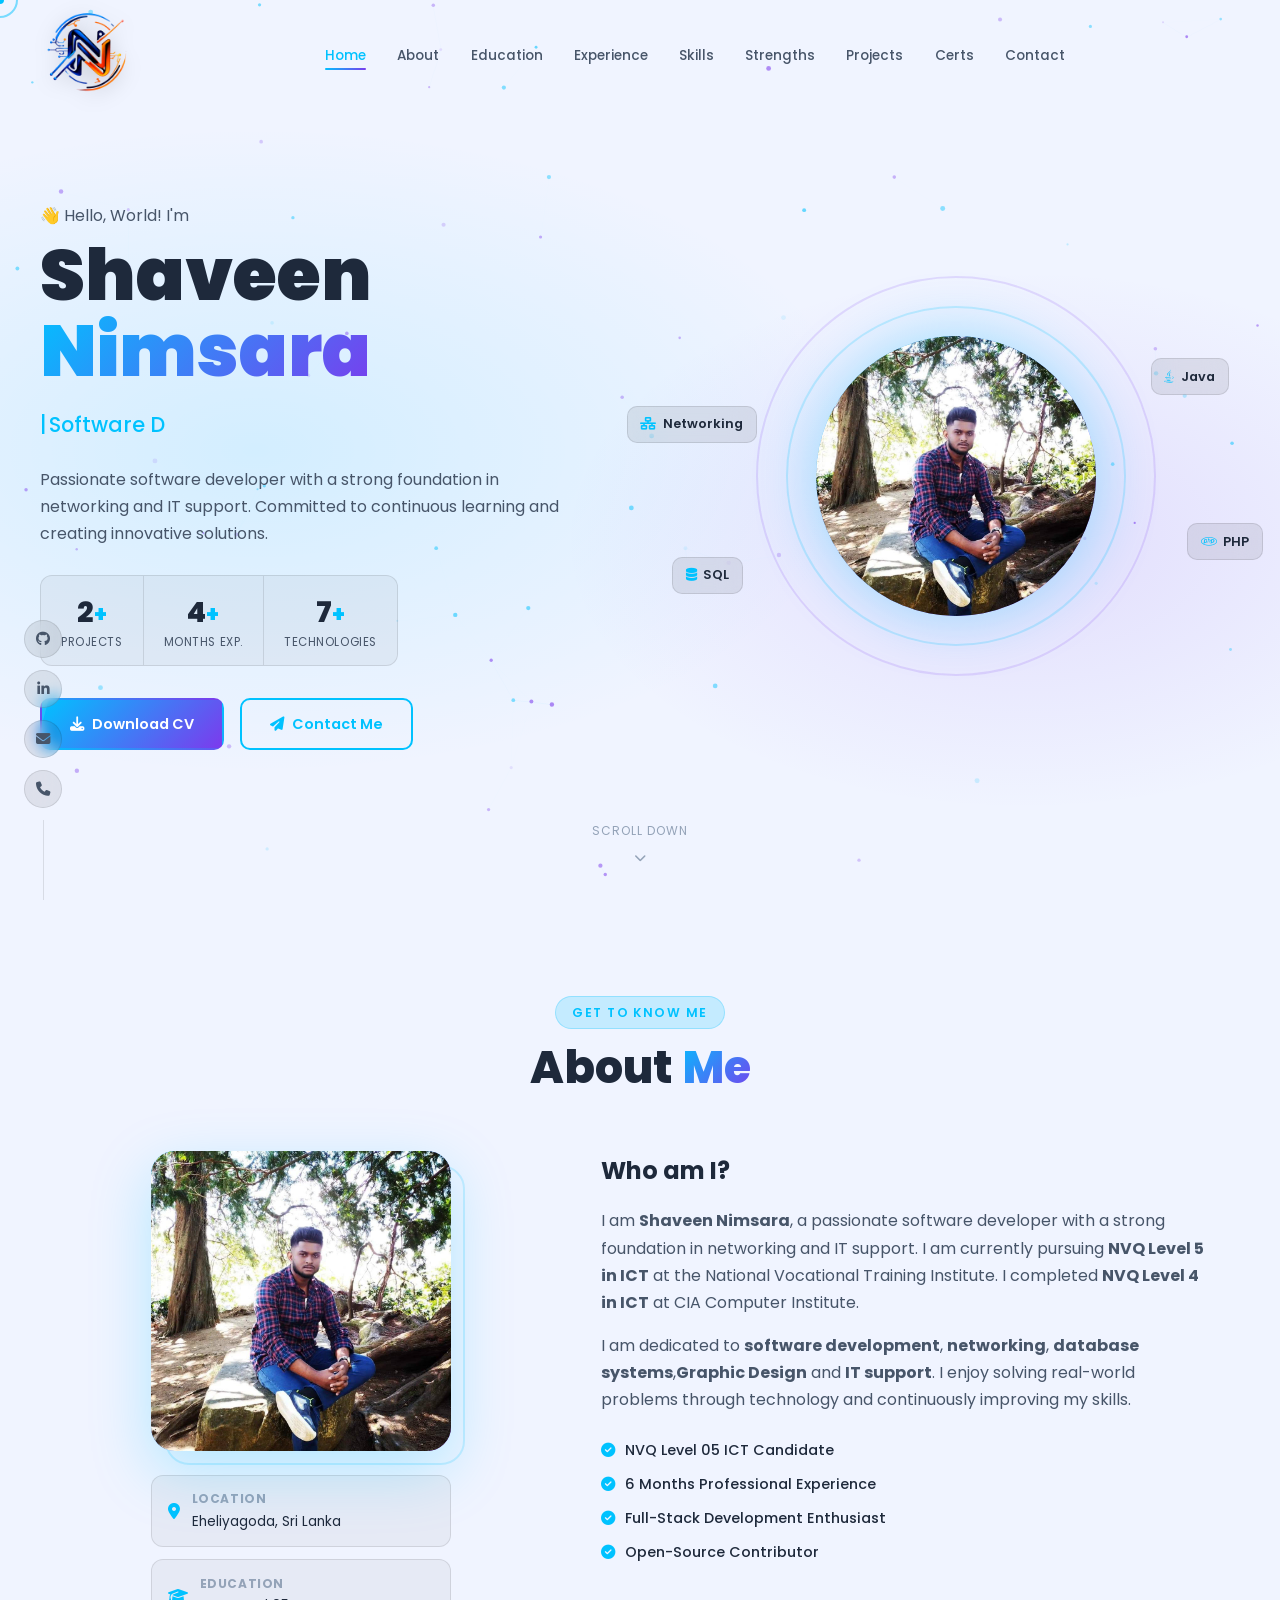
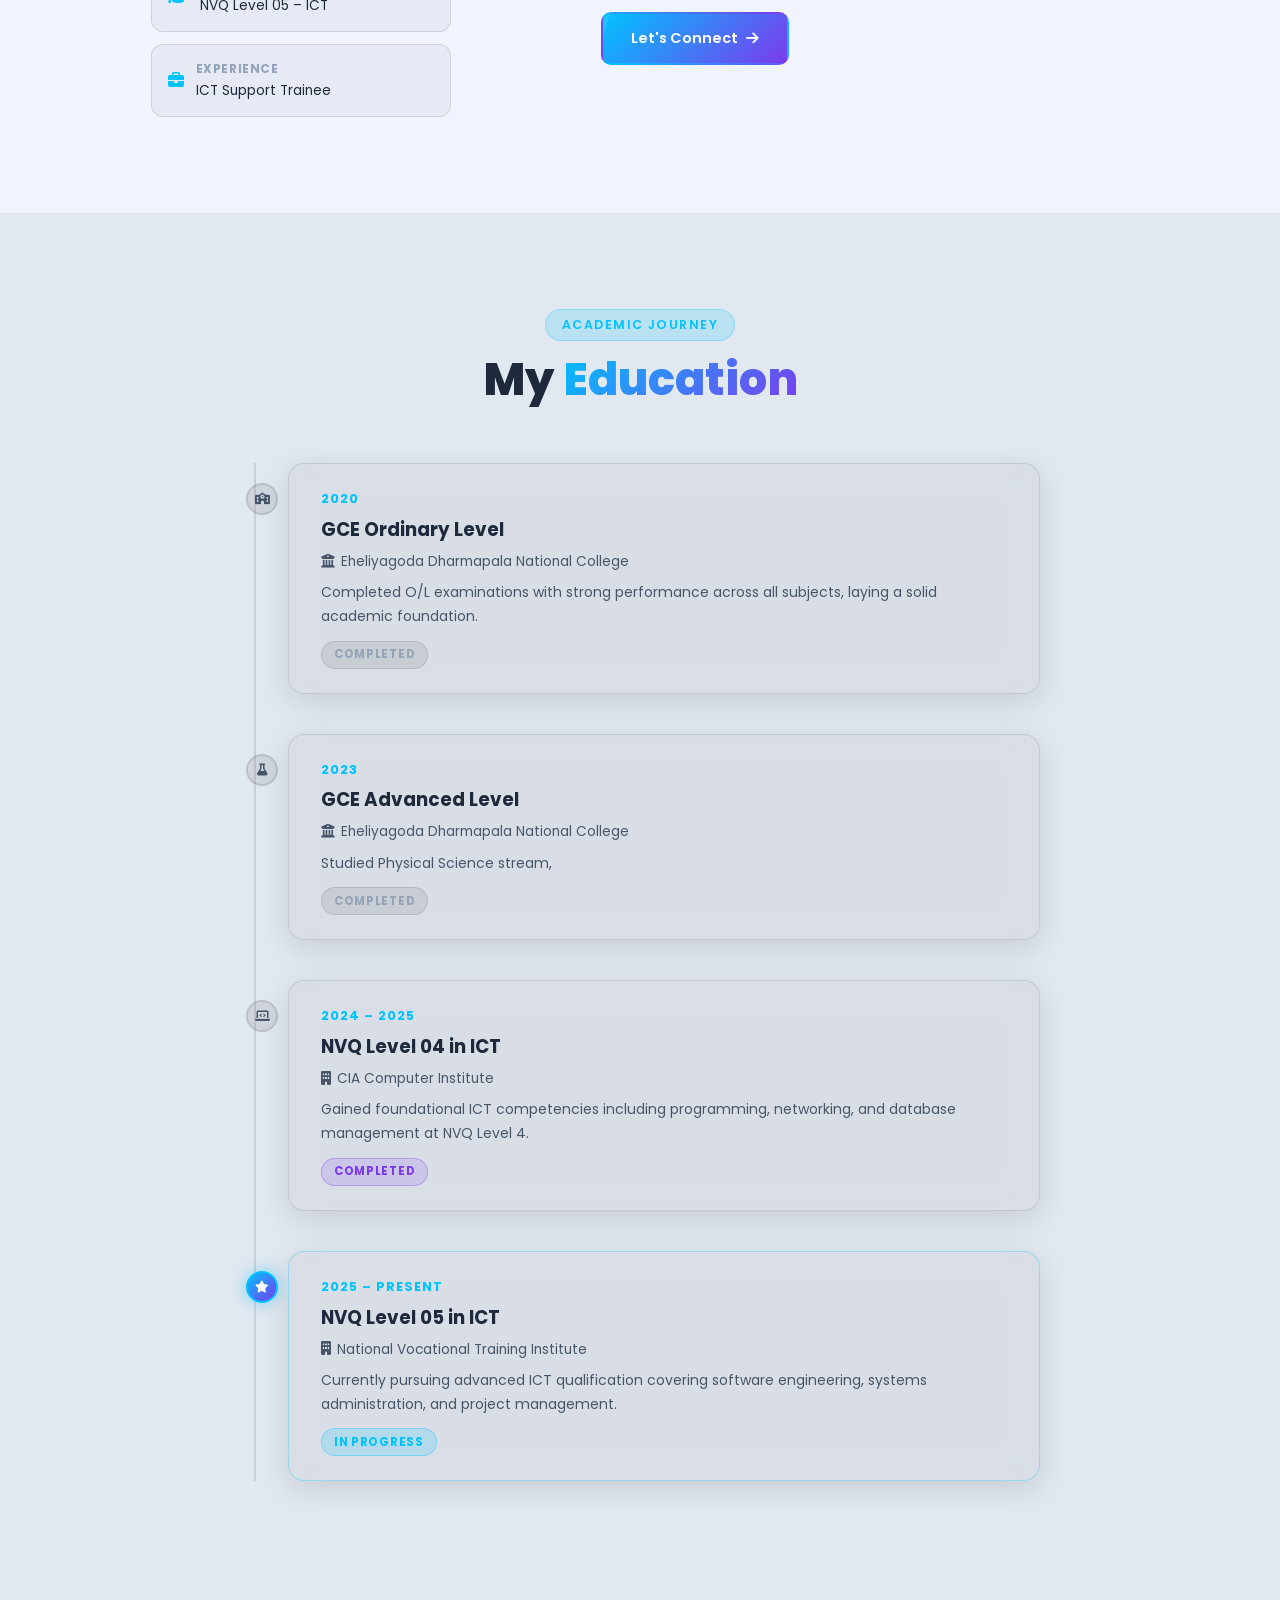
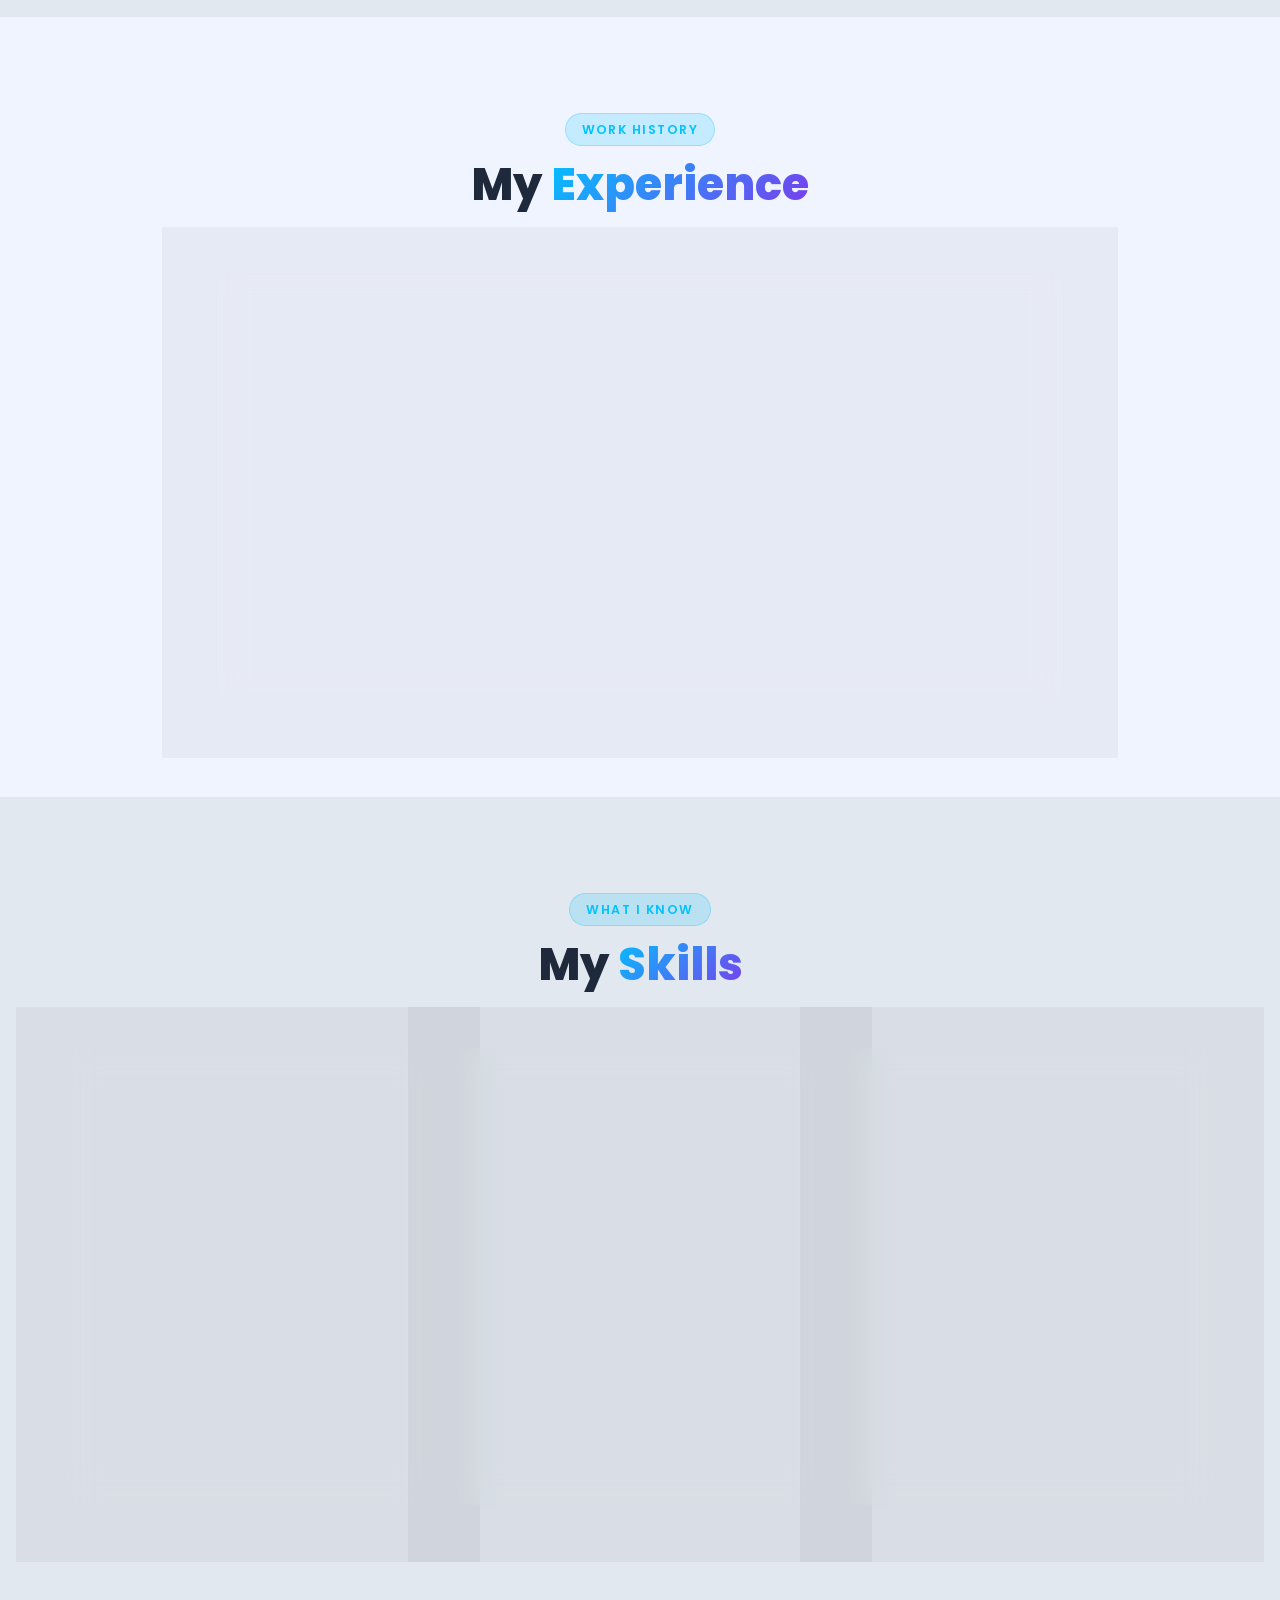
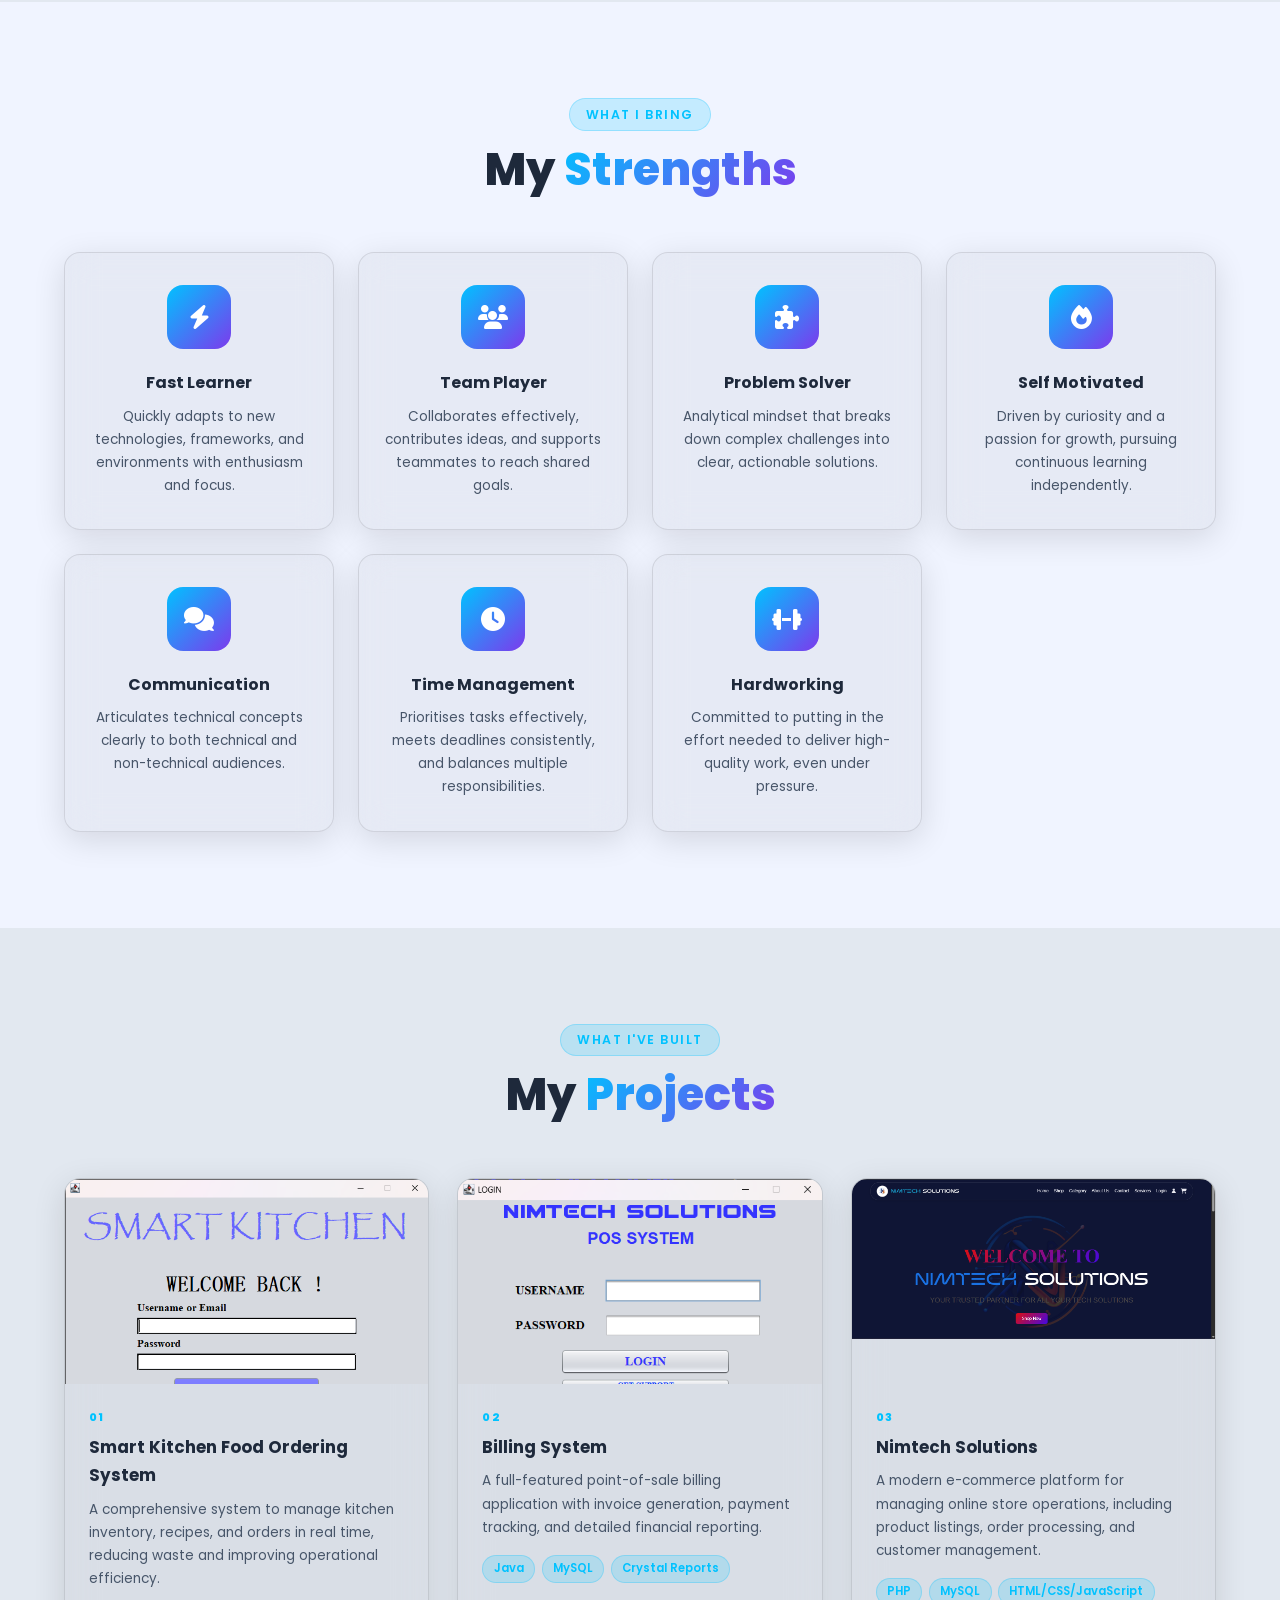
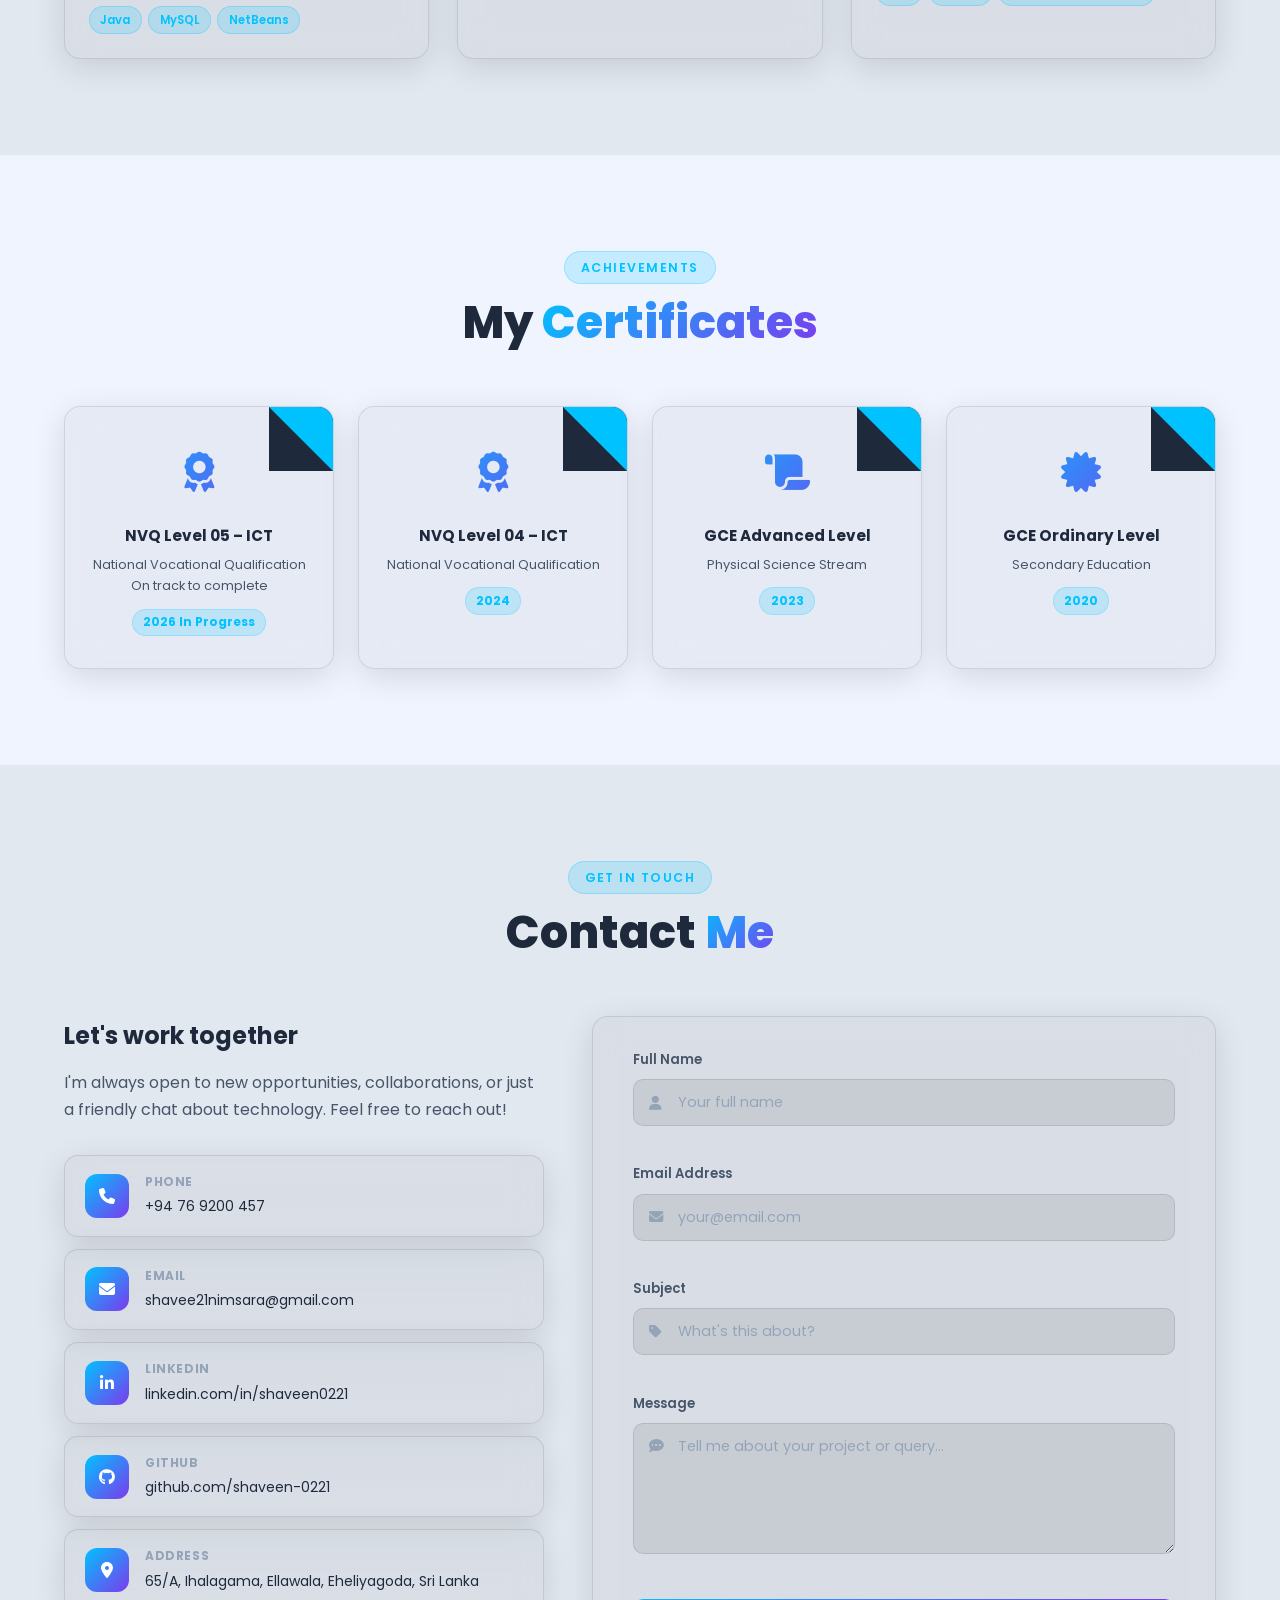
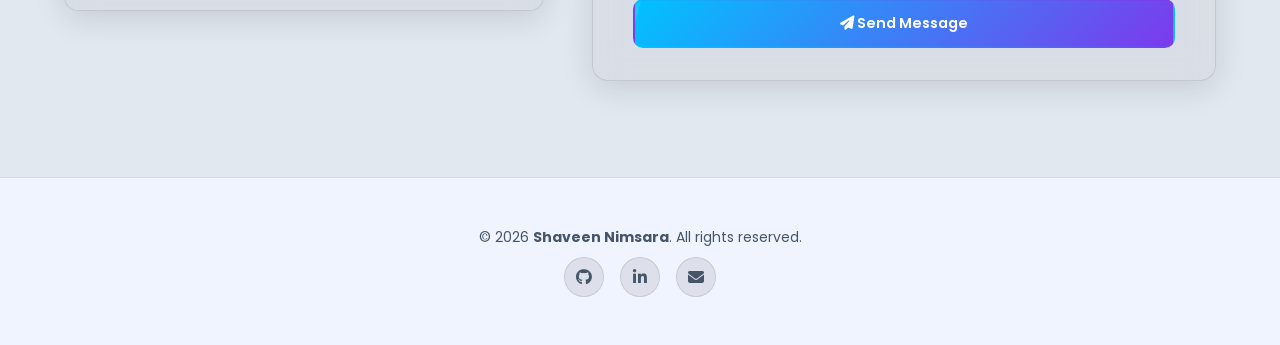
==== commit b48c917a: "Update index.html" ====
--- a/index.html
+++ b/index.html
@@ -3,27 +3,13 @@
 <head>
   <meta charset="UTF-8" />
   <meta name="viewport" content="width=device-width, initial-scale=1.0" />
-
-  <title>Shaveen Nimsara | Software Developer &amp; ICT Professional</title>
-  <meta name="description" content="Shaveen Nimsara is a Sri Lankan software developer and ICT professional specializing in Java, PHP, JavaScript, SQL, networking, databases and IT support." />
+  <meta name="description" content="Shaveen Nimsara – ICT Student, Software Developer & Networking Enthusiast. Portfolio showcasing projects, skills and experience." />
+  <meta name="keywords" content="Shaveen Nimsara, ICT student, software developer, networking, portfolio, Sri Lanka" />
   <meta name="author" content="Shaveen Nimsara" />
-  <meta name="robots" content="index, follow" />
-  <link rel="canonical" href="https://shaveennimsara.vercel.app/" />
-
-  <!-- Open Graph -->
+  <meta property="og:title" content="Shaveen Nimsara | Portfolio" />
+  <meta property="og:description" content="Software Developer | Networking Enthusiast | Graphic Designer" />
   <meta property="og:type" content="website" />
-  <meta property="og:url" content="https://shaveennimsara.vercel.app/" />
-  <meta property="og:title" content="Shaveen Nimsara | Software Developer &amp; ICT Professional" />
-  <meta property="og:description" content="Portfolio of Shaveen Nimsara — software development, networking, databases, graphic design and IT support." />
-  <meta property="og:image" content="https://shaveennimsara.vercel.app/profile-image.jpg" />
-  <meta property="og:image:alt" content="Shaveen Nimsara profile photo" />
-
-  <!-- Twitter / X -->
-  <meta name="twitter:card" content="summary_large_image" />
-  <meta name="twitter:title" content="Shaveen Nimsara | Software Developer &amp; ICT Professional" />
-  <meta name="twitter:description" content="Portfolio of Shaveen Nimsara — software development, networking, databases, graphic design and IT support." />
-  <meta name="twitter:image" content="https://shaveennimsara.vercel.app/profile-image.jpg" />
-  <meta name="twitter:image:alt" content="Shaveen Nimsara profile photo" />
+  <title>Shaveen Nimsara | Portfolio</title>
 
   <!-- Fonts -->
   <link rel="preconnect" href="https://fonts.googleapis.com" />
@@ -33,40 +19,6 @@
   <link rel="stylesheet" href="https://cdnjs.cloudflare.com/ajax/libs/font-awesome/6.5.0/css/all.min.css" />
   <!-- Stylesheet -->
   <link rel="stylesheet" href="style.css" />
-  <link rel="stylesheet" href="style-seo.css" />
-
-  <!-- Structured data: personal portfolio -->
-  <script type="application/ld+json">
-  {
-    "@context": "https://schema.org",
-    "@type": "Person",
-    "name": "Shaveen Nimsara",
-    "url": "https://shaveennimsara.vercel.app/",
-    "jobTitle": "Software Developer",
-    "description": "Software developer and ICT professional specializing in software development, networking, databases, graphic design and IT support.",
-    "address": {
-      "@type": "PostalAddress",
-      "addressLocality": "Eheliyagoda",
-      "addressCountry": "LK"
-    },
-    "sameAs": [
-      "https://github.com/shaveen-0221",
-      "https://www.linkedin.com/in/shaveen0221"
-    ],
-    "knowsAbout": [
-      "Java",
-      "PHP",
-      "JavaScript",
-      "HTML5",
-      "CSS3",
-      "SQL",
-      "MySQL",
-      "Networking",
-      "IT Support",
-      "Graphic Design"
-    ]
-  }
-  </script>
 </head>
 <body>
 
@@ -91,8 +43,8 @@
        FLOATING SOCIAL ICONS
   ═══════════════════════════════════════════ -->
   <div class="social-float" aria-label="Social links">
-    <a href="https://github.com/shaveen-0221" target="_blank" rel="noopener noreferrer me" aria-label="GitHub"><i class="fab fa-github"></i></a>
-    <a href="https://www.linkedin.com/in/shaveen0221" target="_blank" rel="noopener noreferrer me" aria-label="LinkedIn"><i class="fab fa-linkedin-in"></i></a>
+    <a href="https://github.com/shaveen-0221" target="_blank" rel="noopener noreferrer" aria-label="GitHub"><i class="fab fa-github"></i></a>
+    <a href="https://www.linkedin.com/in/shaveen0221" target="_blank" rel="noopener noreferrer" aria-label="LinkedIn"><i class="fab fa-linkedin-in"></i></a>
     <a href="mailto:shavee21nimsara@gmail.com" aria-label="Email"><i class="fas fa-envelope"></i></a>
     <a href="tel:+94769200457" aria-label="Phone"><i class="fas fa-phone"></i></a>
     <div class="social-line" aria-hidden="true"></div>
@@ -130,19 +82,18 @@
   <!-- ═══════════════════════════════════════════
        HERO SECTION
   ═══════════════════════════════════════════ -->
-  <main id="home" class="hero" aria-label="Introduction" itemscope itemtype="https://schema.org/Person">
+  <section id="home" class="hero" aria-label="Hero">
     <canvas id="particleCanvas" aria-hidden="true"></canvas>
 
     <div class="hero-content reveal">
       <div class="hero-text">
         <p class="hero-greeting">👋 Hello, World! I'm</p>
-        <h1 class="hero-name" itemprop="name">Shaveen<br /><span class="gradient-text">Nimsara</span></h1>
-        <p class="hero-seo-subtitle">Software Developer &amp; ICT Professional in Sri Lanka</p>
+        <h1 class="hero-name">Shaveen<br /><span class="gradient-text">Nimsara</span></h1>
         <div class="hero-title">
           <span class="typing-cursor">|</span>
           <span id="typingText" aria-live="polite"></span>
         </div>
-        <p class="hero-intro" itemprop="description">
+        <p class="hero-intro">
           Passionate software developer with a strong foundation in networking and IT support.
           Committed to continuous learning and creating innovative solutions.
         </p>
@@ -176,7 +127,7 @@
         <div class="hero-image-ring" aria-hidden="true"></div>
         <div class="hero-image-ring ring2" aria-hidden="true"></div>
         <div class="hero-avatar" aria-label="Profile photo of Shaveen Nimsara">
-          <img src="profile-image.jpg" alt="Shaveen Nimsara, software developer and ICT professional" class="profile-image hero-profile-image" />
+          <img src="profile-image.jpg" alt="Shaveen Nimsara profile photo" class="profile-image hero-profile-image" />
         </div>
         <div class="hero-badge badge-java"  aria-hidden="true"><i class="fab fa-java"></i> Java</div>
         <div class="hero-badge badge-php"   aria-hidden="true"><i class="fab fa-php"></i> PHP</div>
@@ -189,7 +140,7 @@
       <span>Scroll Down</span>
       <div class="scroll-arrow"><i class="fas fa-chevron-down"></i></div>
     </div>
-  </main>
+  </section>
 
   <!-- ═══════════════════════════════════════════
        ABOUT SECTION
@@ -205,7 +156,7 @@
         <div class="about-image-col reveal">
           <div class="about-img-frame">
             <div class="about-avatar">
-              <img src="profile-image.jpg" alt="Shaveen Nimsara, software developer and ICT professional" class="profile-image about-profile-image" />
+              <img src="profile-image.jpg" alt="Shaveen Nimsara profile photo" class="profile-image about-profile-image" />
             </div>
             <div class="about-img-deco" aria-hidden="true"></div>
           </div>
@@ -569,13 +520,13 @@
       <div class="projects-grid">
 
         <!-- Project 1 -->
-        <article class="project-card glass-card reveal" aria-labelledby="project-smart-kitchen-title">
+        <article class="project-card glass-card reveal" aria-label="Smart Kitchen Food Ordering System">
           <div class="project-img">
-            <img src="img/smartkitchen.png" alt="Smart Kitchen Food Ordering System developed with Java and MySQL" class="project-image" />
+            <img src="img/smartkitchen.png" alt="Smart Kitchen Food Ordering System" class="project-image" />
           </div>
           <div class="project-body">
             <div class="project-number" aria-hidden="true">01</div>
-            <h3 id="project-smart-kitchen-title" class="project-title">Smart Kitchen Food Ordering System</h3>
+            <h3 class="project-title">Smart Kitchen Food Ordering System</h3>
             <p class="project-desc">A comprehensive system to manage kitchen inventory, recipes, and orders in real time, reducing waste and improving operational efficiency.</p>
             <div class="project-tags" aria-label="Technologies used">
               <span class="tag">Java</span>
@@ -586,13 +537,13 @@
         </article>
 
         <!-- Project 2 -->
-        <article class="project-card glass-card reveal" aria-labelledby="project-billing-title">
+        <article class="project-card glass-card reveal" aria-label="Billing System">
           <div class="project-img">
-             <img src="img/billing-system.png" alt="Java and MySQL billing system with invoice reporting" class="project-image" />
+             <img src="img/billing-system.png" alt="Billing System" class="project-image" />
             </div>
           <div class="project-body">
             <div class="project-number" aria-hidden="true">02</div>
-            <h3 id="project-billing-title" class="project-title">Billing System</h3>
+            <h3 class="project-title">Billing System</h3>
             <p class="project-desc">A full-featured point-of-sale billing application with invoice generation, payment tracking, and detailed financial reporting.</p>
             <div class="project-tags" aria-label="Technologies used">
               <span class="tag">Java</span>
@@ -602,13 +553,13 @@
           </div>
         </article>
         <!-- Project 3 -->
-        <article class="project-card glass-card reveal" aria-labelledby="project-nimtech-title">
+        <article class="project-card glass-card reveal" aria-label="Online Store">
           <div class="project-img">
-            <img src="img/nimtechweb.png" alt="Nimtech Solutions e-commerce platform" class="project-image" />
+            <img src="img/nimtechweb.png" alt="Online Store " class="project-image" />
           </div>
           <div class="project-body">
             <div class="project-number" aria-hidden="true">03</div>
-            <h3 id="project-nimtech-title" class="project-title">Nimtech Solutions</h3>
+            <h3 class="project-title">Nimtech Solutions</h3>
             <p class="project-desc">A modern e-commerce platform for managing online store operations, including product listings, order processing, and customer management.</p>
             <div class="project-tags" aria-label="Technologies used">
               <span class="tag">PHP</span>
@@ -715,14 +666,14 @@
                 <span>shavee21nimsara@gmail.com</span>
               </div>
             </a>
-            <a href="https://www.linkedin.com/in/shaveen0221" target="_blank" rel="noopener noreferrer me" class="contact-item glass-card" aria-label="LinkedIn profile">
+            <a href="https://www.linkedin.com/in/shaveen0221" target="_blank" rel="noopener noreferrer" class="contact-item glass-card" aria-label="LinkedIn profile">
               <div class="contact-item-icon"><i class="fab fa-linkedin-in" aria-hidden="true"></i></div>
               <div>
                 <strong>LinkedIn</strong>
                 <span>linkedin.com/in/shaveen0221</span>
               </div>
             </a>
-            <a href="https://github.com/shaveen-0221" target="_blank" rel="noopener noreferrer me" class="contact-item glass-card" aria-label="GitHub profile">
+            <a href="https://github.com/shaveen-0221" target="_blank" rel="noopener noreferrer" class="contact-item glass-card" aria-label="GitHub profile">
               <div class="contact-item-icon"><i class="fab fa-github" aria-hidden="true"></i></div>
               <div>
                 <strong>GitHub</strong>
@@ -733,7 +684,7 @@
               <div class="contact-item-icon"><i class="fas fa-map-marker-alt" aria-hidden="true"></i></div>
               <div>
                 <strong>Address</strong>
-                <span>Eheliyagoda, Sri Lanka</span>
+                <span>65/A, Ihalagama, Ellawala, Eheliyagoda, Sri Lanka</span>
               </div>
             </div>
           </div>
@@ -741,7 +692,7 @@
 
         <!-- Form -->
         <div class="contact-form-wrap reveal">
-          <form class="contact-form glass-card" id="contactForm" method="post" novalidate aria-label="Contact form">
+          <form class="contact-form glass-card" id="contactForm" novalidate aria-label="Contact form">
             <div class="form-group">
               <label for="fname">Full Name</label>
               <div class="input-wrap">
@@ -796,8 +747,8 @@
      
       <p class="footer-copy">© 2026 <strong>Shaveen Nimsara</strong>. All rights reserved.</p>
       <div class="footer-links" aria-label="Footer social links">
-        <a href="https://github.com/shaveen-0221" target="_blank" rel="noopener noreferrer me" aria-label="GitHub"><i class="fab fa-github"></i></a>
-        <a href="https://www.linkedin.com/in/shaveen0221" target="_blank" rel="noopener noreferrer me" aria-label="LinkedIn"><i class="fab fa-linkedin-in"></i></a>
+        <a href="https://github.com/shaveen-0221" target="_blank" rel="noopener noreferrer" aria-label="GitHub"><i class="fab fa-github"></i></a>
+        <a href="https://www.linkedin.com/in/shaveen0221" target="_blank" rel="noopener noreferrer" aria-label="LinkedIn"><i class="fab fa-linkedin-in"></i></a>
         <a href="mailto:shavee21nimsara@gmail.com" aria-label="Email"><i class="fas fa-envelope"></i></a>
       </div>
     </div>
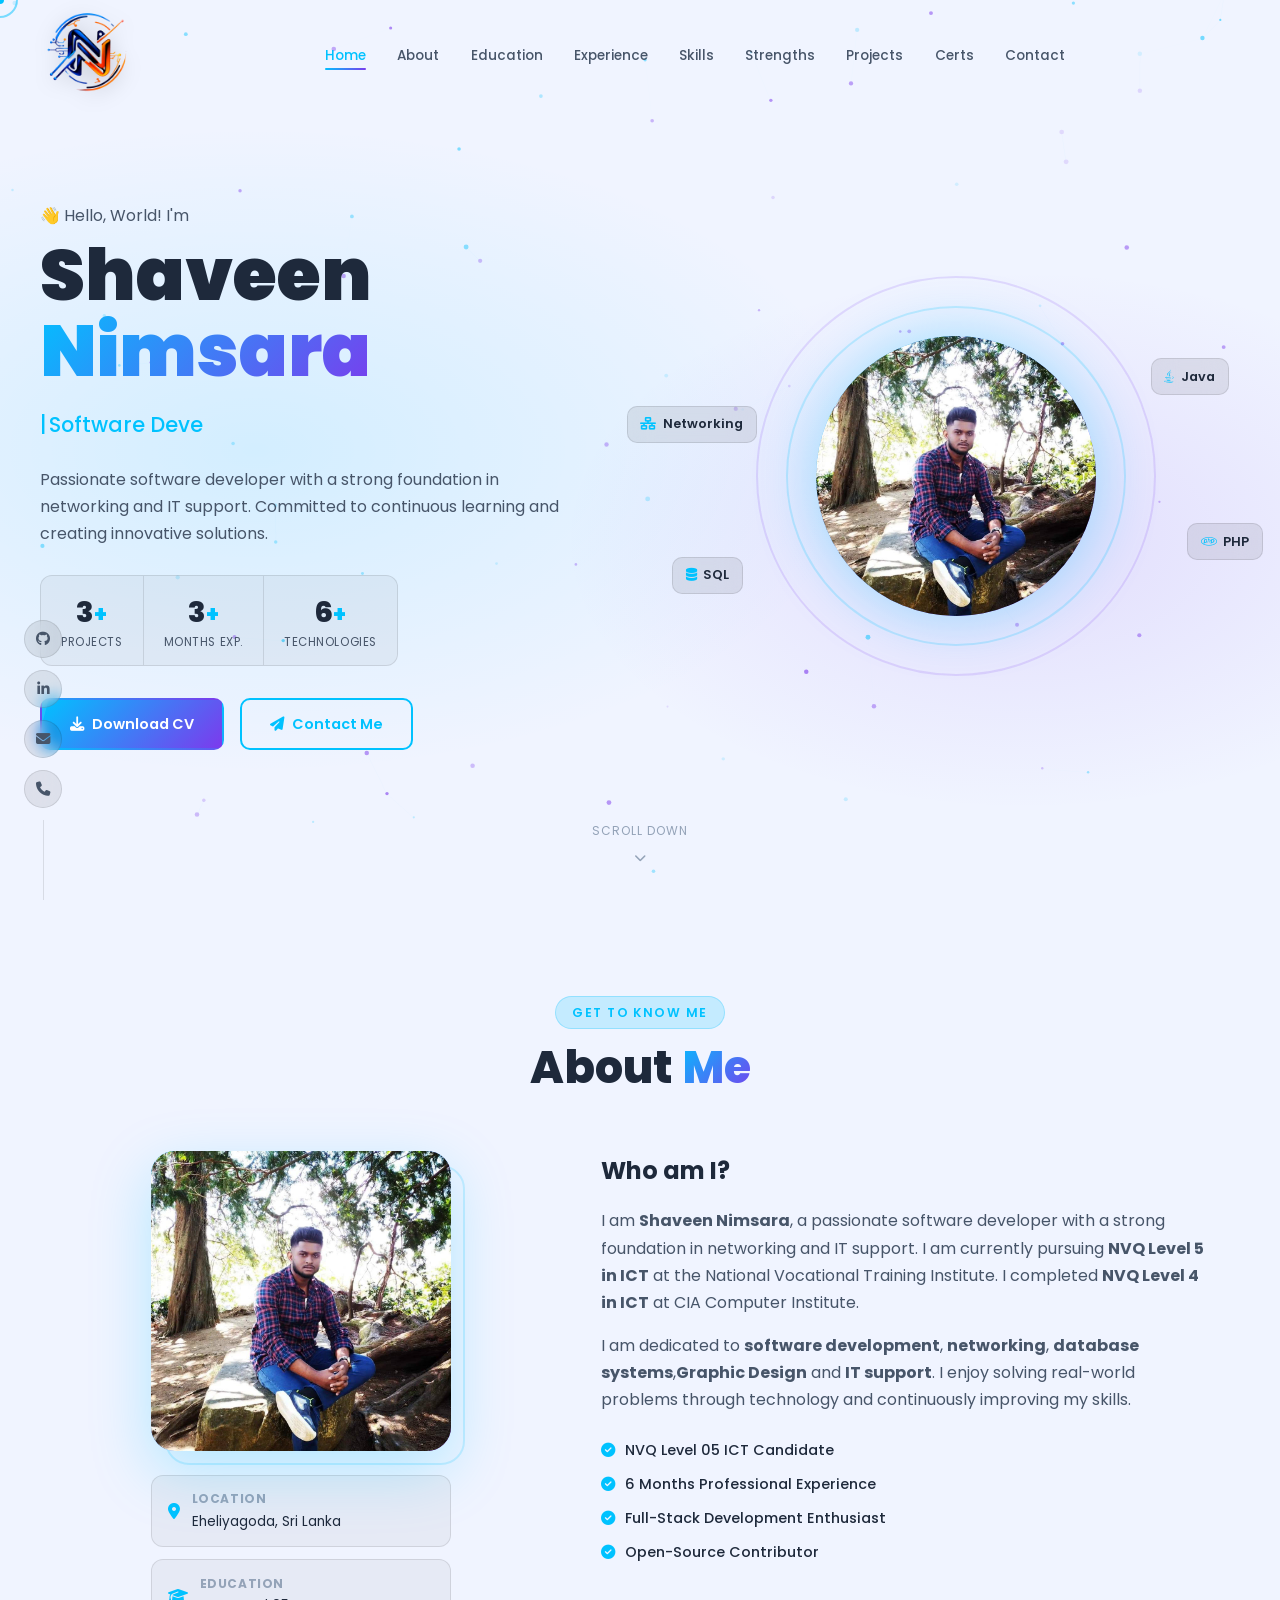
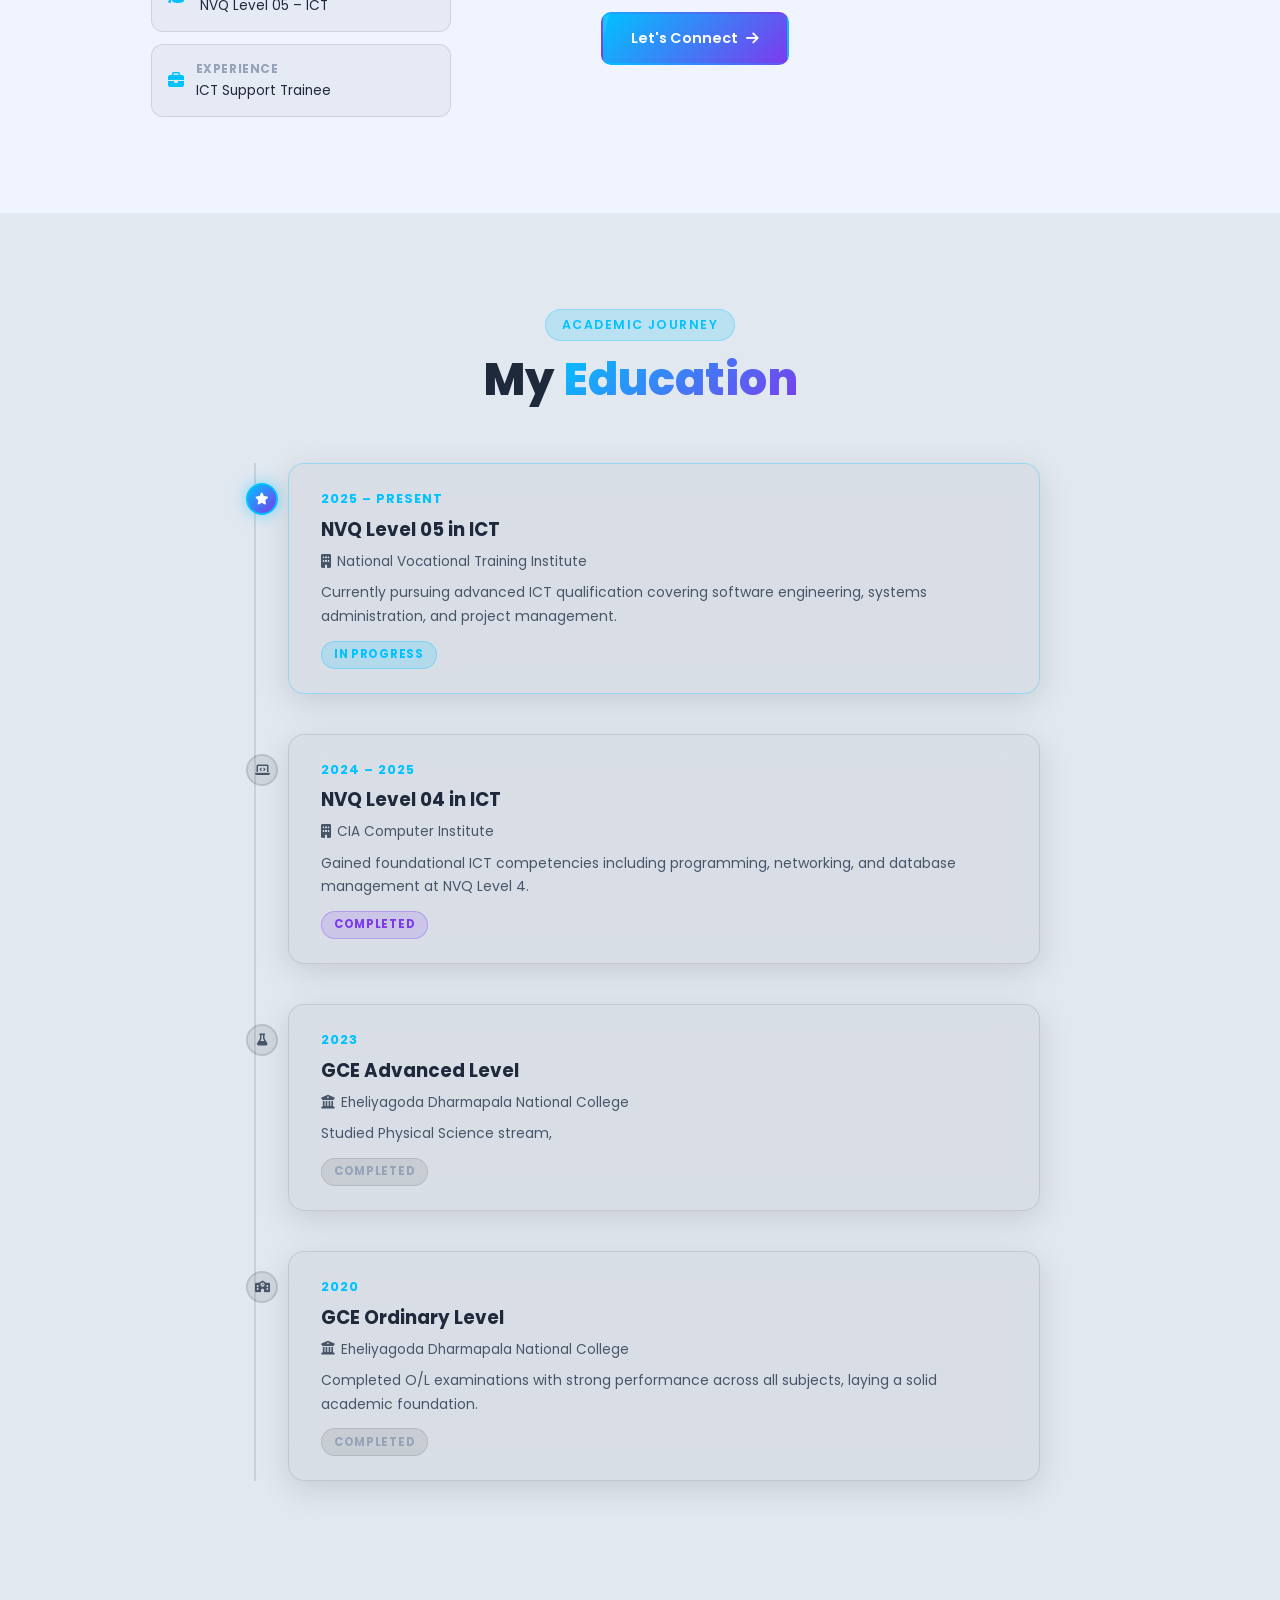
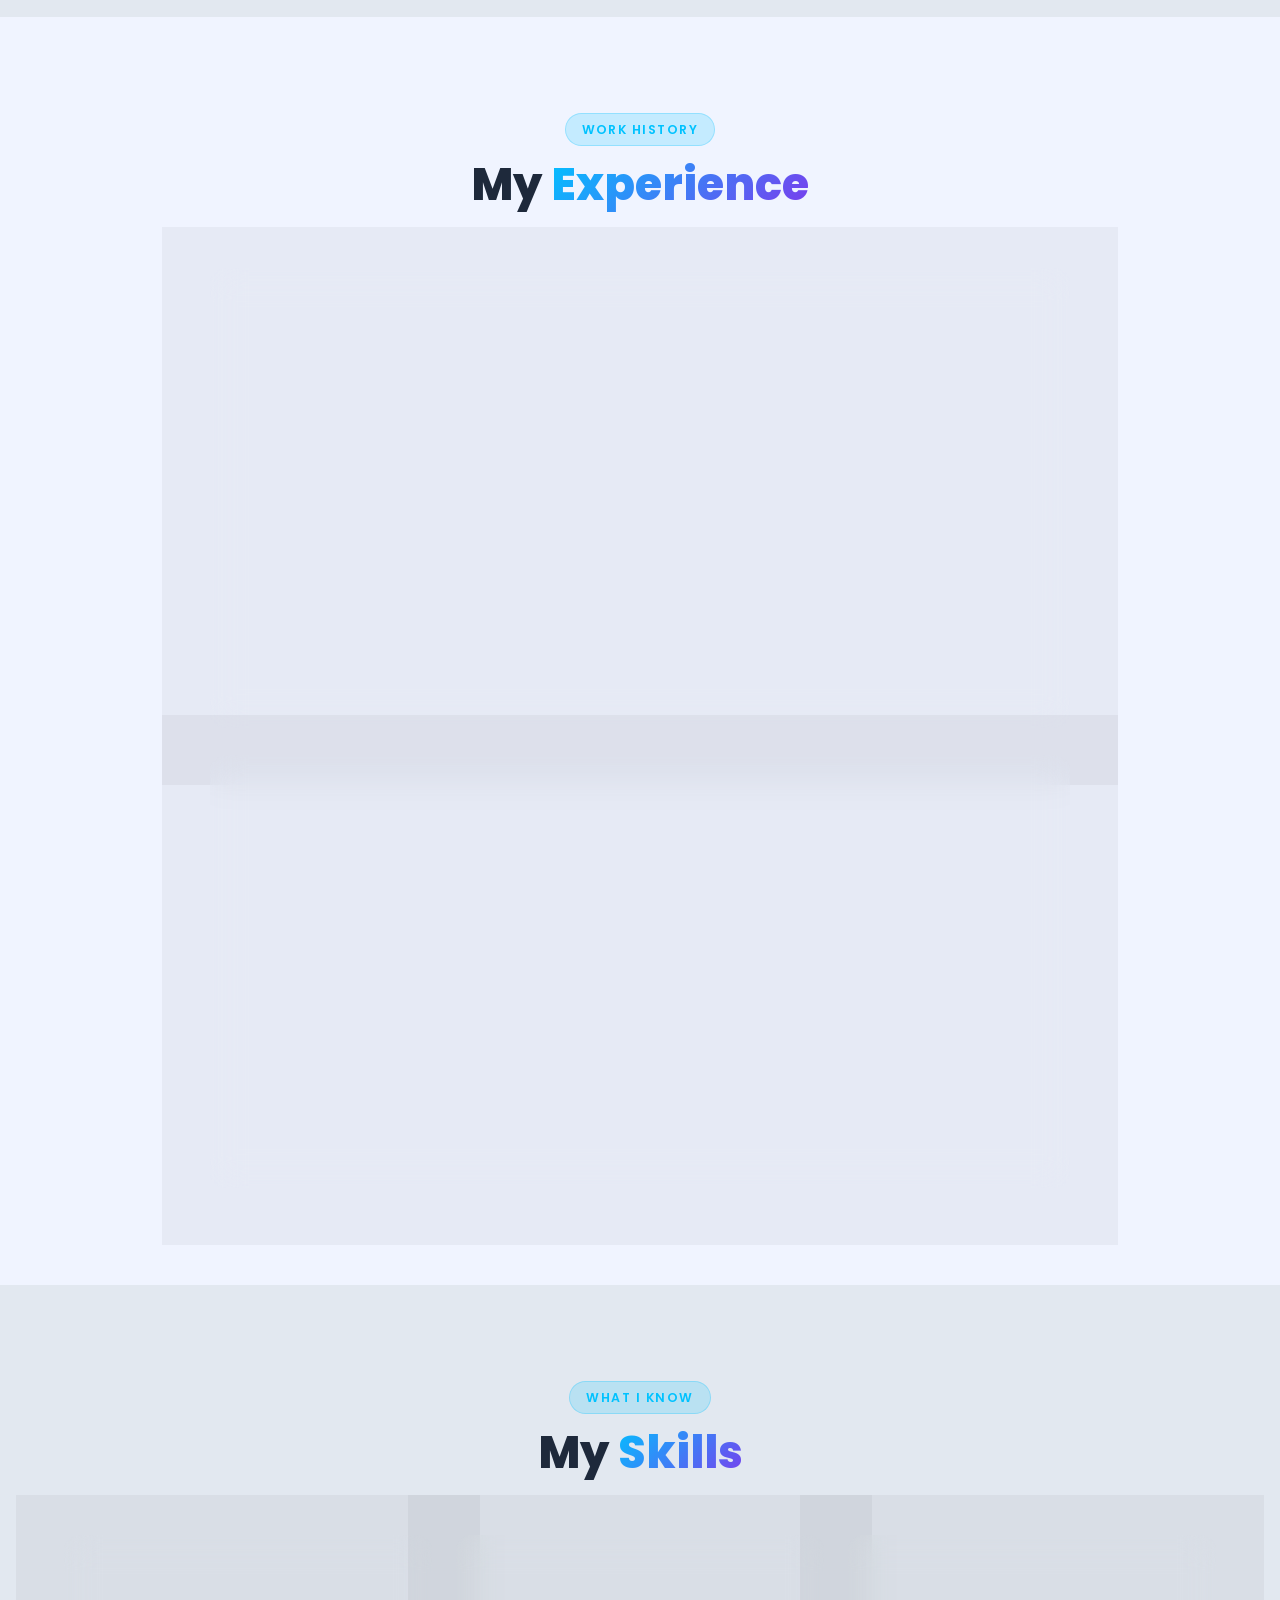
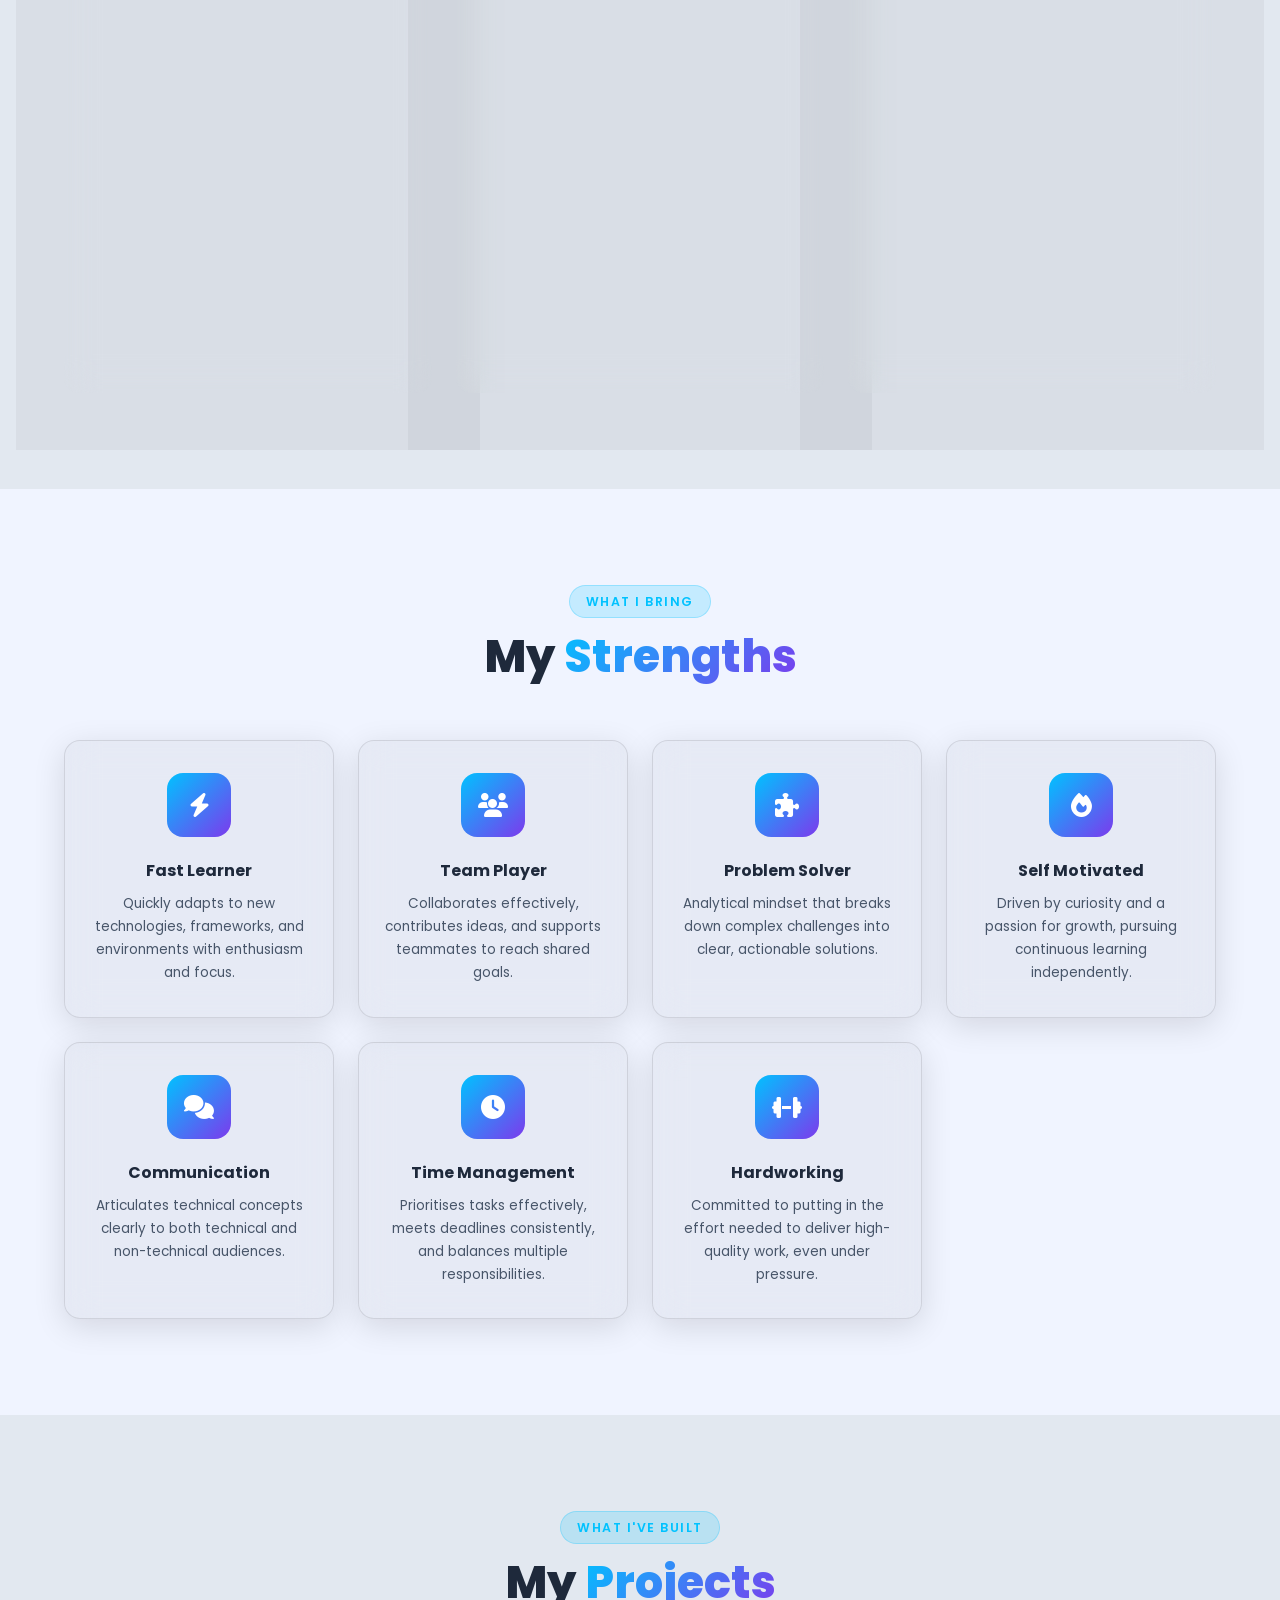
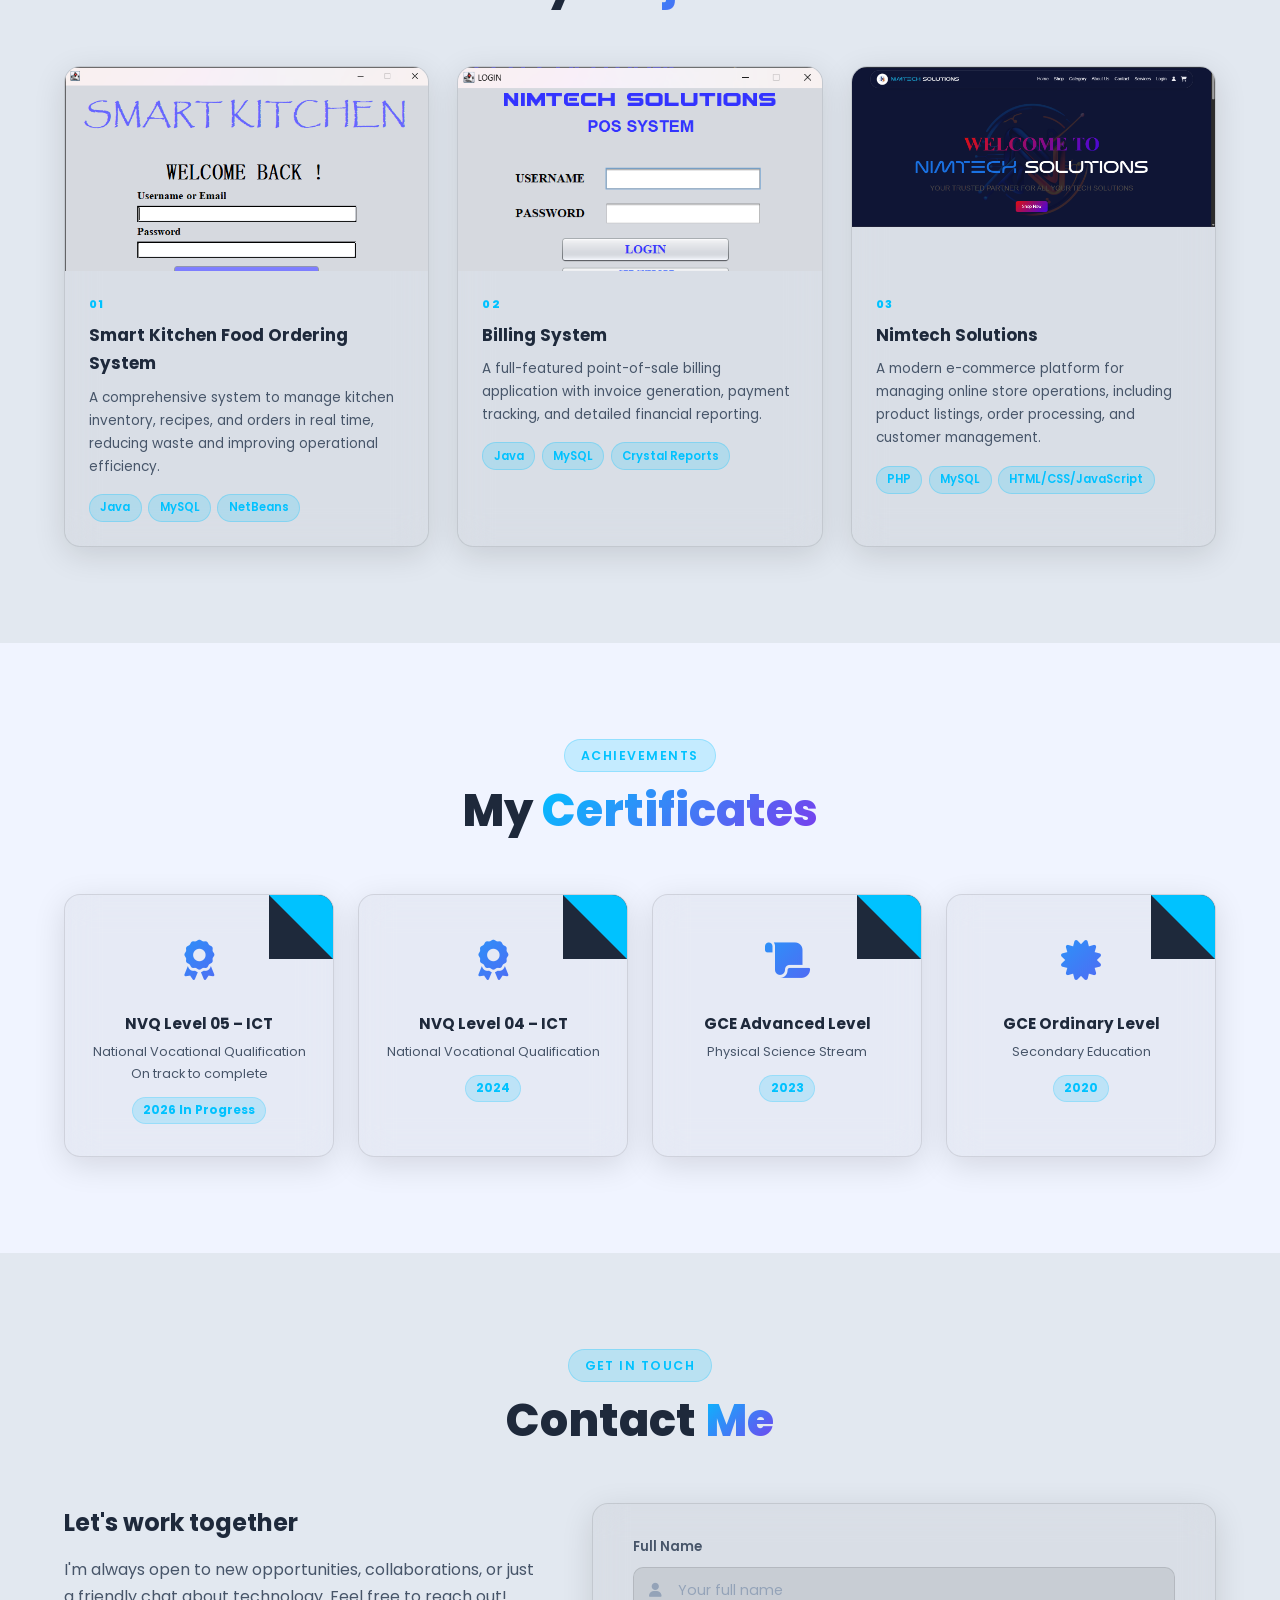
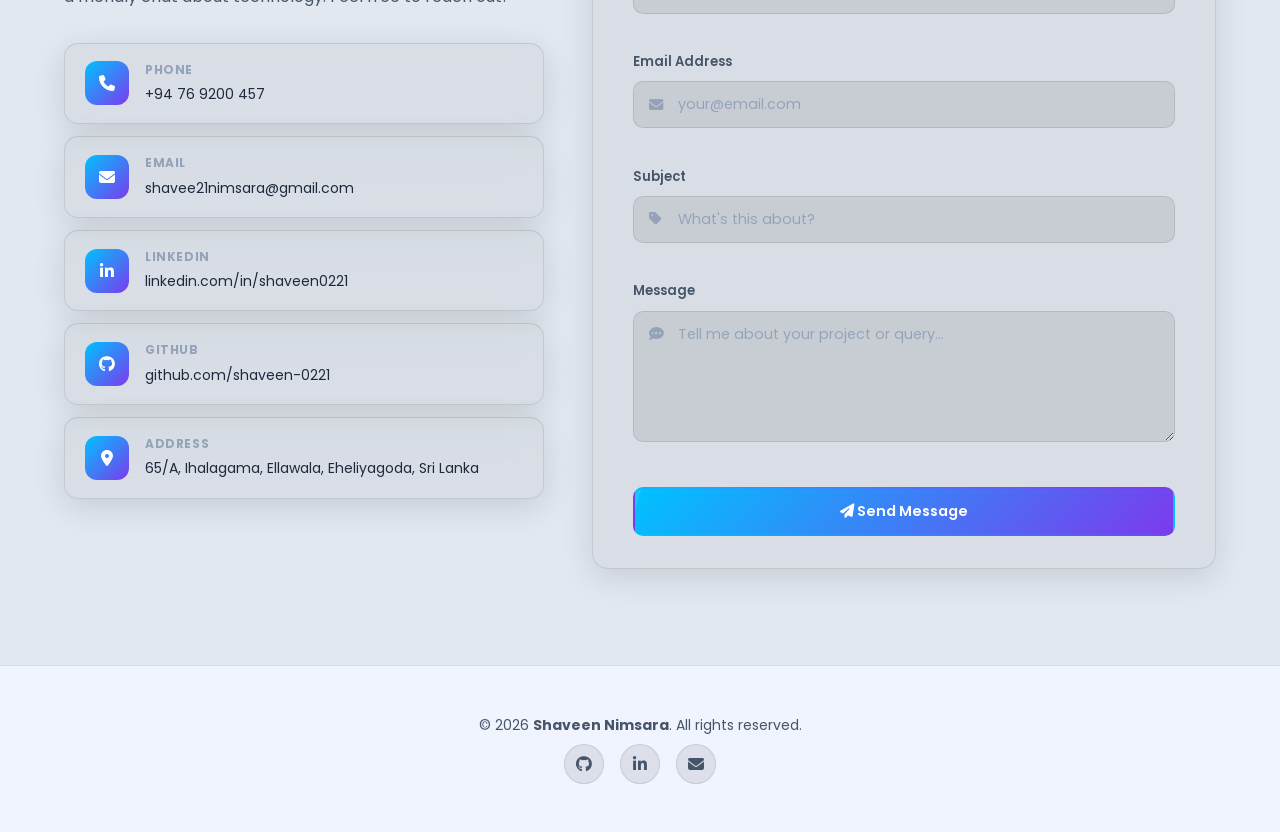
==== commit 1b231281: "Update index.html" ====
--- a/index.html
+++ b/index.html
@@ -99,7 +99,7 @@
         </p>
         <div class="hero-stats">
           <div class="stat-item">
-            <span class="stat-num" data-target="3">0</span><span class="stat-plus">+</span>
+            <span class="stat-num" data-target="6">0</span><span class="stat-plus">+</span>
             <span class="stat-label">Projects</span>
           </div>
           <div class="stat-divider" aria-hidden="true"></div>
@@ -222,13 +222,25 @@
       <div class="timeline" role="list">
 
         <div class="timeline-item reveal" role="listitem">
-          <div class="timeline-dot" aria-hidden="true"><i class="fas fa-school"></i></div>
+          <div class="timeline-dot active" aria-hidden="true"><i class="fas fa-star"></i></div>
+          <div class="timeline-card glass-card active-card">
+            <div class="timeline-year">2025 – Present</div>
+            <h3 class="timeline-title">NVQ Level 05 in ICT</h3>
+            <p class="timeline-institution"><i class="fas fa-building" aria-hidden="true"></i> National Vocational Training Institute</p>
+            <p class="timeline-desc">Currently pursuing advanced ICT qualification covering software engineering, systems administration, and project management.</p>
+            <div class="timeline-badge active">In Progress</div>
+          </div>
+        </div>
+
+
+        <div class="timeline-item reveal" role="listitem">
+          <div class="timeline-dot" aria-hidden="true"><i class="fas fa-laptop-code"></i></div>
           <div class="timeline-card glass-card">
-            <div class="timeline-year">2020</div>
-            <h3 class="timeline-title">GCE Ordinary Level</h3>
-            <p class="timeline-institution"><i class="fas fa-university" aria-hidden="true"></i> Eheliyagoda Dharmapala National College</p>
-            <p class="timeline-desc">Completed O/L examinations with strong performance across all subjects, laying a solid academic foundation.</p>
-            <div class="timeline-badge">Completed</div>
+            <div class="timeline-year">2024 – 2025</div>
+            <h3 class="timeline-title">NVQ Level 04 in ICT</h3>
+            <p class="timeline-institution"><i class="fas fa-building" aria-hidden="true"></i> CIA Computer Institute</p>
+            <p class="timeline-desc">Gained foundational ICT competencies including programming, networking, and database management at NVQ Level 4.</p>
+            <div class="timeline-badge completed">Completed</div>
           </div>
         </div>
 
@@ -244,26 +256,16 @@
         </div>
 
         <div class="timeline-item reveal" role="listitem">
-          <div class="timeline-dot" aria-hidden="true"><i class="fas fa-laptop-code"></i></div>
+          <div class="timeline-dot" aria-hidden="true"><i class="fas fa-school"></i></div>
           <div class="timeline-card glass-card">
-            <div class="timeline-year">2024 – 2025</div>
-            <h3 class="timeline-title">NVQ Level 04 in ICT</h3>
-            <p class="timeline-institution"><i class="fas fa-building" aria-hidden="true"></i> CIA Computer Institute</p>
-            <p class="timeline-desc">Gained foundational ICT competencies including programming, networking, and database management at NVQ Level 4.</p>
-            <div class="timeline-badge completed">Completed</div>
-          </div>
-        </div>
-
-        <div class="timeline-item reveal" role="listitem">
-          <div class="timeline-dot active" aria-hidden="true"><i class="fas fa-star"></i></div>
-          <div class="timeline-card glass-card active-card">
-            <div class="timeline-year">2025 – Present</div>
-            <h3 class="timeline-title">NVQ Level 05 in ICT</h3>
-            <p class="timeline-institution"><i class="fas fa-building" aria-hidden="true"></i> National Vocational Training Institute</p>
-            <p class="timeline-desc">Currently pursuing advanced ICT qualification covering software engineering, systems administration, and project management.</p>
-            <div class="timeline-badge active">In Progress</div>
-          </div>
-        </div>
+            <div class="timeline-year">2020</div>
+            <h3 class="timeline-title">GCE Ordinary Level</h3>
+            <p class="timeline-institution"><i class="fas fa-university" aria-hidden="true"></i> Eheliyagoda Dharmapala National College</p>
+            <p class="timeline-desc">Completed O/L examinations with strong performance across all subjects, laying a solid academic foundation.</p>
+            <div class="timeline-badge">Completed</div>
+          </div>
+        </div>
+
 
       </div>
     </div>
@@ -278,14 +280,60 @@
         <span class="section-tag">Work History</span>
         <h2 id="experience-heading" class="section-title">My <span class="gradient-text">Experience</span></h2>
       </div>
-
+      <div class="exp-card glass-card reveal">
+        <div class="exp-header">
+          <div class="exp-logo" aria-hidden="true">
+            <i class="fas fa-chalkboard-teacher"></i>
+          </div>
+          <div class="exp-info">
+            <h3 class="exp-title">ICT  Trainer</h3>
+            <p class="exp-company">University of Vocational Technology - Human Resources Development Center</p>
+            <p class="exp-duration"><i class="fas fa-calendar-alt" aria-hidden="true"></i> Present</p>
+          </div>
+          <div class="exp-duration-badge">Current</div>
+        </div>
+        <div class="exp-body">
+          <p class="exp-desc">Supporting learners through practical ICT training and providing technical assistance in a learning environment.</p>
+          <ul class="exp-responsibilities" aria-label="Responsibilities">
+            <li>
+              <div class="resp-icon" aria-hidden="true"><i class="fas fa-chalkboard-teacher"></i></div>
+              <div>
+                <strong>ICT Training</strong>
+                <span>Deliver practical guidance on ICT concepts, tools, and digital skills.</span>
+              </div>
+            </li>
+            <li>
+              <div class="resp-icon" aria-hidden="true"><i class="fas fa-headset"></i></div>
+              <div>
+                <strong>ICT Support</strong>
+                <span>Assist learners with technical issues during practical sessions and coursework.</span>
+              </div>
+            </li>
+            <li>
+              <div class="resp-icon" aria-hidden="true"><i class="fas fa-wrench"></i></div>
+              <div>
+                <strong>Repair and Maintenance</strong>
+                <span>Perform routine maintenance and repairs on IT equipment and systems.</span>
+              </div>
+            </li>
+            <li>
+              <div class="resp-icon" aria-hidden="true"><i class="fas fa-clipboard-check"></i></div>
+              <div>
+                <strong>Inspection Knowledge Assessment</strong>
+                <span>Conduct assessments to evaluate learners' understanding of inspection procedures and safety protocols.</span>
+              </div>
+            </li>
+          </ul>
+        </div>
+      </div>
+      <br>
       <div class="exp-card glass-card reveal">
         <div class="exp-header">
           <div class="exp-logo" aria-hidden="true">
             <i class="fas fa-leaf"></i>
           </div>
           <div class="exp-info">
-            <h3 class="exp-title">ICT Support Trainee</h3>
+            <h3 class="exp-title">ICT  Trainee</h3>
             <p class="exp-company">Sri Lanka Tea Board – Ratnapura Regional Office</p>
             <p class="exp-duration"><i class="fas fa-calendar-alt" aria-hidden="true"></i> September 2024 – March 2025</p>
           </div>
@@ -325,7 +373,6 @@
           </ul>
         </div>
       </div>
-
     </div>
   </section>
 
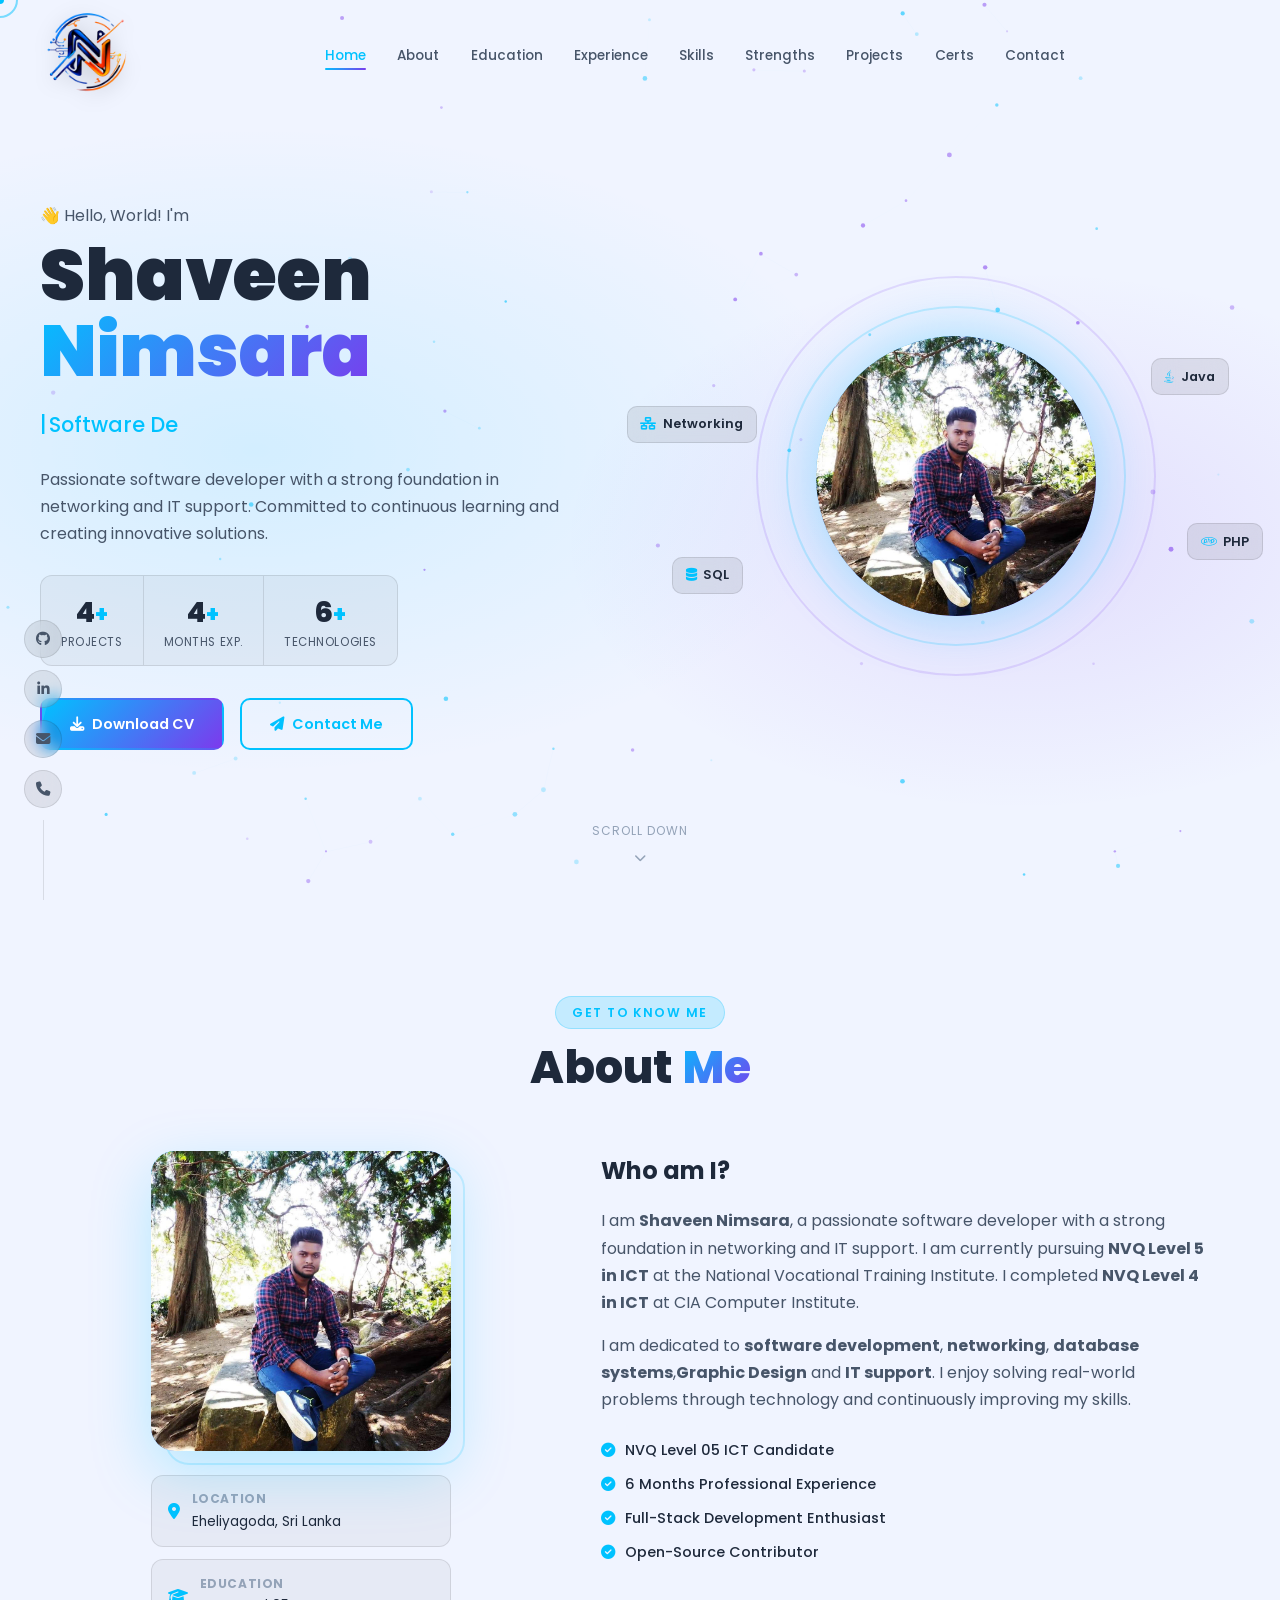
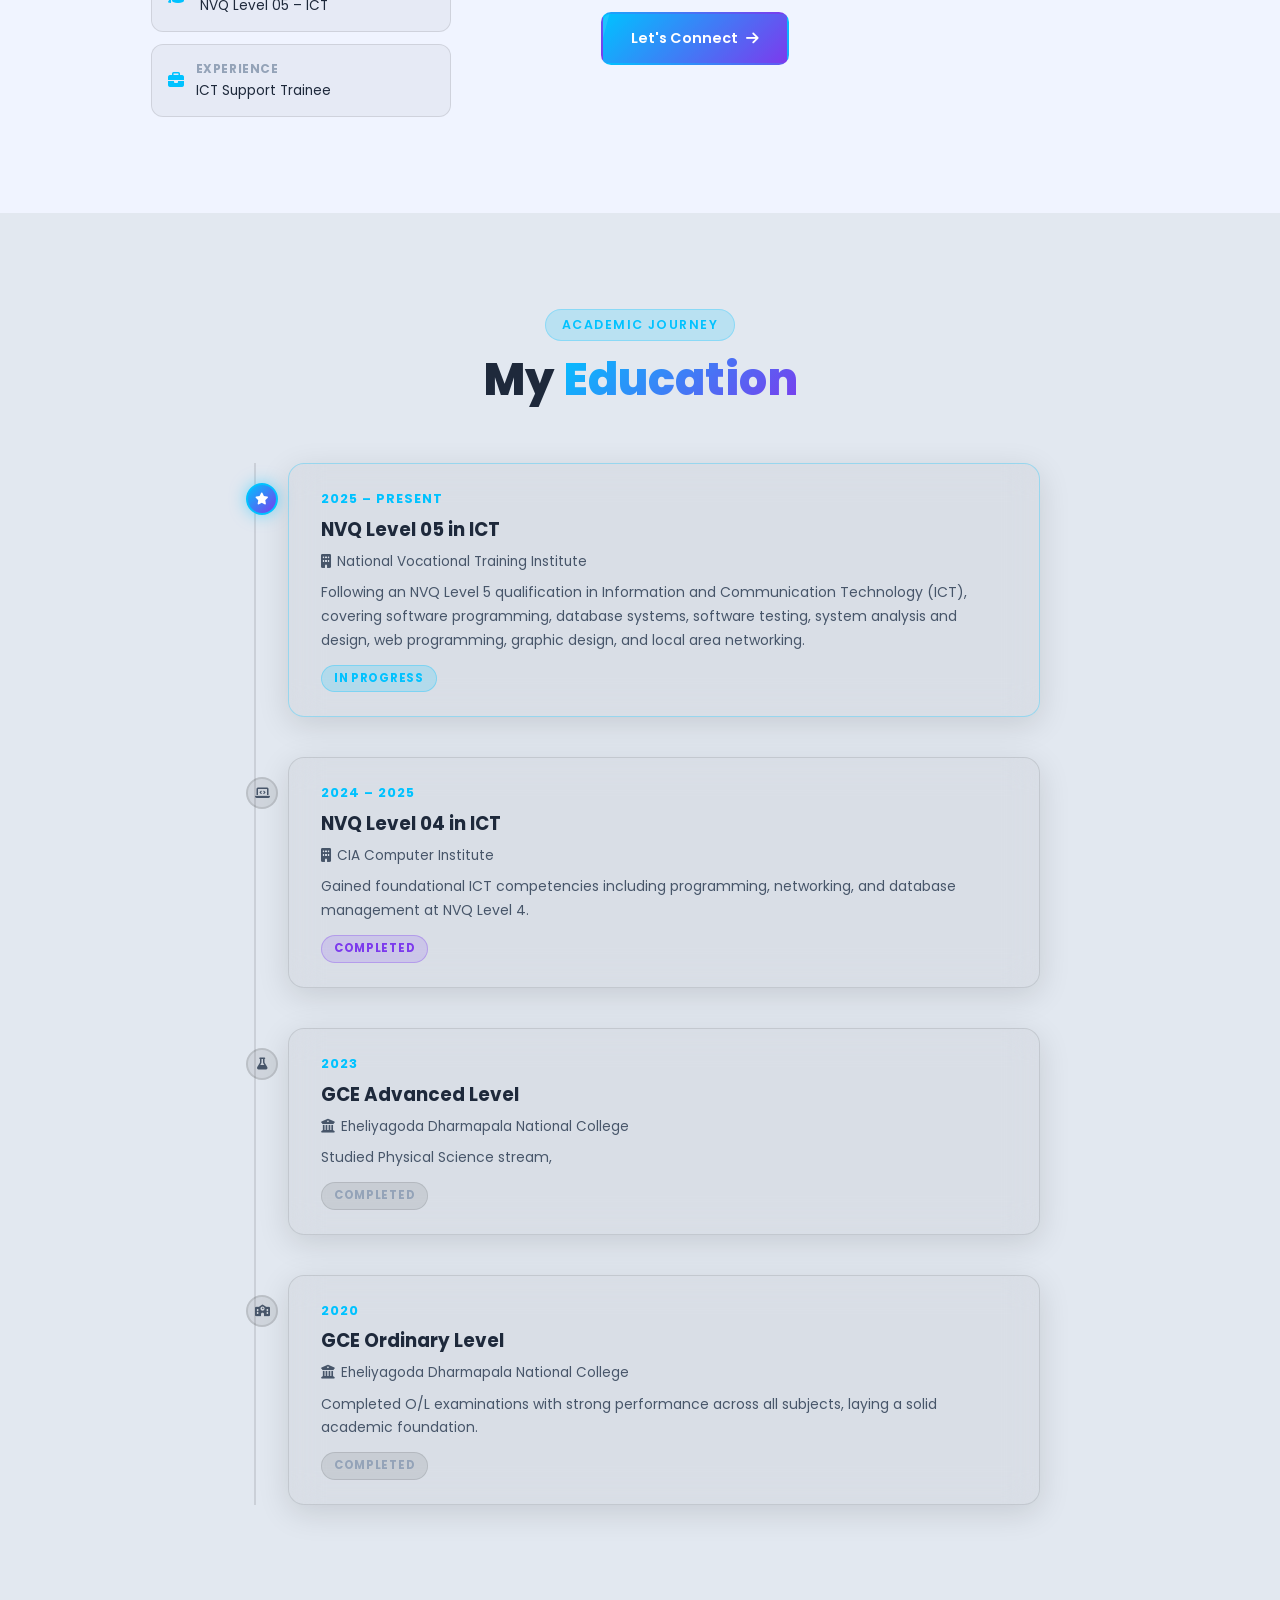
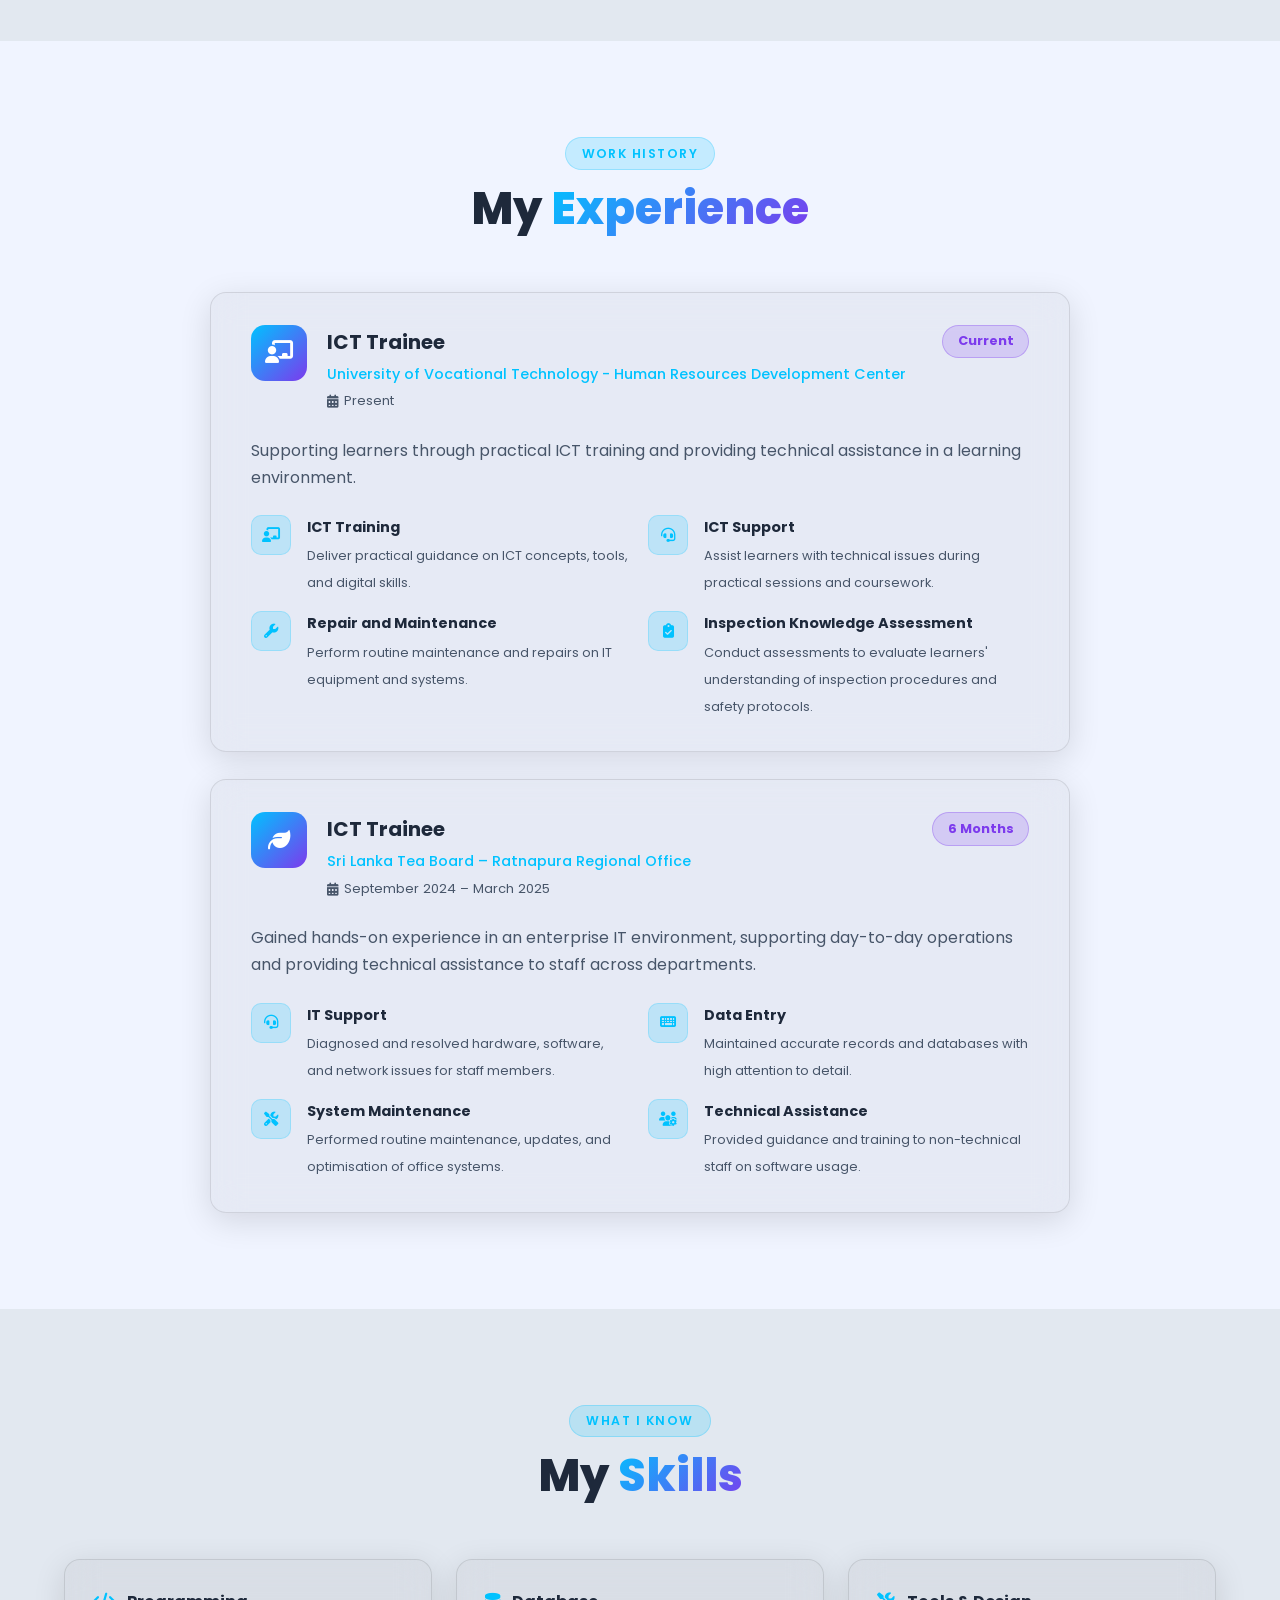
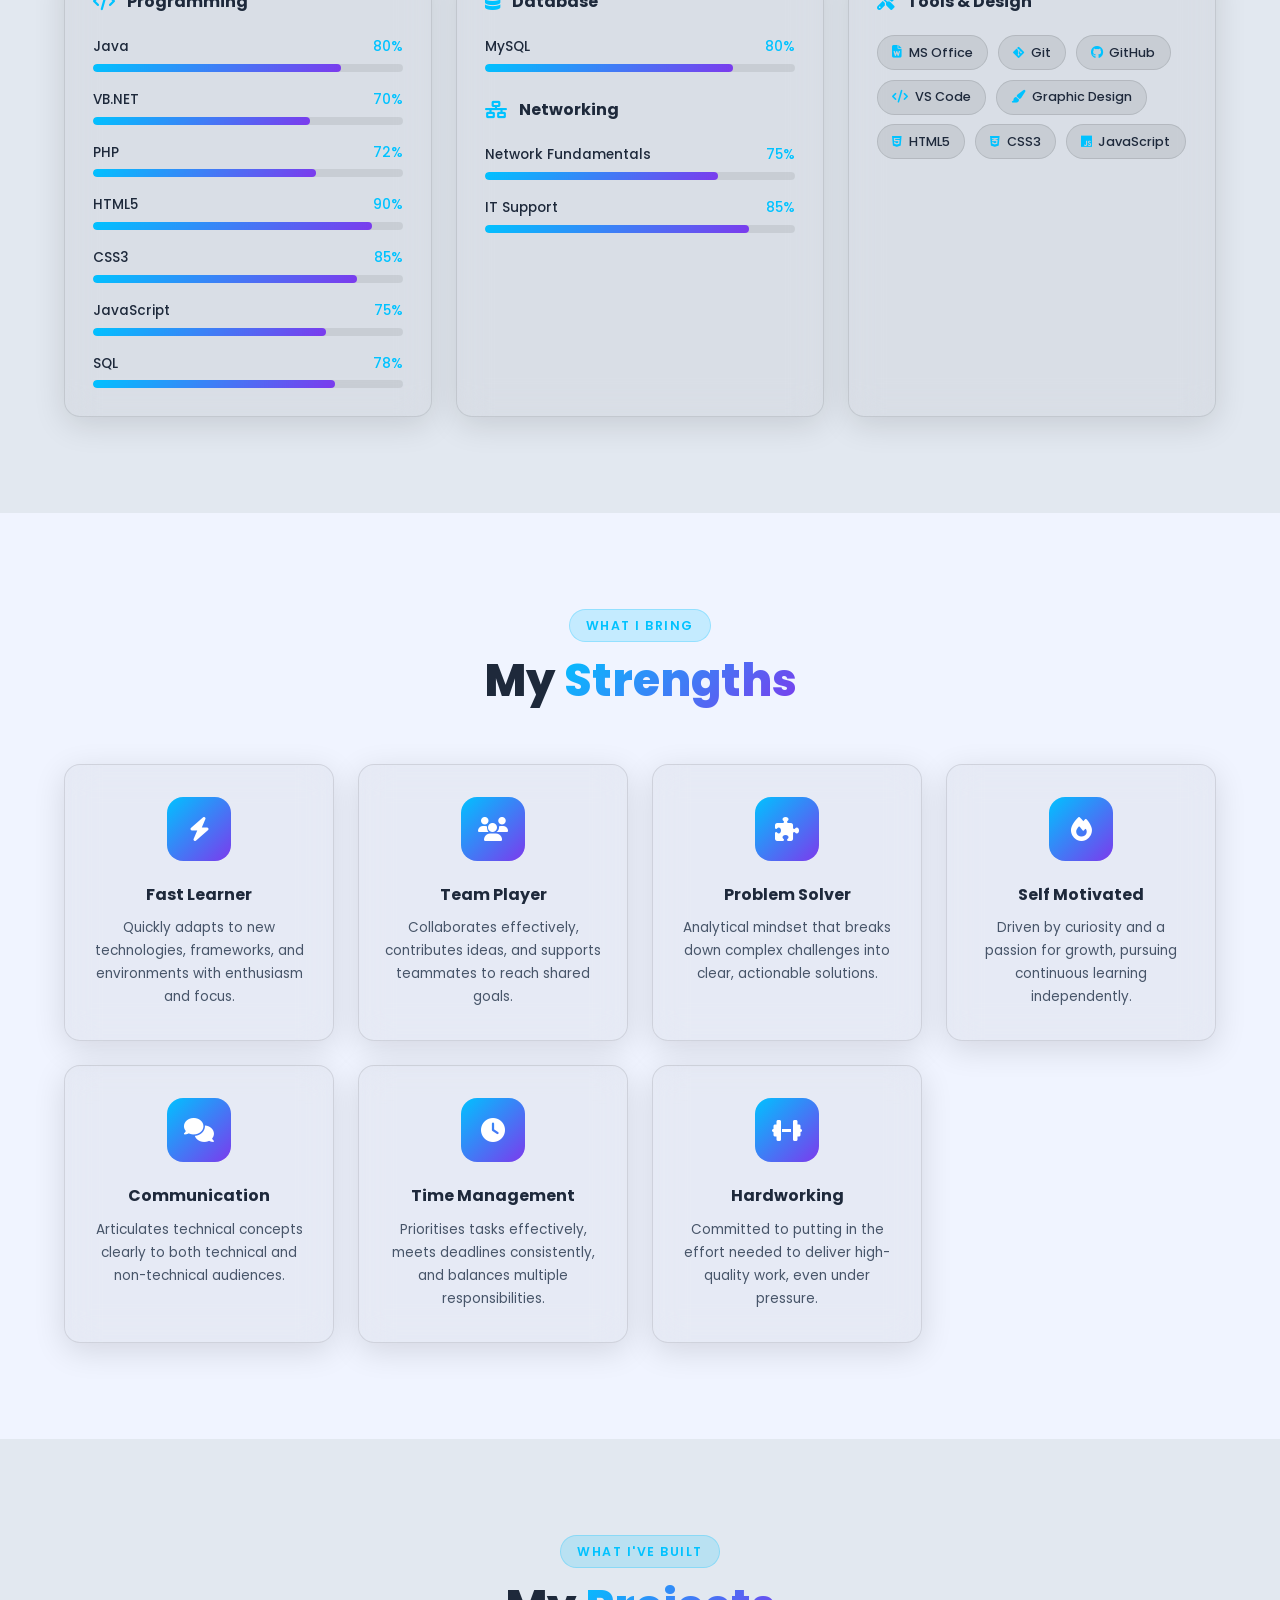
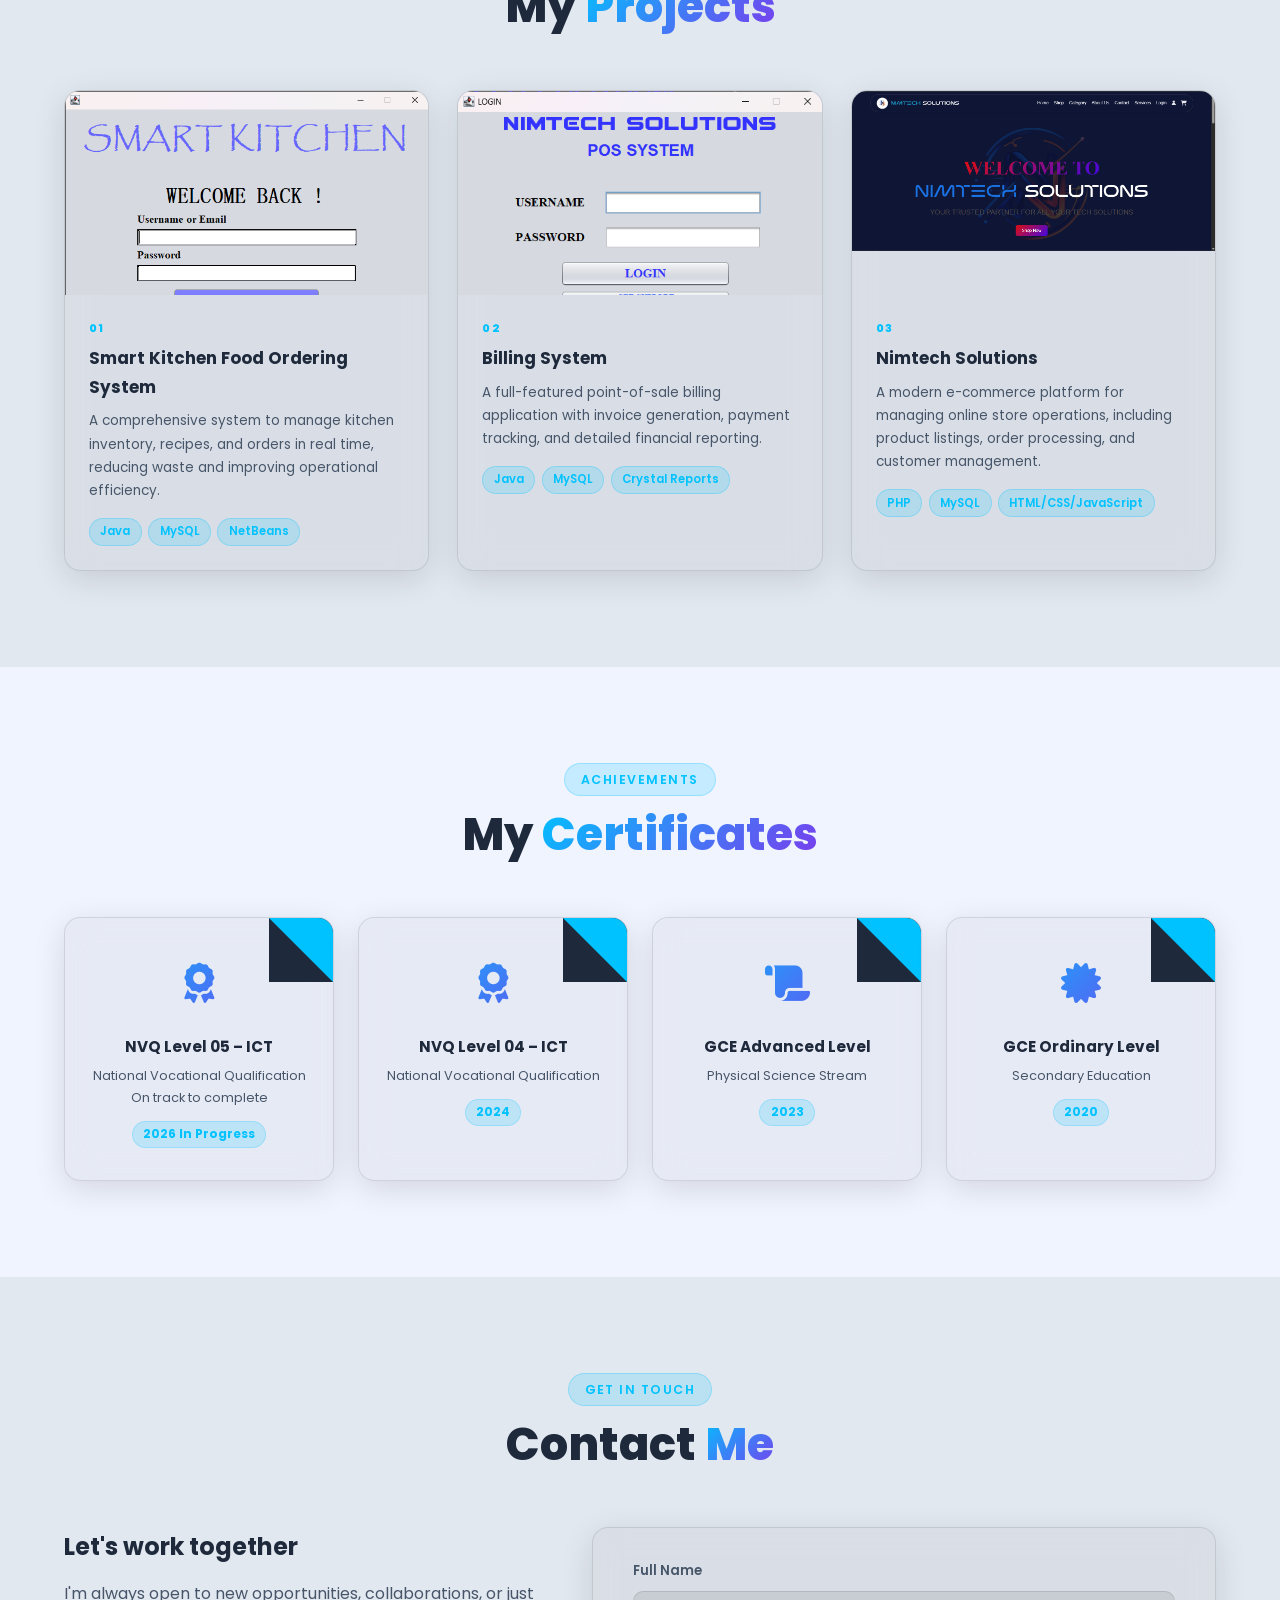
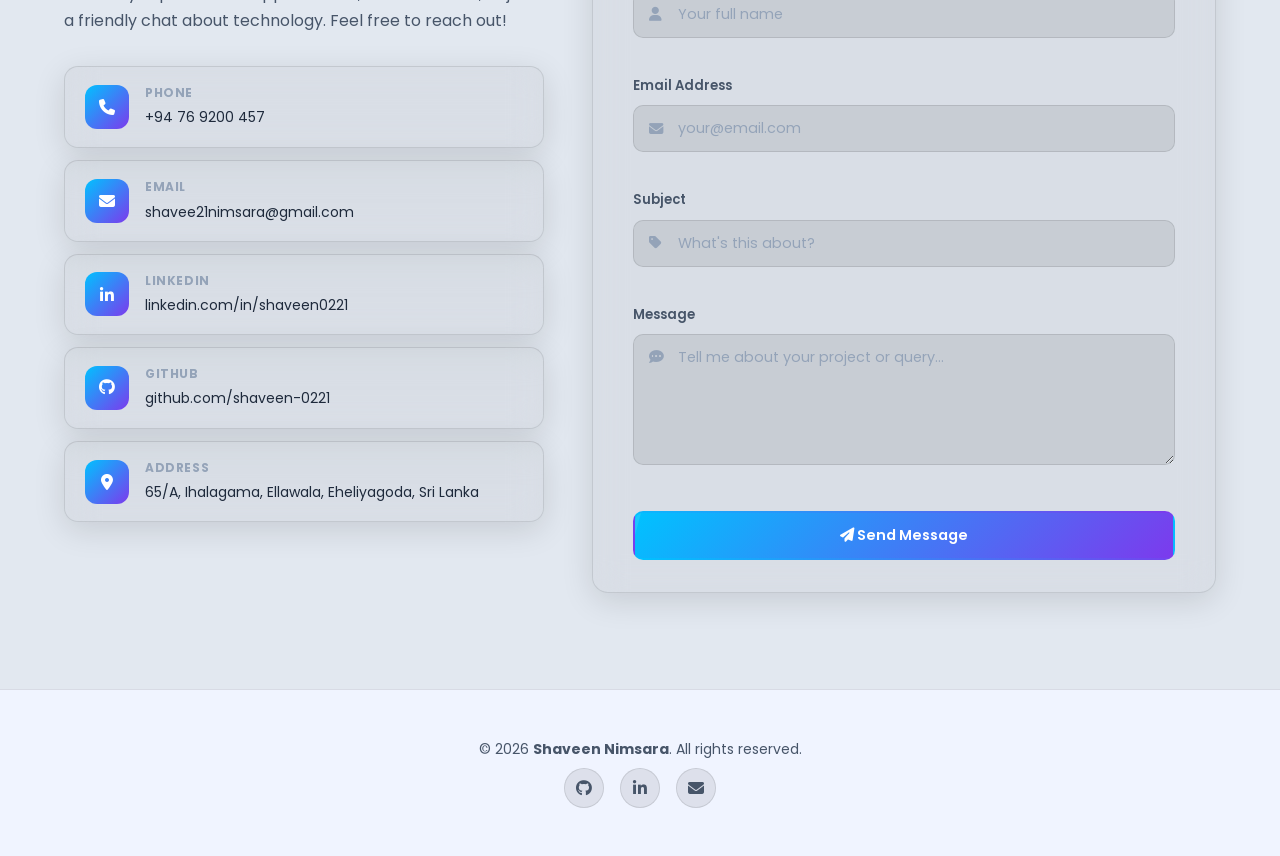
==== commit cfe634b3: "Update index.html" ====
--- a/index.html
+++ b/index.html
@@ -227,7 +227,9 @@
             <div class="timeline-year">2025 – Present</div>
             <h3 class="timeline-title">NVQ Level 05 in ICT</h3>
             <p class="timeline-institution"><i class="fas fa-building" aria-hidden="true"></i> National Vocational Training Institute</p>
-            <p class="timeline-desc">Currently pursuing advanced ICT qualification covering software engineering, systems administration, and project management.</p>
+            <p class="timeline-desc">Following an NVQ Level 5 qualification in Information and Communication Technology (ICT), 
+              covering software programming, database systems, software testing, 
+            system analysis and design, web programming, graphic design, and local area networking.</p>
             <div class="timeline-badge active">In Progress</div>
           </div>
         </div>
@@ -286,7 +288,7 @@
             <i class="fas fa-chalkboard-teacher"></i>
           </div>
           <div class="exp-info">
-            <h3 class="exp-title">ICT  Trainer</h3>
+            <h3 class="exp-title">ICT  Trainee</h3>
             <p class="exp-company">University of Vocational Technology - Human Resources Development Center</p>
             <p class="exp-duration"><i class="fas fa-calendar-alt" aria-hidden="true"></i> Present</p>
           </div>
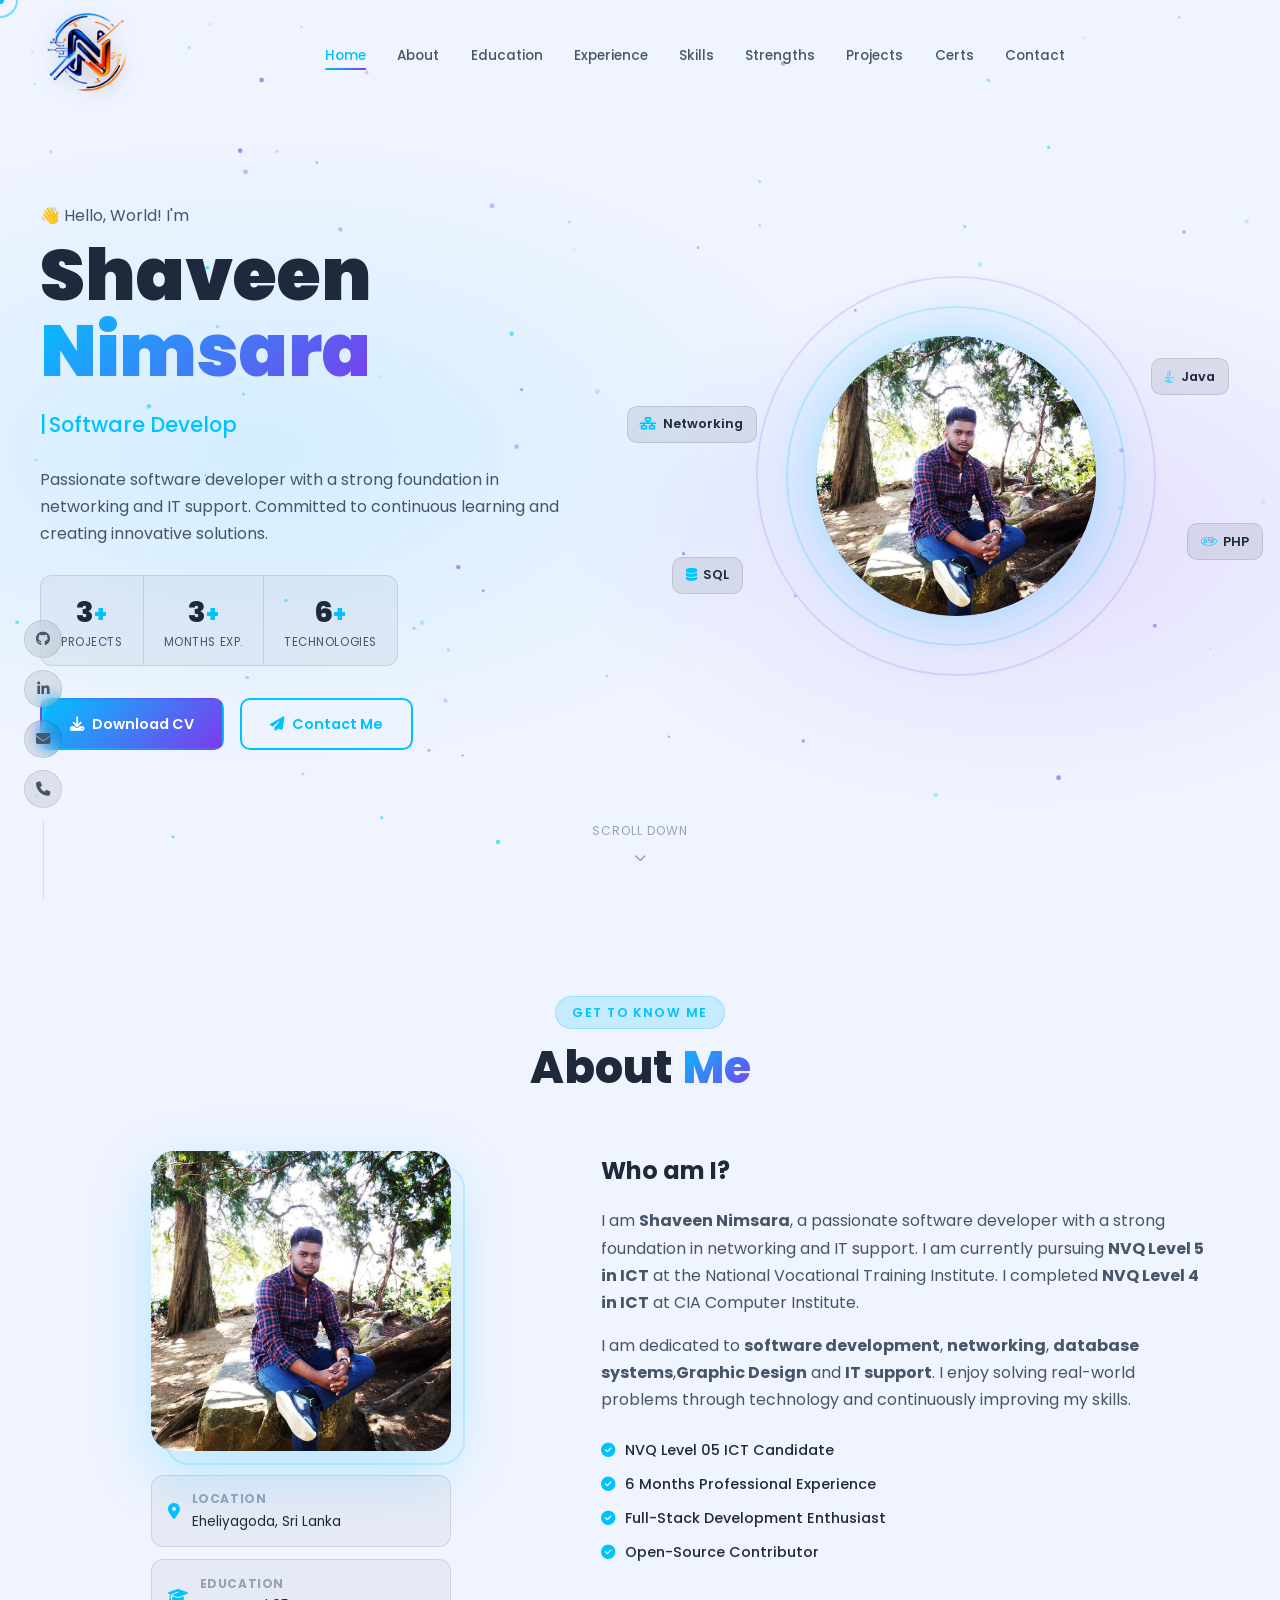
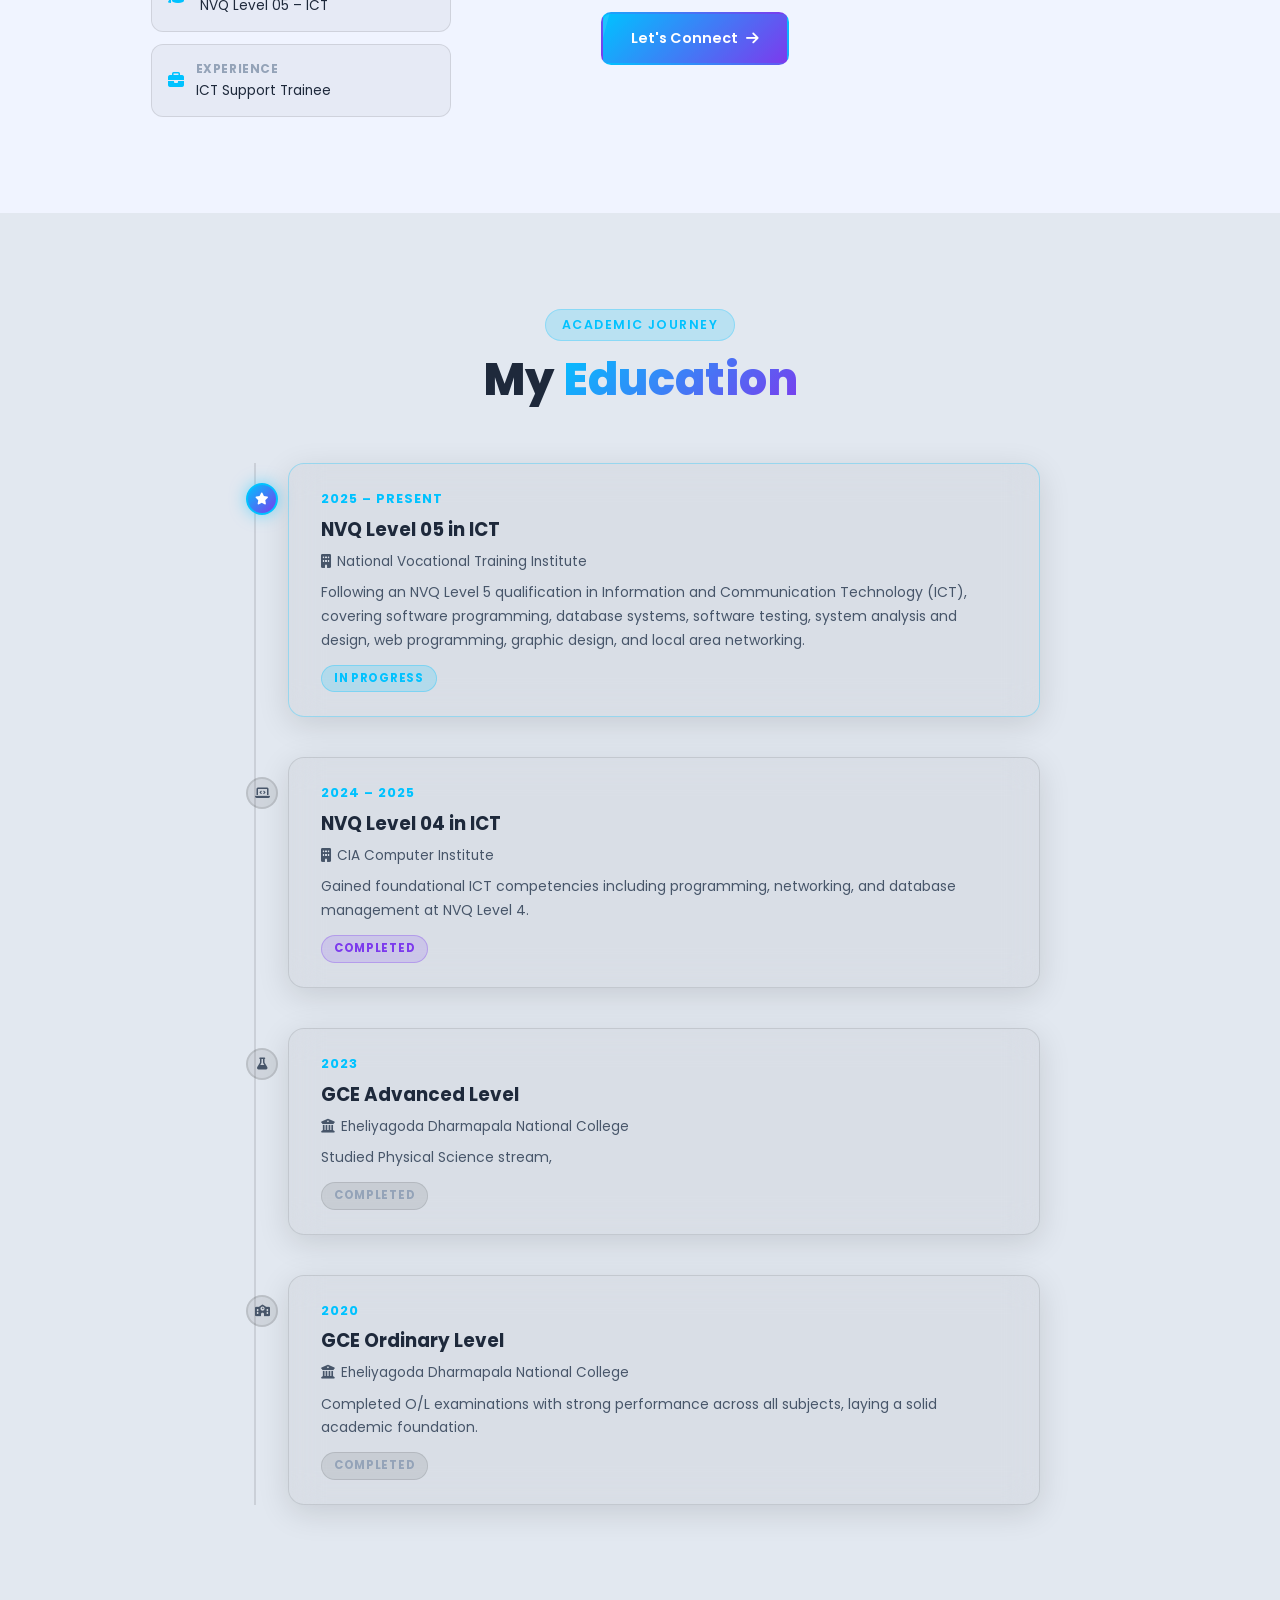
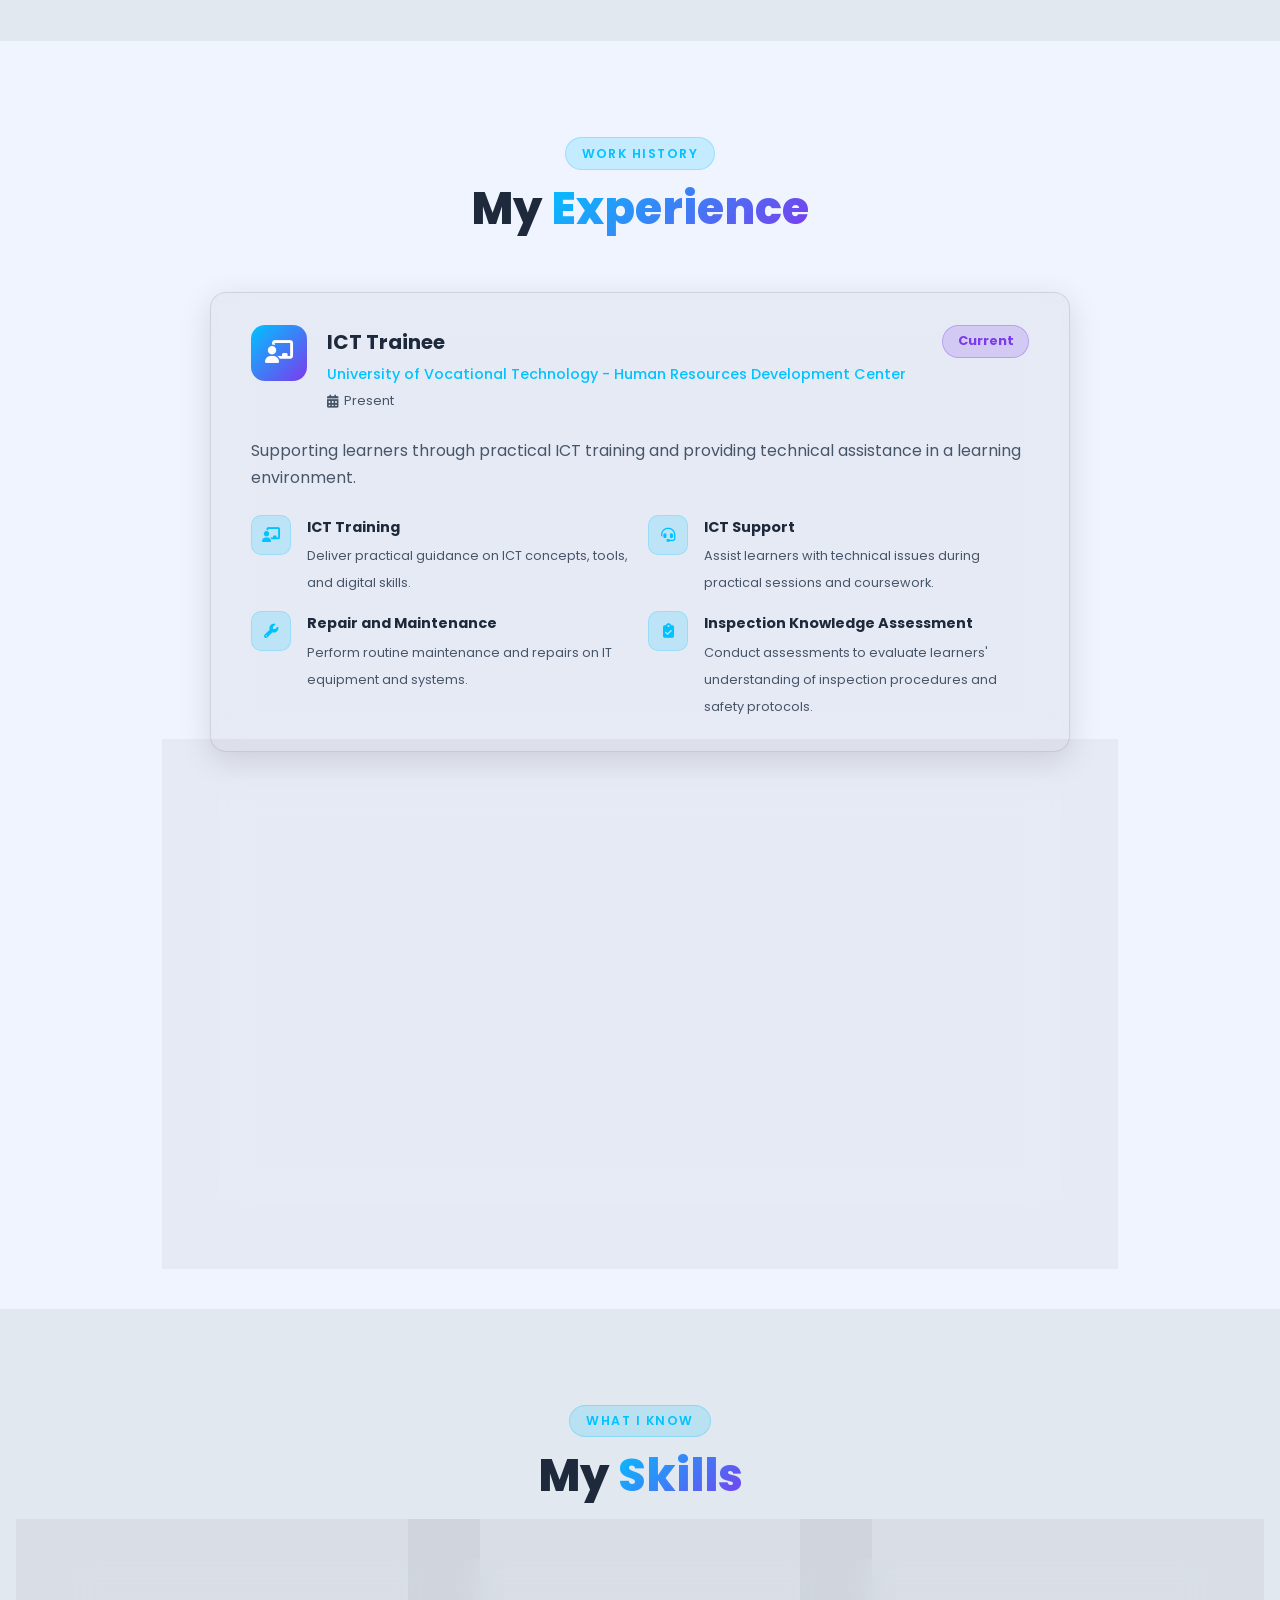
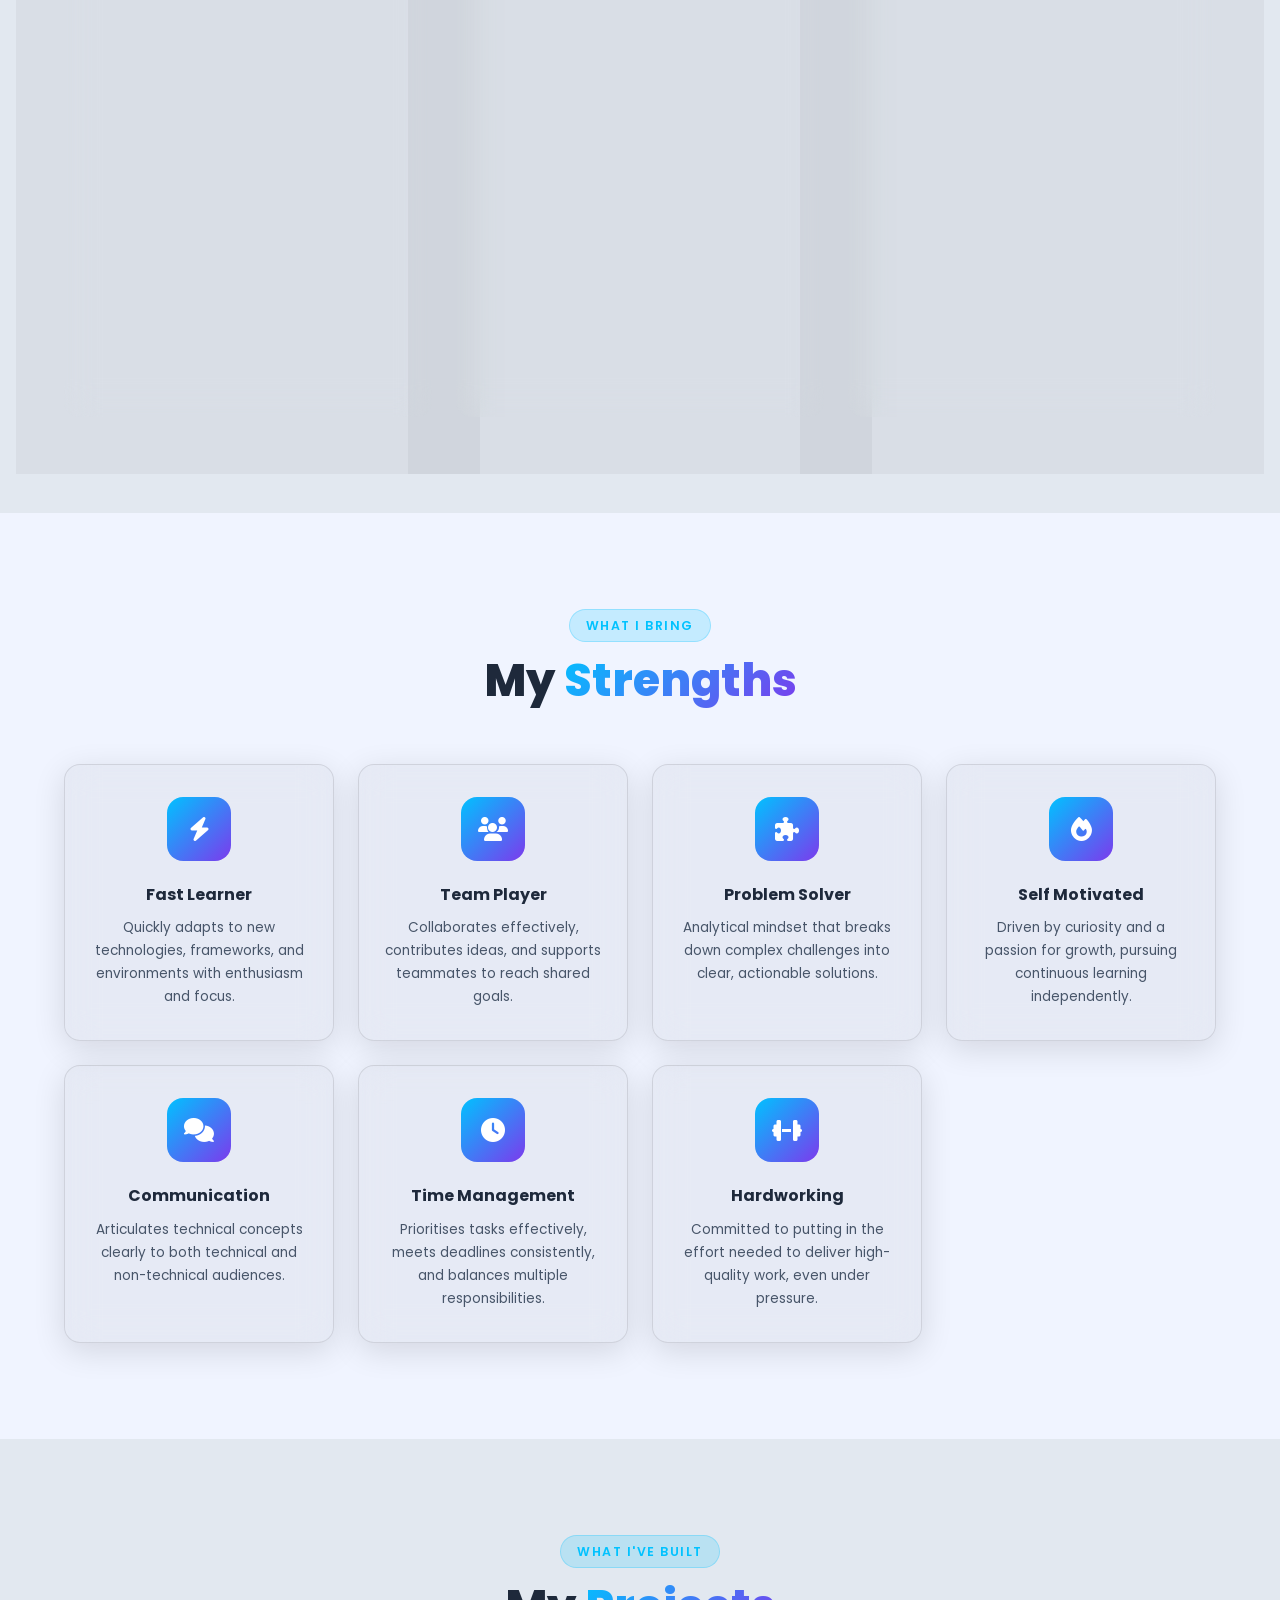
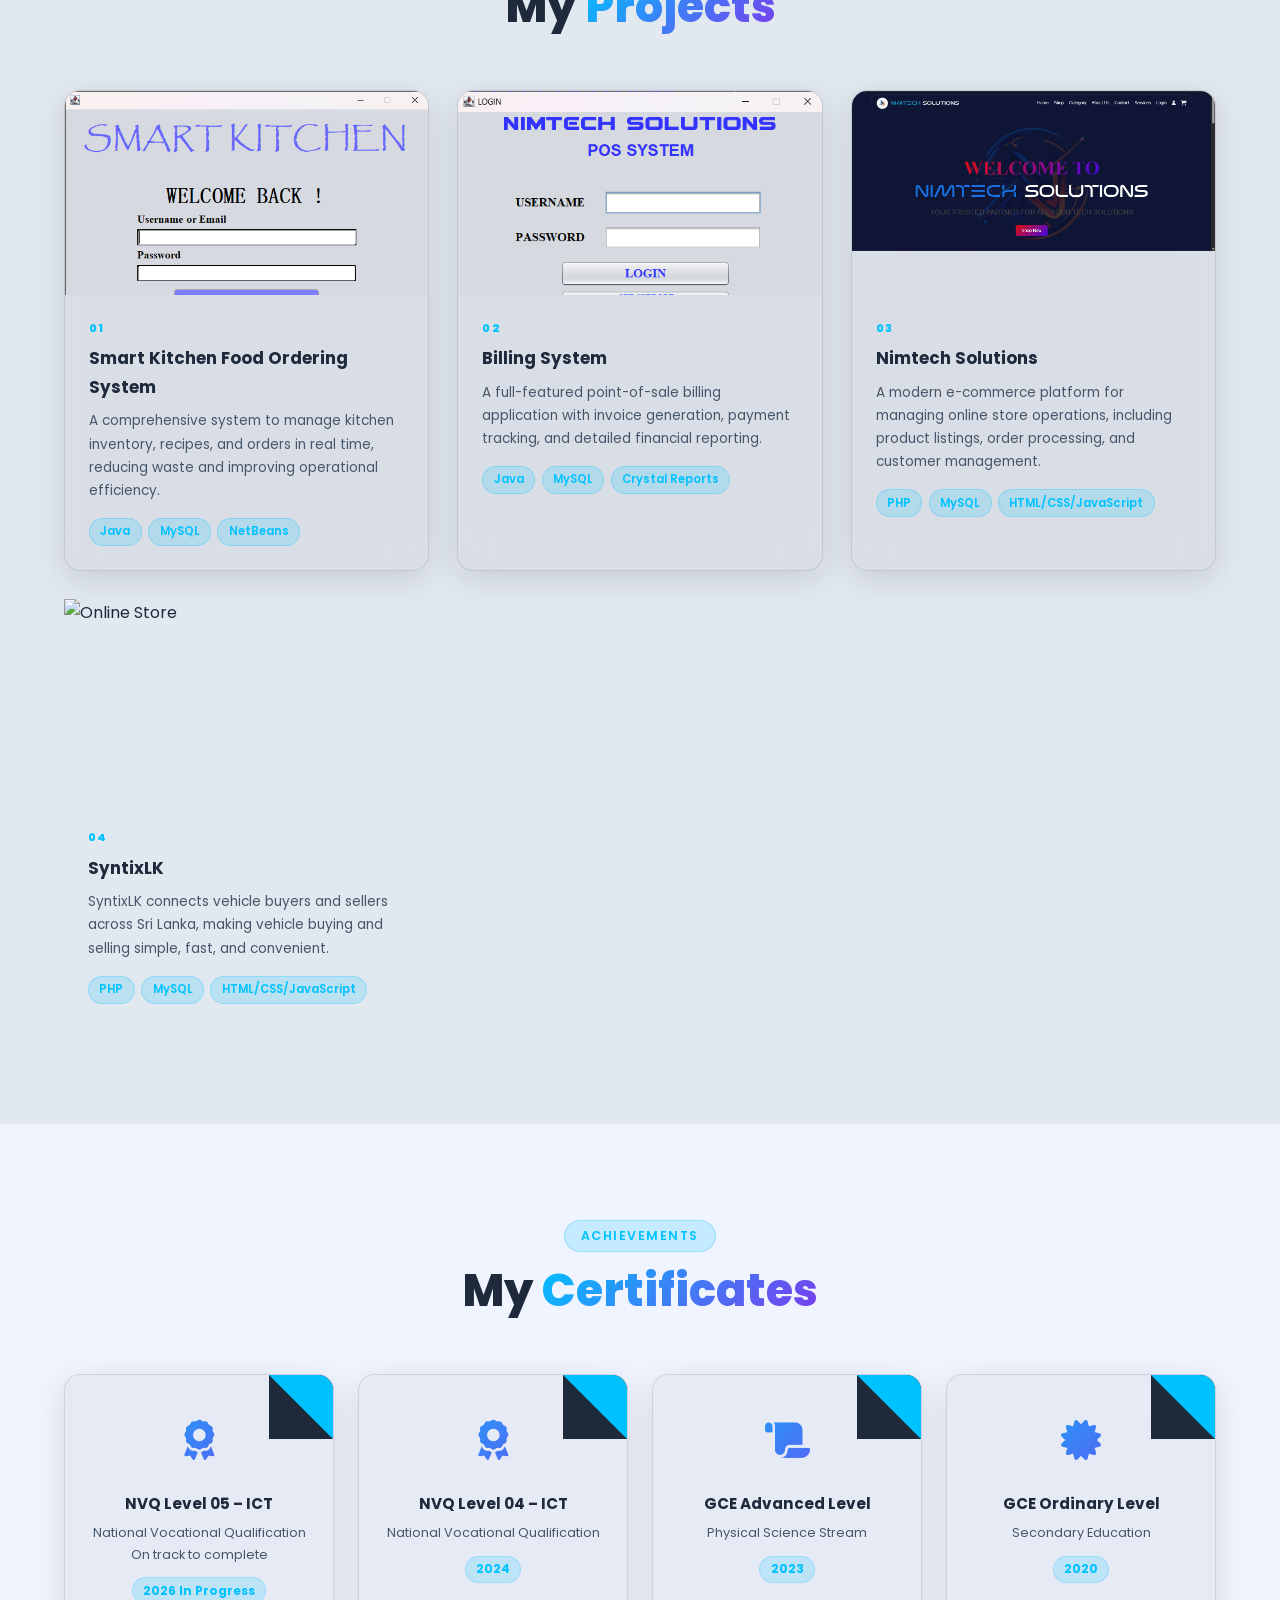
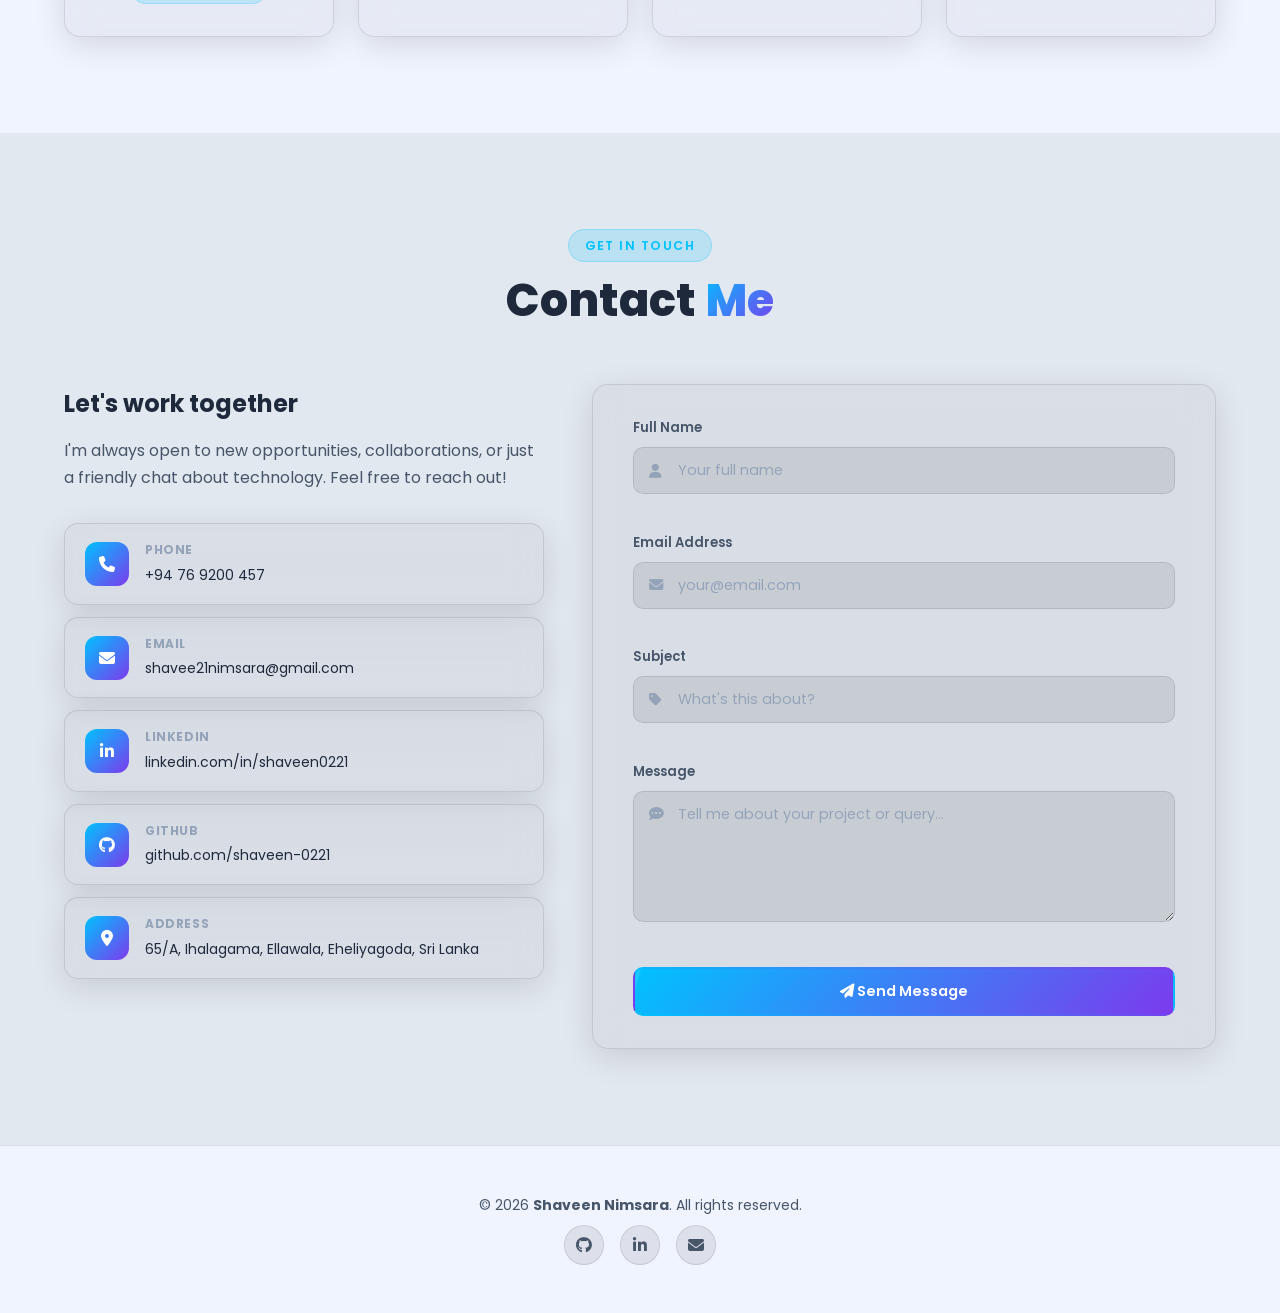
==== commit 998cafb8: "Update index.html" ====
--- a/index.html
+++ b/index.html
@@ -616,7 +616,22 @@
               <span class="tag">HTML/CSS/JavaScript</span>
             </div>
           </div>
-       
+        </article>
+        <article>
+          <div class="project-img">
+            <img src="img/syntrix.png" alt="Online Store " class="project-image" />
+          </div>
+          <div class="project-body">
+            <div class="project-number" aria-hidden="true">04</div>
+            <h3 class="project-title">SyntixLK</h3>
+            <p class="project-desc">SyntixLK connects vehicle buyers and sellers across Sri Lanka, making vehicle buying and selling simple, fast, and convenient.</p>
+            <div class="project-tags" aria-label="Technologies used">
+              <span class="tag">PHP</span>
+              <span class="tag">MySQL</span>
+              <span class="tag">HTML/CSS/JavaScript</span>
+            </div>
+          </div>
+        </article>
 
       </div>
     </div>
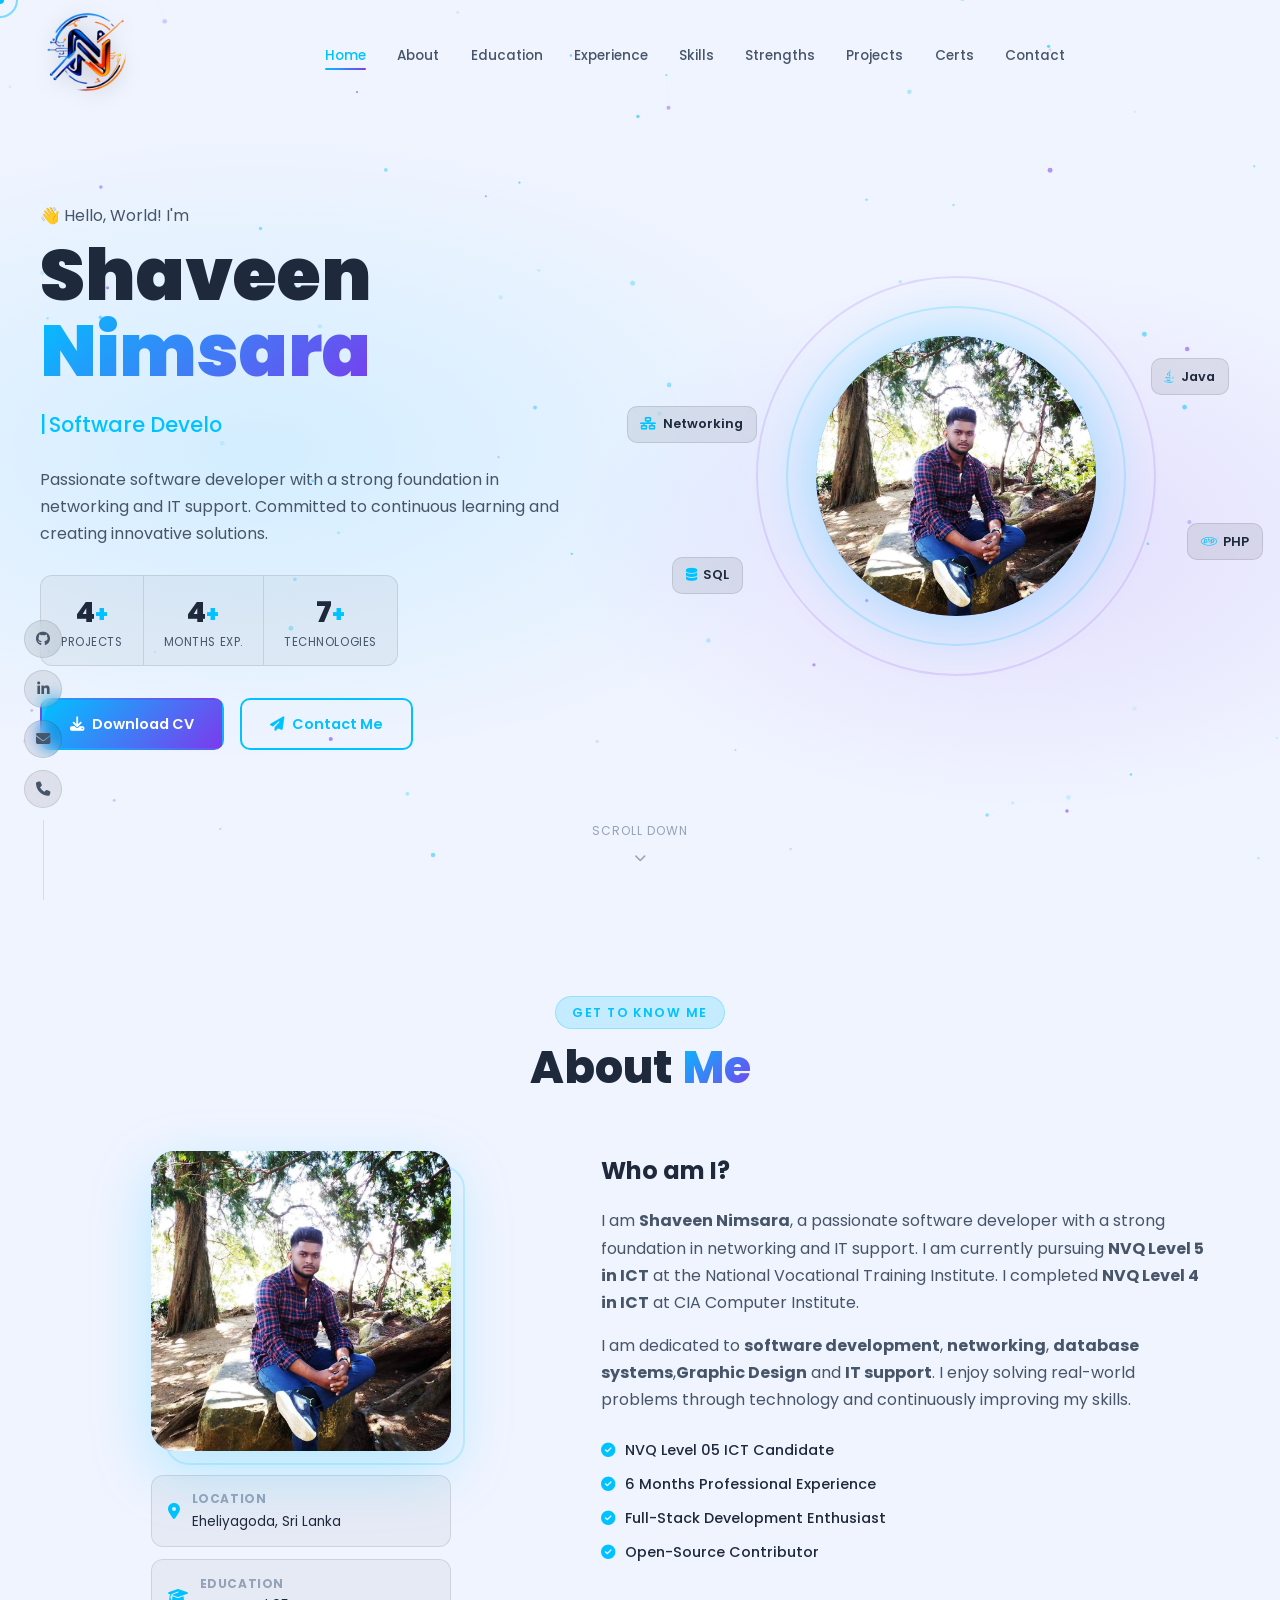
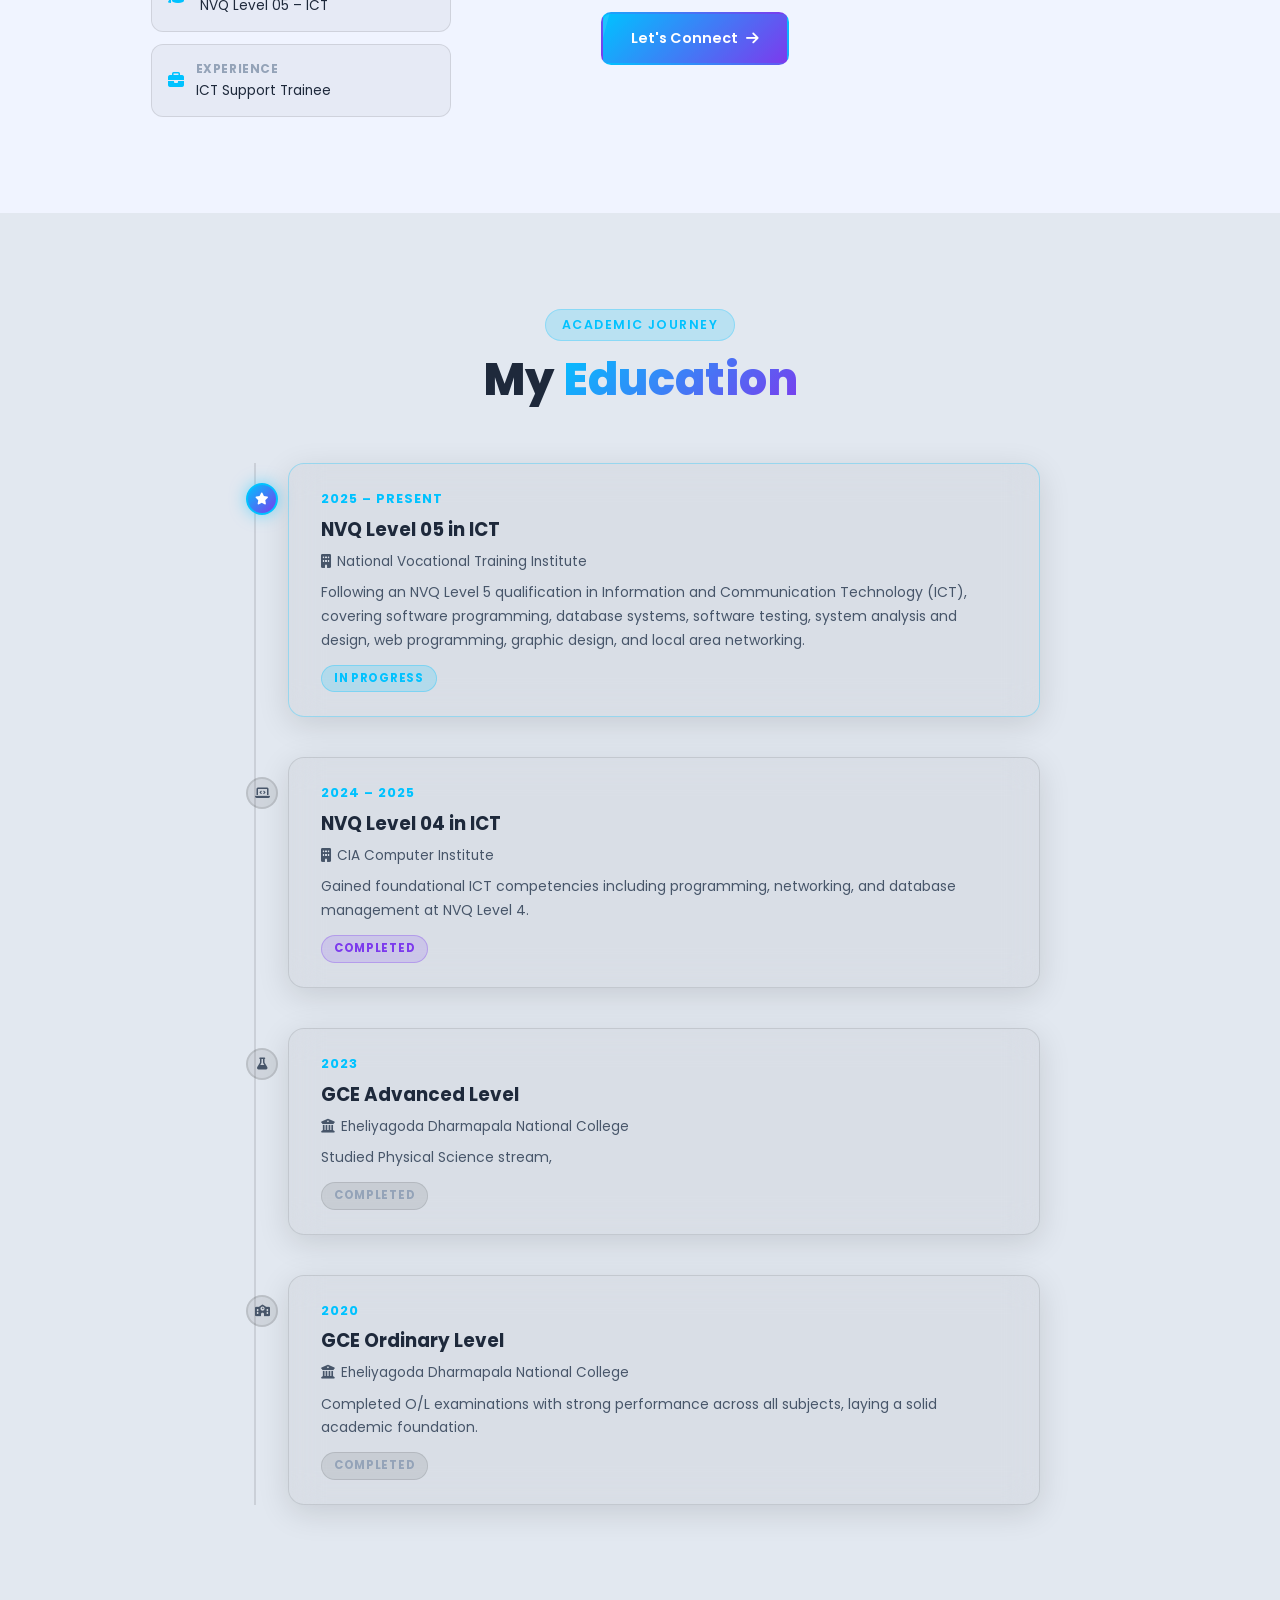
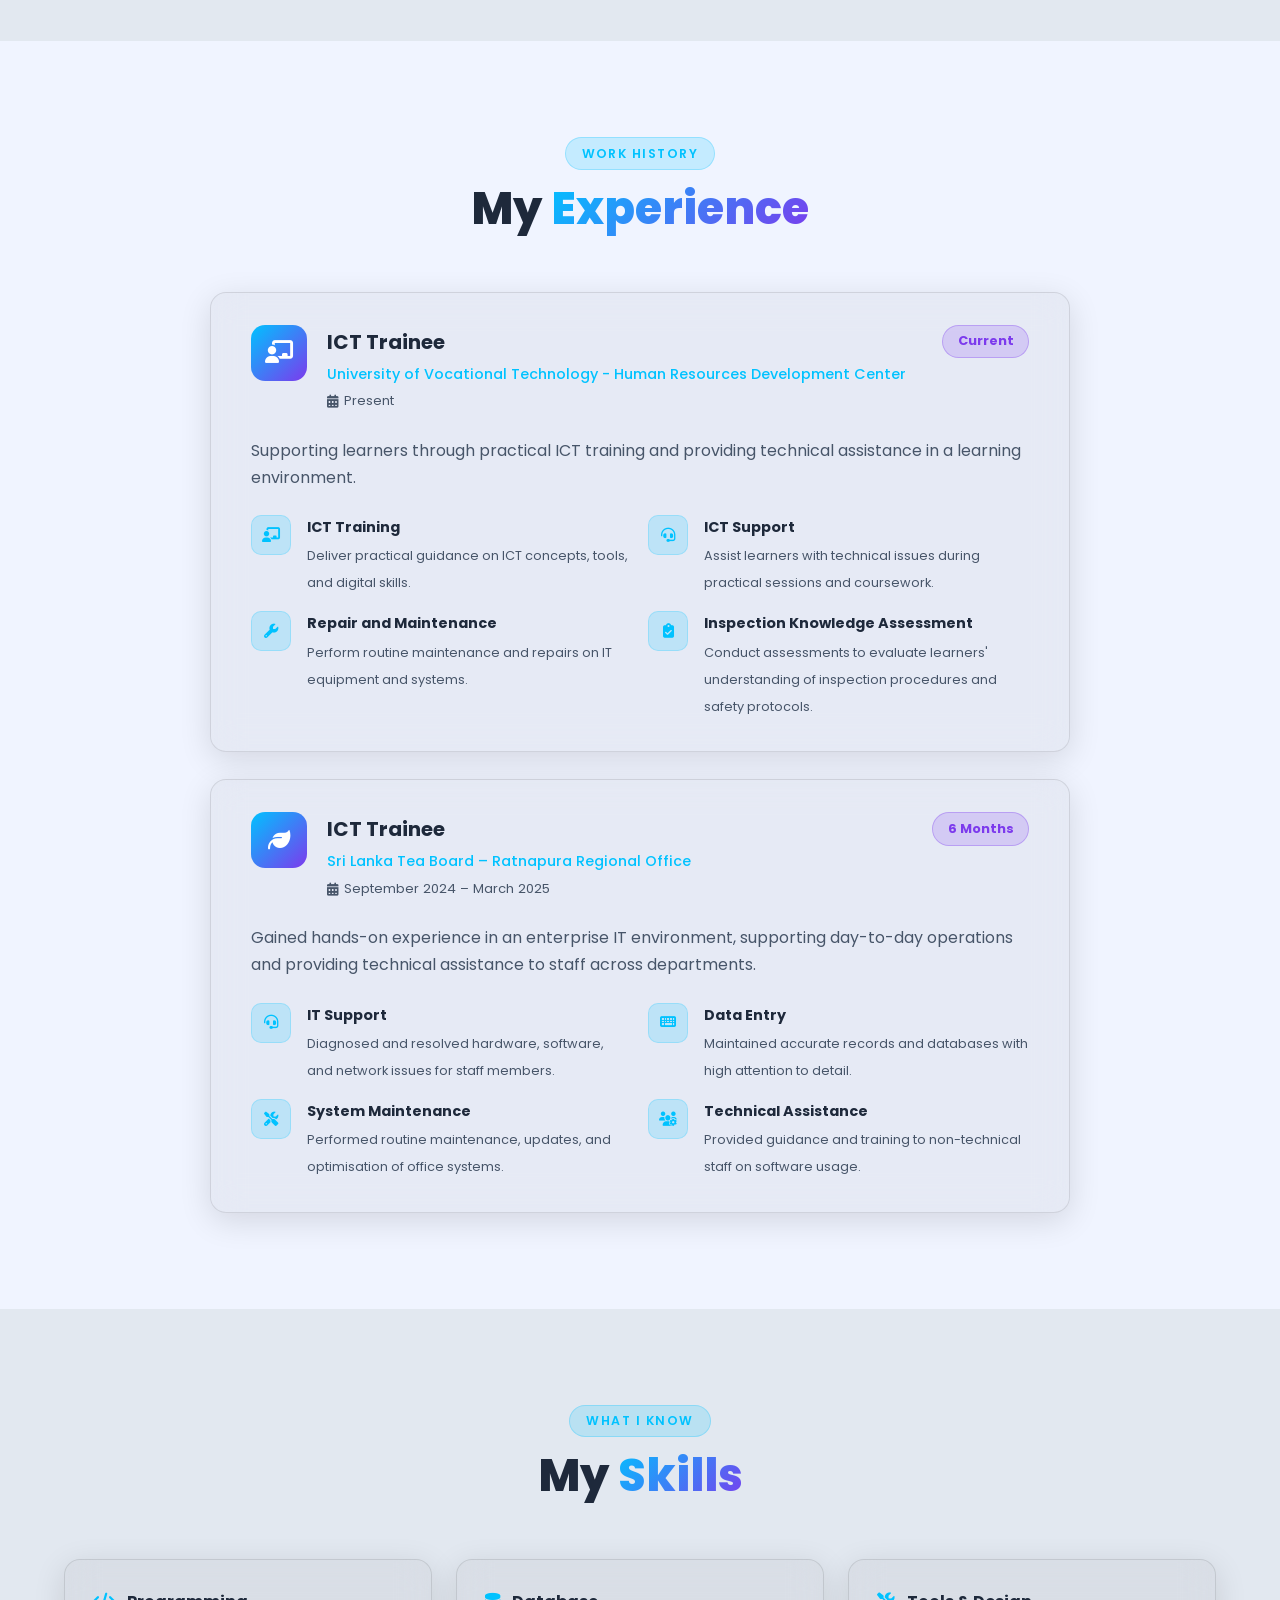
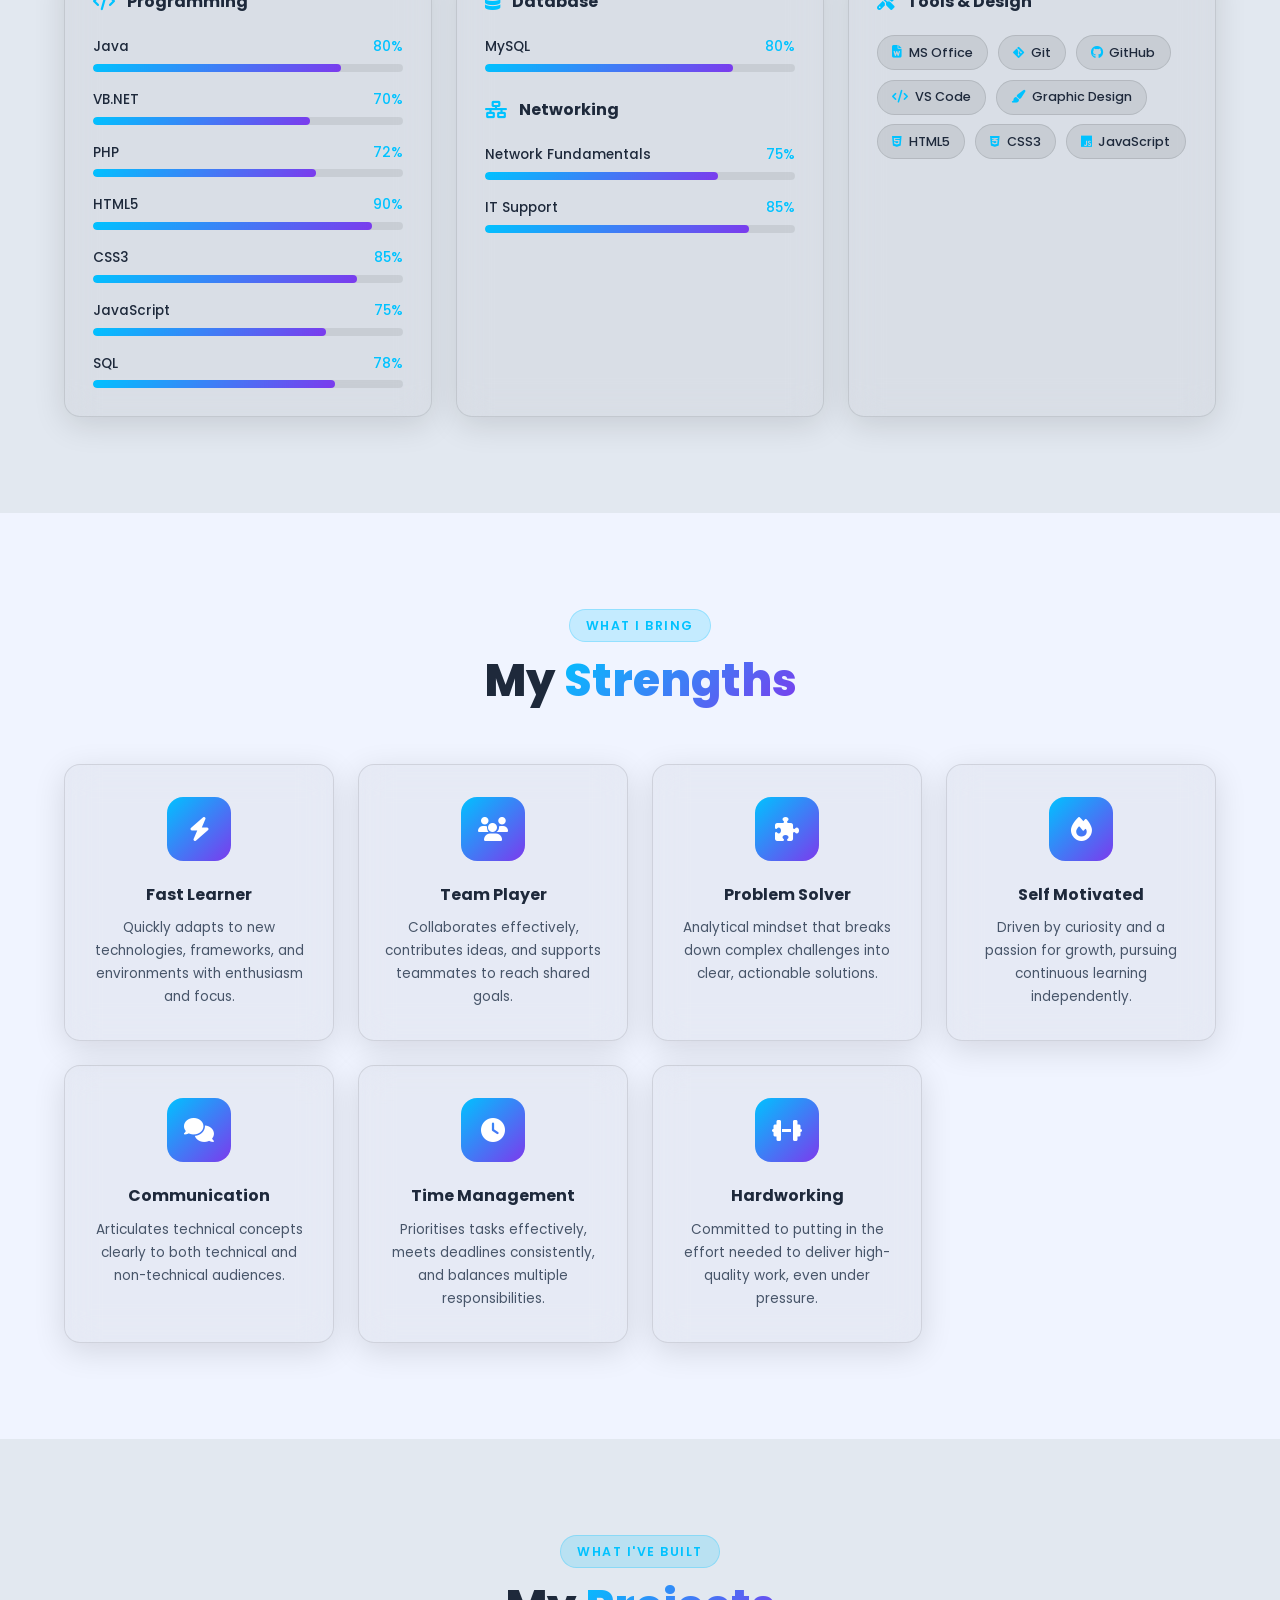
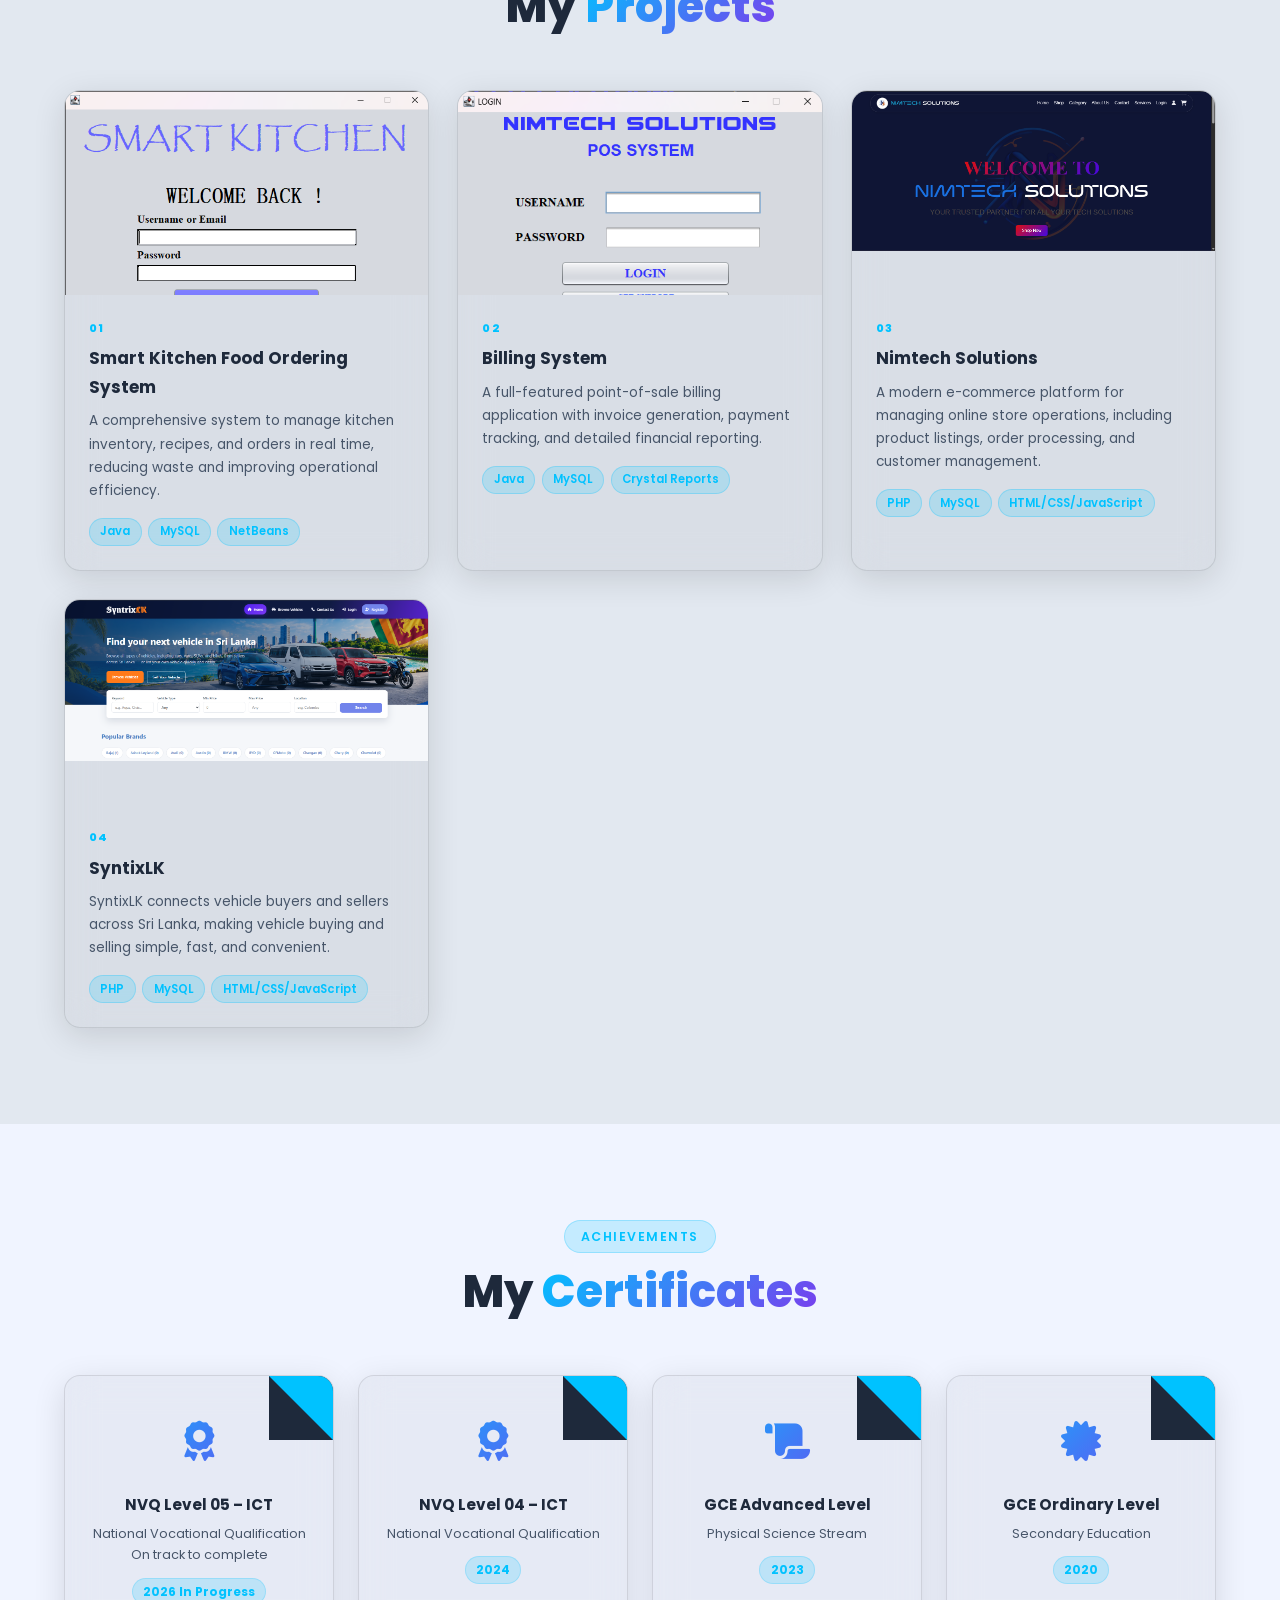
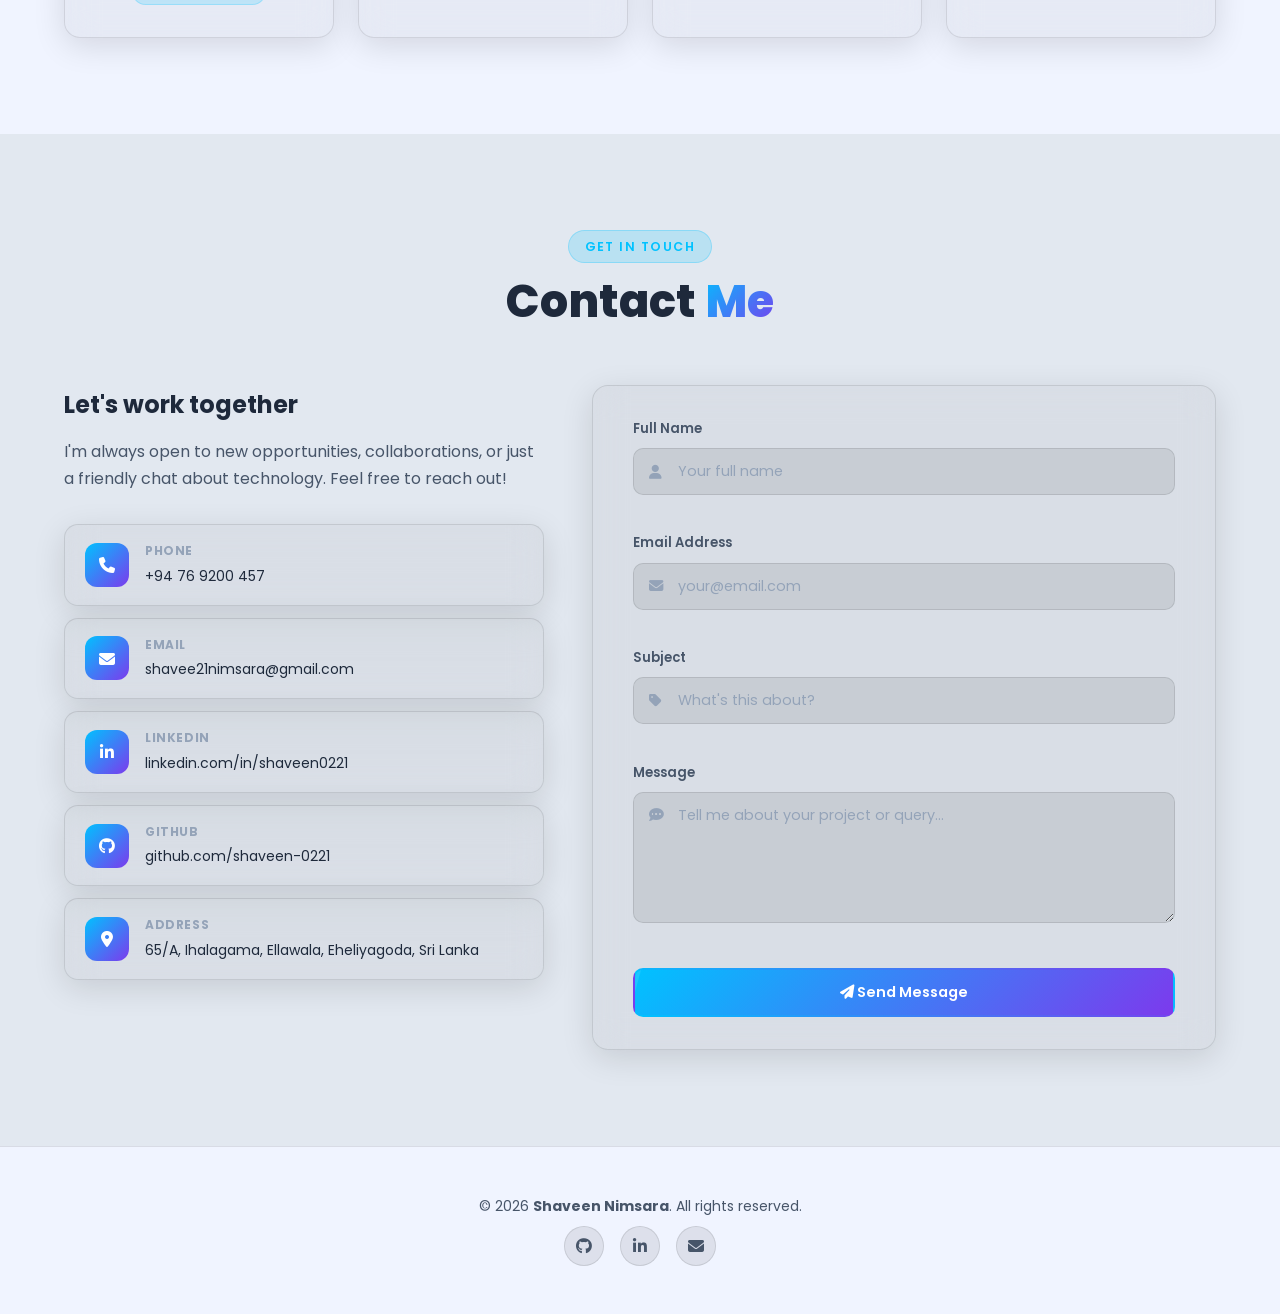
==== commit cb100fe8: "Update index.html" ====
--- a/index.html
+++ b/index.html
@@ -617,7 +617,8 @@
             </div>
           </div>
         </article>
-        <article>
+        <!-- Project 04 -->
+        <article class="project-card glass-card reveal" aria-label="Online Store">
           <div class="project-img">
             <img src="img/syntrix.png" alt="Online Store " class="project-image" />
           </div>
